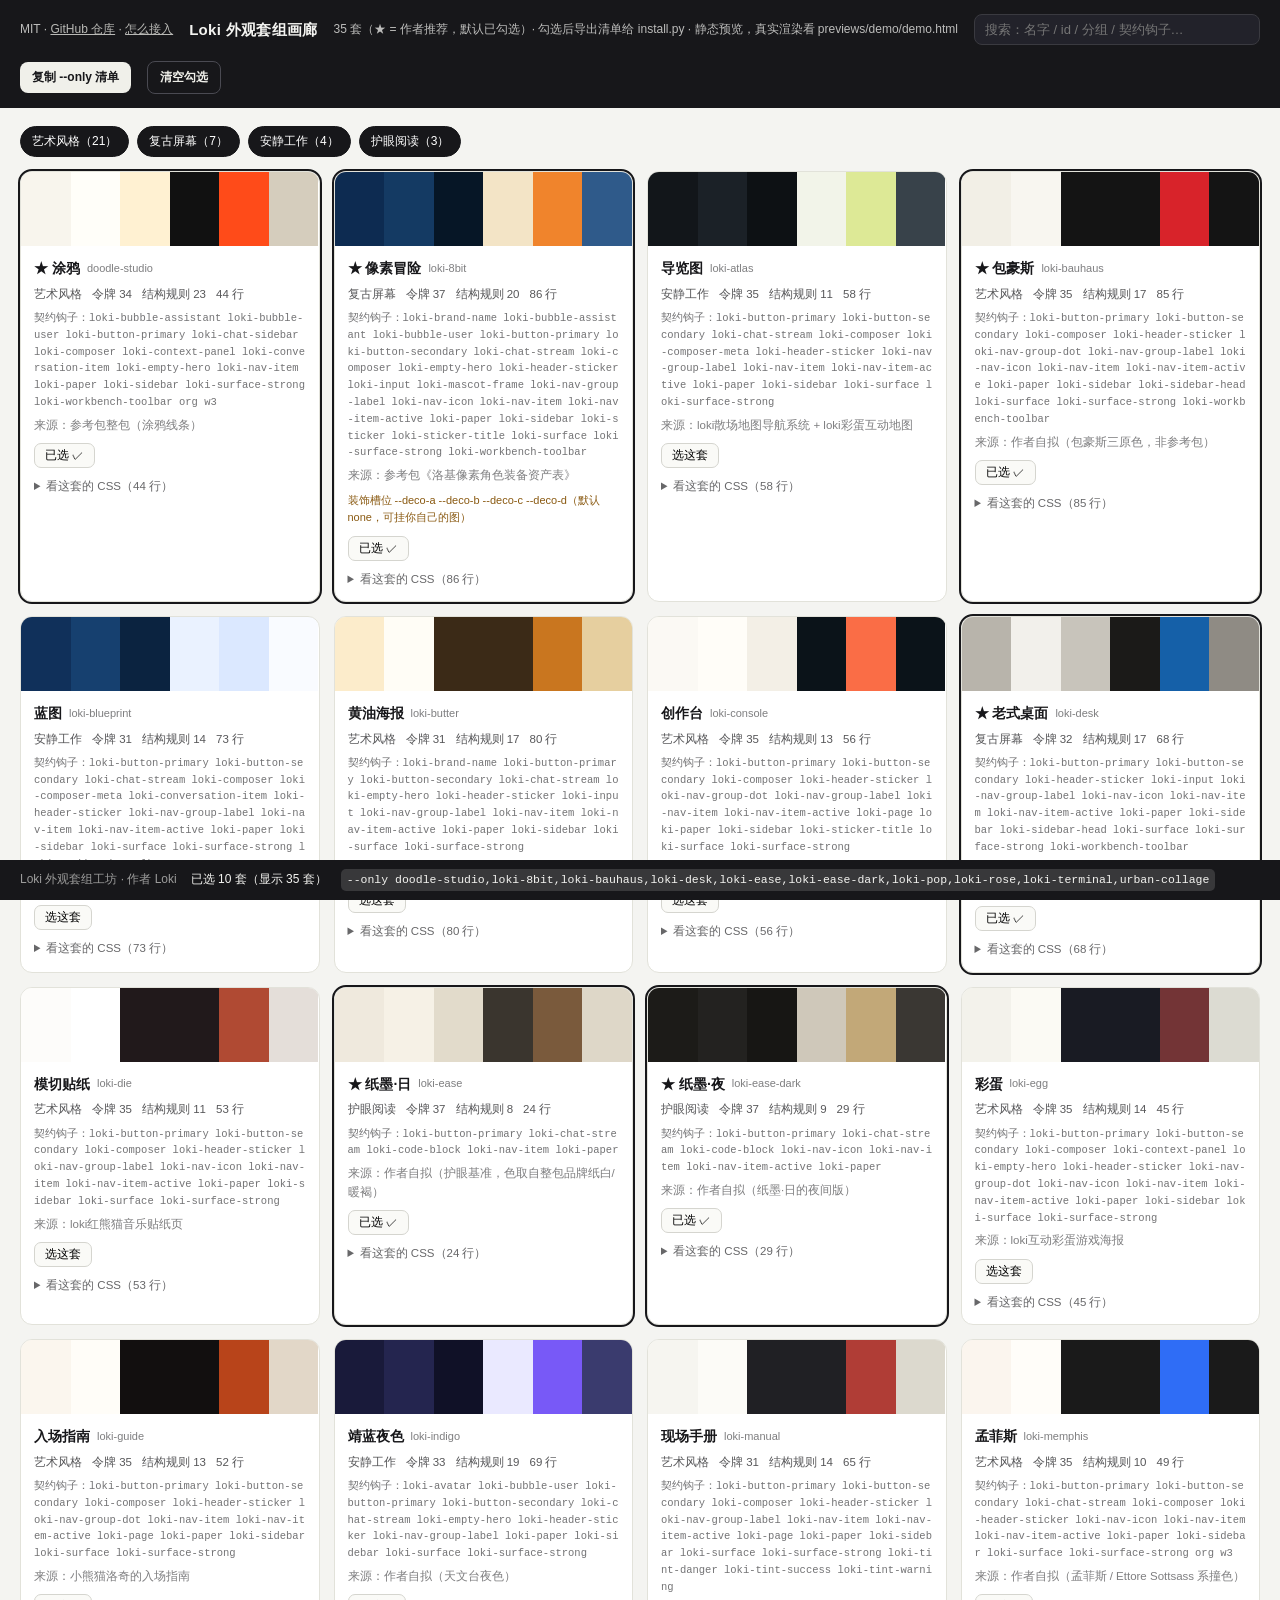
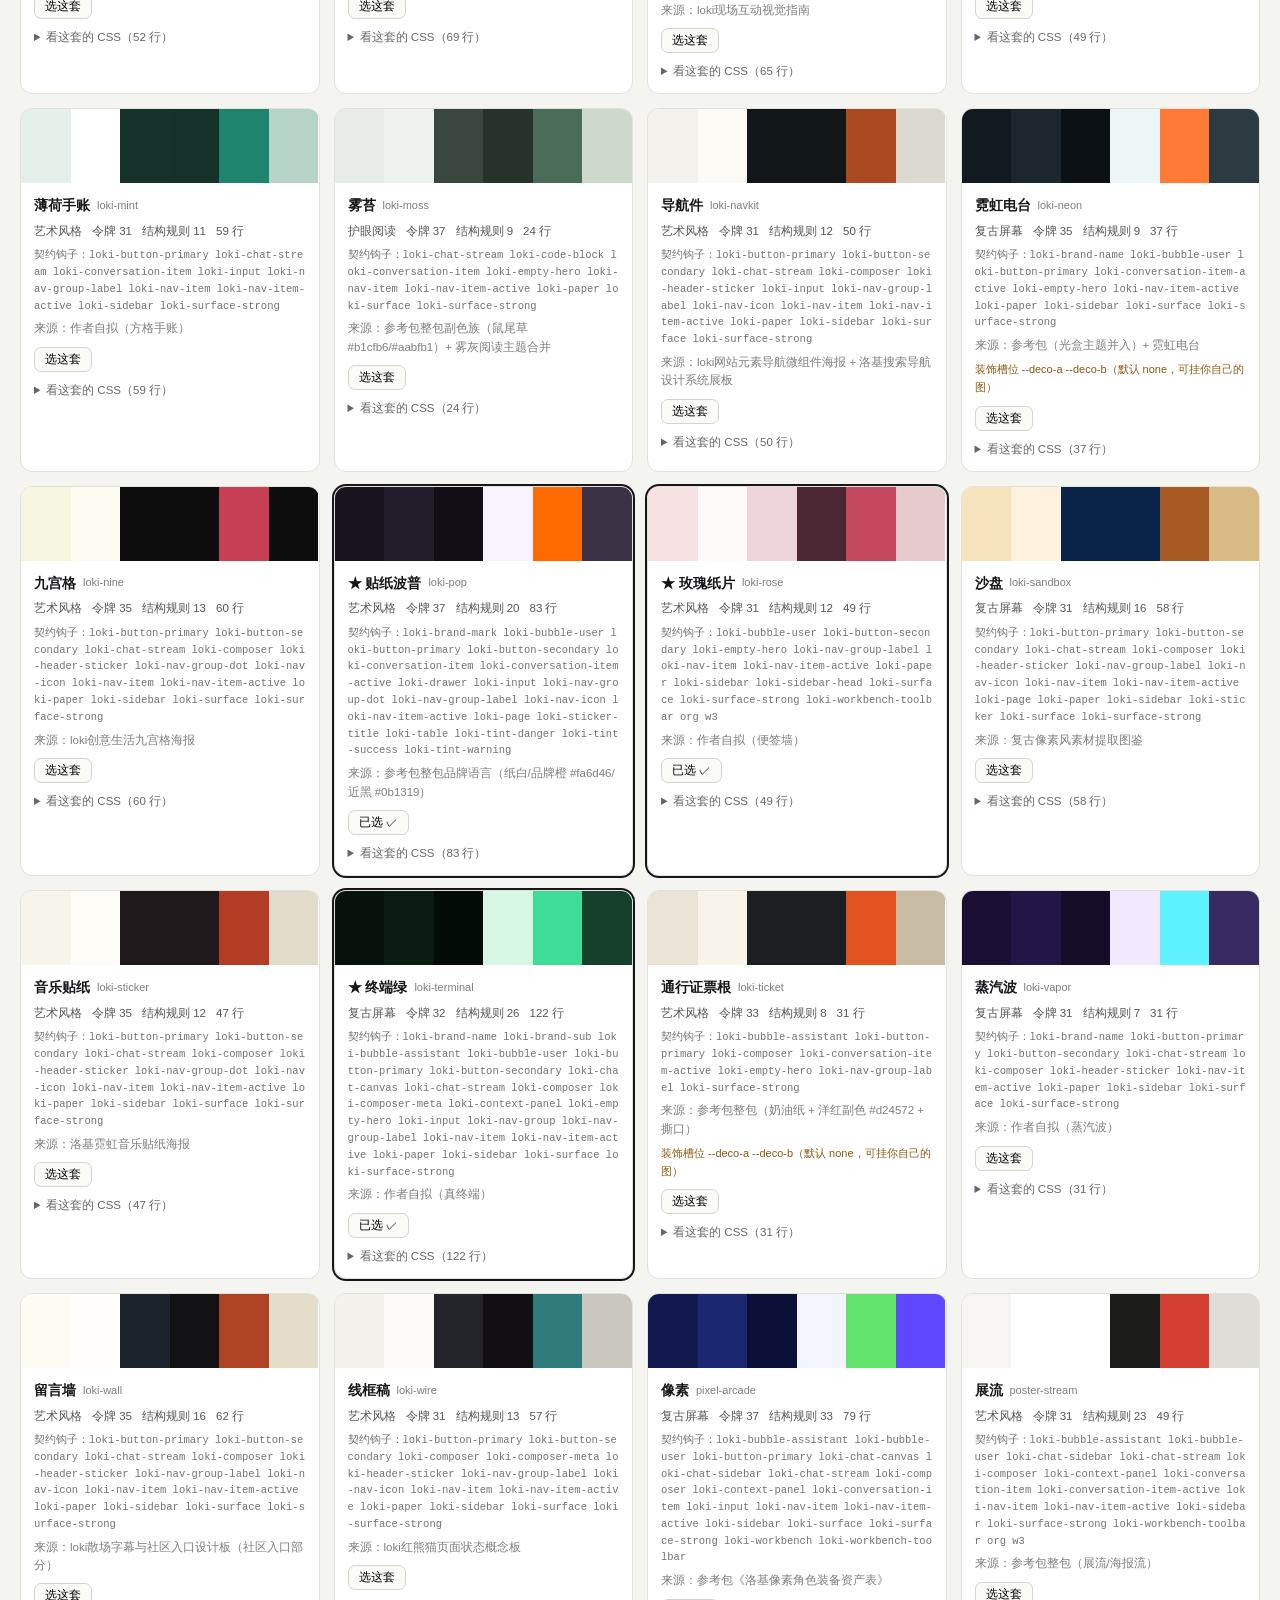
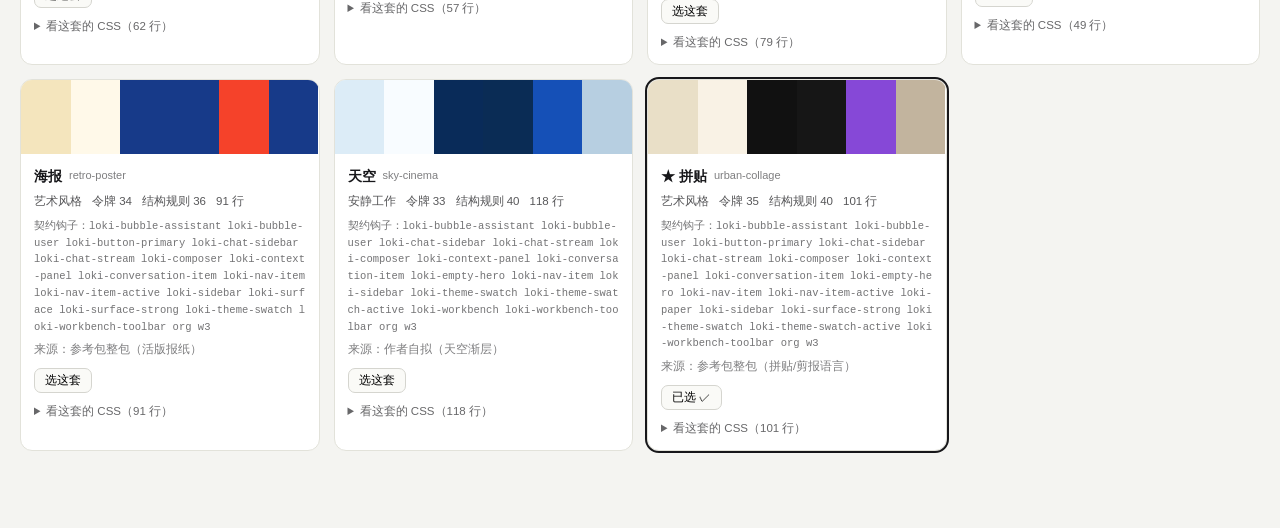
==== docs/index.html @ e2320723 "docs: 画廊页做成可在线点开的（GitHub Pages） docs/index.html = previews/gallery.html（自包含单文件，35 套都在里面），外加指向 仓库与接入说" ====
<!doctype html>
<html lang="zh-CN"><head><meta charset="utf-8">
<title>外观套组画廊 · loki-theme-kit</title>
<style>
 :root { color-scheme: light; }
 body { margin:0; font:14px/1.6 -apple-system,"PingFang SC",sans-serif; background:#f4f4f1; color:#17171a; }
 header { position:sticky; top:0; z-index:5; background:#17171a; color:#f4f4f1; padding:14px 20px; display:flex; gap:16px; align-items:center; flex-wrap:wrap; }
 header h1 { font-size:15px; margin:0; letter-spacing:.02em; }
 header .meta { font-size:12px; opacity:.75; }
 header input { flex:1; min-width:180px; padding:7px 10px; border-radius:8px; border:1px solid #3a3a40; background:#22222a; color:#fff; font-size:13px; }
 header button { padding:7px 12px; border-radius:8px; border:0; background:#f0f0ea; color:#17171a; font-size:12px; font-weight:600; cursor:pointer; }
 header button.ghost { background:transparent; color:#f0f0ea; border:1px solid #4a4a52; }
 main { padding:18px 20px 60px; }
 .filters { display:flex; gap:8px; flex-wrap:wrap; margin-bottom:14px; }
 .chip { padding:5px 11px; border-radius:999px; border:1px solid #d5d5cf; background:#fff; font-size:12px; cursor:pointer; }
 .chip[data-on="1"] { background:#17171a; color:#fff; border-color:#17171a; }
 .grid { display:grid; gap:14px; grid-template-columns:repeat(auto-fill,minmax(280px,1fr)); }
 .card { background:#fff; border:1px solid #e2e2da; border-radius:12px; overflow:hidden; }
 .card.selected { outline:2px solid #17171a; }
 .swatch { display:flex; height:74px; }
 .swatch div { flex:1; }
 .body { padding:11px 13px 13px; }
 .label { font-weight:700; font-size:14px; display:flex; align-items:center; gap:7px; }
 .label small { font-weight:400; opacity:.55; font-size:11px; }
 .row { font-size:11.5px; opacity:.72; margin-top:5px; display:flex; gap:10px; flex-wrap:wrap; }
 .hooks { font-family:ui-monospace,Menlo,monospace; font-size:10.5px; opacity:.6; margin-top:7px; word-break:break-all; }
 .deco { margin-top:7px; font-size:11px; color:#8a5a12; }
 .pick { margin-top:9px; display:flex; gap:8px; align-items:center; }
 .pick button { font-size:11.5px; padding:4px 10px; border-radius:7px; border:1px solid #d5d5cf; background:#fafaf7; cursor:pointer; }
 details { margin-top:9px; }
 summary { font-size:11.5px; cursor:pointer; opacity:.65; }
 pre { max-height:260px; overflow:auto; background:#17171a; color:#e6e6df; padding:10px; border-radius:8px; font-size:10.5px; margin:7px 0 0; }
 footer { position:fixed; bottom:0; left:0; right:0; background:#17171a; color:#f4f4f1; padding:9px 20px; font-size:12px; display:flex; gap:14px; align-items:center; }
 code { background:rgba(255,255,255,.14); padding:2px 6px; border-radius:5px; font-size:11.5px; }
</style></head><body>
<header>
 <span class="meta">MIT · <a href="https://github.com/loki2046-mao/loki-theme-kit" style="color:#f0f0ea">GitHub 仓库</a> · <a href="https://github.com/loki2046-mao/loki-theme-kit#readme" style="color:#f0f0ea">怎么接入</a></span>
  <h1>Loki 外观套组画廊</h1>
  <span class="meta">35 套（★ = 作者推荐，默认已勾选）· 勾选后导出清单给 install.py · 静态预览，真实渲染看 previews/demo/demo.html</span>
  <input id="q" placeholder="搜索：名字 / id / 分组 / 契约钩子…">
  <button id="copy">复制 --only 清单</button>
  <button class="ghost" id="clear">清空勾选</button>
</header>
<main>
  <div class="filters" id="filters"></div>
  <div class="grid" id="grid"></div>
</main>
<footer>
  <span style="opacity:.6">Loki 外观套组工坊 · 作者 Loki</span>
  <span id="status">已选 0 套</span>
  <code id="cmd">--only —</code>
</footer>
<script>
const SETS = [{"id": "doodle-studio", "label": "涂鸦", "group": "art", "tokens": 34, "rules": 23, "lines": 44, "hooks": ["loki-bubble-assistant", "loki-bubble-user", "loki-button-primary", "loki-chat-sidebar", "loki-composer", "loki-context-panel", "loki-conversation-item", "loki-empty-hero", "loki-nav-item", "loki-paper", "loki-sidebar", "loki-surface-strong", "loki-workbench-toolbar", "org", "w3"], "deco": [], "colors": {"canvas": "#f8f5ed", "surface": "#fffef9", "sidebar": "#fff1d2", "text": "#111111", "muted": "#736e67", "accent": "#ff4b19", "accentInk": "#111111", "border": "#d5cdbd", "radius": "10px 4px 9px 3px", "font": "\"Chalkboard SE\", \"Kaiti SC\", \"STKaiti\", \"Comic Sans MS\", cursive"}, "recommended": true, "source_board": "参考包整包（涂鸦线条）", "status": "", "css": "/* doodle-studio —— 由 scripts/extract.py 从 作者自己的 App（Loki Assistant）的 app/globals.css 抽出，未人工整理。\n   契约见 references/host-contract.md；选择器前缀可按宿主改写。 */\n:root[data-theme=\"doodle-studio\"] {\n\n  --bg-canvas: #f8f5ed;\n  --bg-canvas-soft: #fffdf7;\n  --bg-surface: #fffef9;\n  --bg-elevated: #ffffff;\n  --bg-paper: #fff8dc;\n  --bg-metal: #111111;\n  --border-subtle: #d5cdbd;\n  --border-active: #ff4b19;\n  --text-primary: #111111;\n  --text-secondary: #4d4a45;\n  --text-muted: #736e67;\n  --accent-copper: #ff4b19;\n  --accent-copper-deep: #c62c08;\n  --accent-cream: #ffd431;\n  --accent-ink: #111111;\n  --state-running: #2e65d2;\n  --state-success: #31885c;\n  --state-warning: #bb7600;\n  --state-danger: #d53c34;\n  --shadow-soft: 3px 4px 0 rgba(17,17,17,.16);\n  --shadow-panel: 1px 2px 0 rgba(17,17,17,.14);\n  --radius-panel: 10px 4px 9px 3px;\n  --radius-control: 7px 3px 6px 2px;\n\n  --bg-metal: #fff1d2;\n  --sidebar-text: #111111;\n  --sidebar-muted: #5f5a50;\n  --sidebar-hover: rgba(255,75,25,.11);\n  --sidebar-active: rgba(255,212,49,.48);\n  --shell-width: 13.5rem;\n\n  --font-display: \"Chalkboard SE\", \"Kaiti SC\", \"STKaiti\", \"Comic Sans MS\", cursive;\n  --display-weight: 600;\n  --display-spacing: 0.005em;\n\n  --canvas-texture: repeating-linear-gradient(0deg, transparent 0 27px, rgba(17,17,17,.05) 27px 28px);\n  --canvas-texture-size: 100% 28px;\n  --canvas-ambient: radial-gradient(ellipse 70% 40% at 50% -8%, rgba(255,75,25,.05), transparent 60%);\n\n  --canvas-ambient: radial-gradient(ellipse 75% 45% at 50% -10%, rgba(255,75,25,.07), transparent 60%);\n\n  --canvas-ambient: radial-gradient(ellipse 80% 50% at 50% -12%, rgba(255,75,25,.09), transparent 62%);\n}\n\n:root[data-theme=\"doodle-studio\"] .loki-paper { border-style: dashed; }\n:root[data-theme=\"doodle-studio\"] .loki-sidebar { border-right: 2px dashed #111; }\n:root[data-theme=\"doodle-studio\"] .loki-sidebar nav { gap: .35rem; padding-inline: .75rem; }\n:root[data-theme=\"doodle-studio\"] .loki-sidebar .loki-nav-item { border-radius: 8px 3px 9px 2px; }\n:root[data-theme=\"doodle-studio\"] .loki-sidebar .loki-nav-item:nth-child(3n) { transform: rotate(-.35deg); }\n:root[data-theme=\"doodle-studio\"] .loki-empty-hero { border-width: 2px; border-style: dashed; }\n:root[data-theme=\"doodle-studio\"] .loki-bubble-user { transform: rotate(.25deg); }\n:root[data-theme=\"doodle-studio\"] .loki-chat-sidebar { background: #fff8dc; border-right: 2px dashed #111; }\n:root[data-theme=\"doodle-studio\"] .loki-chat-sidebar > div:first-child { border-bottom-style: dashed; }\n:root[data-theme=\"doodle-studio\"] .loki-conversation-item { border-radius: 9px 3px 8px 2px; border: 1px dashed transparent; margin-bottom: .35rem; }\n:root[data-theme=\"doodle-studio\"] .loki-conversation-item:hover { border-color: #111; }\n:root[data-theme=\"doodle-studio\"] .loki-workbench-toolbar { border-bottom-style: dashed; }\n:root[data-theme=\"doodle-studio\"] .loki-composer { border-top: 2px dashed #111; }\n:root[data-theme=\"doodle-studio\"] .loki-paper {\n  transition: transform .18s cubic-bezier(.34,1.56,.64,1);\n}\n:root[data-theme=\"doodle-studio\"] .loki-paper:hover { transform: rotate(-.4deg) scale(1.012); }\n:root[data-theme=\"doodle-studio\"] body {\n  background-image:\n    repeating-linear-gradient(0deg, transparent 0 27px, rgba(17,17,17,.05) 27px 28px),\n    radial-gradient(ellipse 70% 40% at 50% -8%, rgba(255,75,25,.05), transparent 60%);\n  background-size: 100% 28px, auto;\n}\n:root[data-theme=\"doodle-studio\"] .loki-bubble-assistant {\n  box-shadow: 3px 4px 0 rgba(17,17,17,.08), inset 0 1px 0 rgba(255,255,255,.7);\n}\n:root[data-theme=\"doodle-studio\"] {\n  --canvas-ambient: none;\n  --canvas-noise: url(\"data:image/svg+xml;utf8,<svg xmlns='http://www.w3.org/2000/svg' width='120' height='120'><filter id='n'><feTurbulence type='fractalNoise' baseFrequency='0.9' numOctaves='2' stitchTiles='stitch'/><feColorMatrix type='saturate' values='0'/><feComponentTransfer><feFuncA type='linear' slope='0.035'/></feComponentTransfer></filter><rect width='100%25' height='100%25' filter='url(%23n)'/></svg>\");\n  --surface-glow: none;\n}\n:root[data-theme=\"doodle-studio\"] .loki-bubble-assistant, :root[data-theme=\"doodle-studio\"] .loki-bubble-user, :root[data-theme=\"doodle-studio\"] .loki-composer, :root[data-theme=\"doodle-studio\"] .loki-surface-strong {\n  border-radius: 18px 6px 16px 8px;\n  border: 1.5px solid #222;\n  box-shadow: 4px 5px 0 rgba(217,201,126,.85);\n}\n:root[data-theme=\"doodle-studio\"] .loki-bubble-user { transform: rotate(-.5deg); background: #d9e7ff; }\n:root[data-theme=\"doodle-studio\"] .loki-bubble-assistant { transform: rotate(.4deg); }\n:root[data-theme=\"doodle-studio\"] .loki-context-panel { background: #f4efe2; border-left: 1.5px dashed #222; }\n:root[data-theme=\"doodle-studio\"] .loki-composer .loki-button-primary {\n  background: #ff4b19; color: #fff; border: 1.5px solid #222;\n  border-radius: 14px 4px 12px 5px; box-shadow: 3px 4px 0 rgba(217,201,126,.9);\n}\n"}, {"id": "loki-8bit", "label": "像素冒险", "group": "retro", "tokens": 37, "rules": 20, "lines": 86, "hooks": ["loki-brand-name", "loki-bubble-assistant", "loki-bubble-user", "loki-button-primary", "loki-button-secondary", "loki-chat-stream", "loki-composer", "loki-empty-hero", "loki-header-sticker", "loki-input", "loki-mascot-frame", "loki-nav-group-label", "loki-nav-icon", "loki-nav-item", "loki-nav-item-active", "loki-paper", "loki-sidebar", "loki-sticker", "loki-sticker-title", "loki-surface", "loki-surface-strong", "loki-workbench-toolbar"], "deco": ["--deco-a", "--deco-b", "--deco-c", "--deco-d"], "colors": {"canvas": "#0d2b51", "surface": "#143a63", "sidebar": "#061626", "text": "#f3e4c6", "muted": "#93a9c4", "accent": "#f0842c", "accentInk": "#08131f", "border": "#2f5a8a", "radius": "0", "font": "\"Menlo\", \"SF Mono\", \"PingFang SC\", monospace"}, "recommended": true, "source_board": "参考包《洛基像素角色装备资产表》", "status": "", "css": "/* loki-8bit —— 由 scripts/extract.py 从 作者自己的 App（Loki Assistant）的 app/globals.css 抽出，未人工整理。\n   契约见 references/host-contract.md；选择器前缀可按宿主改写。 */\n:root[data-theme=\"loki-8bit\"] {\n\n  --bg-canvas: #0d2b51;\n  --bg-canvas-soft: #113560;\n  --bg-surface: #143a63;\n  --bg-elevated: #1a4470;\n  --bg-paper: #0b2244;\n  --bg-metal: #061626;\n  --sidebar-text: #ebcfa7;\n  --sidebar-muted: #93a9c4;\n  --sidebar-hover: rgba(235, 207, 167, .14);\n  --sidebar-active: rgba(235, 207, 167, .26);\n  --sidebar-rule: rgba(235, 207, 167, .24);\n  --border-subtle: #2f5a8a;\n  --border-active: #f2c879;\n  --text-primary: #f3e4c6;\n  --text-secondary: #c3cfe0;\n  --text-muted: #93a9c4;\n  --accent-copper: #f0842c;\n  --accent-copper-deep: #c25c12;\n  --accent-cream: #f2c879;\n  --accent-ink: #08131f;\n  --state-running: #f0842c;\n  --state-success: #6fd08c;\n  --state-warning: #f2c879;\n  --state-danger: #ef5a5a;\n  --shadow-soft: 4px 4px 0 rgba(4, 12, 24, .9);\n  --shadow-panel: 6px 6px 0 rgba(4, 12, 24, .8);\n  --radius-panel: 0;\n  --radius-control: 0;\n  --surface-highlight: rgba(255, 255, 255, .07);\n  --surface-glow: none;\n  --font-display: \"Menlo\", \"SF Mono\", \"PingFang SC\", monospace;\n  --display-weight: 700;\n  --display-spacing: 0.06em;\n  /* 装饰槽位：原作者在这里挂过一件小道具（位置与尺寸已定，图片不随包分发）。\n     想挂自己的图就覆盖这个变量，例如 --deco-a: url(\"/your/icon.png\"); */\n  --deco-a: none;\n  /* 装饰槽位：原作者在这里挂过一件小道具（位置与尺寸已定，图片不随包分发）。\n     想挂自己的图就覆盖这个变量，例如 --deco-a: url(\"/your/icon.png\"); */\n  --deco-b: none;\n  /* 装饰槽位：原作者在这里挂过一件小道具（位置与尺寸已定，图片不随包分发）。\n     想挂自己的图就覆盖这个变量，例如 --deco-a: url(\"/your/icon.png\"); */\n  --deco-c: none;\n  /* 装饰槽位：原作者在这里挂过一件小道具（位置与尺寸已定，图片不随包分发）。\n     想挂自己的图就覆盖这个变量，例如 --deco-a: url(\"/your/icon.png\"); */\n  --deco-d: none;\n}\n\n:root[data-theme=\"loki-8bit\"] .loki-surface, :root[data-theme=\"loki-8bit\"] .loki-surface-strong, :root[data-theme=\"loki-8bit\"] .loki-paper, :root[data-theme=\"loki-8bit\"] .loki-empty-hero {\n  border: 3px solid #1f4a7a;\n  image-rendering: pixelated;\n}\n:root[data-theme=\"loki-8bit\"] .loki-surface, :root[data-theme=\"loki-8bit\"] .loki-surface-strong, :root[data-theme=\"loki-8bit\"] .loki-paper, :root[data-theme=\"loki-8bit\"] .loki-empty-hero, :root[data-theme=\"loki-8bit\"] .loki-mascot-frame, :root[data-theme=\"loki-8bit\"] .loki-bubble-assistant, :root[data-theme=\"loki-8bit\"] .loki-bubble-user {\n  border: 3px solid #061626;\n  border-radius: 0;\n  box-shadow: 5px 5px 0 rgba(4, 12, 24, .85);\n}\n:root[data-theme=\"loki-8bit\"] .loki-button-primary, :root[data-theme=\"loki-8bit\"] .loki-sidebar .loki-button-primary, :root[data-theme=\"loki-8bit\"] .loki-composer .loki-button-primary {\n  background: #f0842c;\n  color: #08131f;\n  border: 3px solid #061626;\n  border-radius: 0;\n  box-shadow: 4px 4px 0 #061626;\n  font-weight: 700;\n}\n:root[data-theme=\"loki-8bit\"] .loki-button-primary:active, :root[data-theme=\"loki-8bit\"] .loki-sidebar .loki-button-primary:active {\n  transform: translate(3px, 3px);\n  box-shadow: 1px 1px 0 #061626;\n}\n:root[data-theme=\"loki-8bit\"] .loki-button-secondary, :root[data-theme=\"loki-8bit\"] .loki-sidebar .loki-button-secondary, :root[data-theme=\"loki-8bit\"] .loki-input {\n  border: 3px solid #061626;\n  border-radius: 0;\n  background: #143a63;\n  color: #f3e4c6;\n}\n:root[data-theme=\"loki-8bit\"] .loki-chat-stream {\n  background-image: repeating-linear-gradient(\n    0deg,\n    rgba(255, 255, 255, .035) 0 1px,\n    transparent 1px 3px\n  );\n}\n:root[data-theme=\"loki-8bit\"] .loki-button-primary, :root[data-theme=\"loki-8bit\"] .loki-button-secondary {\n  border: 3px solid #061626;\n  box-shadow: 3px 3px 0 rgba(4, 12, 24, .9);\n  text-transform: uppercase;\n  letter-spacing: .06em;\n}\n:root[data-theme=\"loki-8bit\"] .loki-button-primary:active {\n  transform: translate(3px, 3px);\n  box-shadow: 0 0 0 rgba(0, 0, 0, 0);\n}\n:root[data-theme=\"loki-8bit\"] .loki-sidebar .loki-nav-item-active { box-shadow: inset 4px 0 0 #f2c879; }\n:root[data-theme=\"loki-8bit\"] .loki-nav-icon { border-radius: 0; }\n:root[data-theme=\"loki-8bit\"] .loki-nav-item, :root[data-theme=\"loki-8bit\"] .loki-nav-group-label, :root[data-theme=\"loki-8bit\"] .loki-workbench-toolbar {\n  text-transform: uppercase;\n  letter-spacing: .1em;\n}\n:root[data-theme=\"loki-8bit\"] main h1, :root[data-theme=\"loki-8bit\"] .loki-brand-name {\n  text-shadow: 3px 3px 0 #061626;\n}\n:root[data-theme=\"loki-8bit\"] .loki-workbench-toolbar, :root[data-theme=\"loki-8bit\"] .loki-composer {\n  border-color: #061626;\n  border-width: 3px;\n}\n:root[data-theme=\"loki-8bit\"] .loki-sticker-title {\n  background: #f0842c;\n  border: 3px solid #061626;\n  box-shadow: 4px 4px 0 #061626;\n  transform: none;\n  color: #08131f;\n}\n:root[data-theme=\"loki-8bit\"] .loki-header-sticker, :root[data-theme=\"loki-8bit\"] .loki-sticker {\n  image-rendering: pixelated;\n}\n:root[data-theme=\"loki-8bit\"] .loki-bubble-user { border-radius: 0; border: 2px solid #061626; }\n:root[data-theme=\"loki-8bit\"] .loki-bubble-assistant { border-radius: 0; border: 2px solid #2f5a8a; }\n:root[data-theme=\"loki-8bit\"] body {\n  background-image: repeating-conic-gradient(rgba(255, 255, 255, .022) 0% 25%, transparent 0% 50%);\n  background-size: 16px 16px;\n}\n:root[data-theme=\"loki-8bit\"] .loki-empty-hero {\n  background-repeat: no-repeat;\n}\n:root[data-theme=\"loki-8bit\"] .loki-empty-hero {\n  background-image: var(--deco-a),\n    var(--deco-b),\n    var(--deco-c),\n    var(--deco-d);\n  background-position: right 22px top 18px, right 96px top 26px, right 26px bottom 18px, left 20px bottom 16px;\n  background-size: 52px, 40px, 32px, 48px;\n  image-rendering: pixelated;\n}\n"}, {"id": "loki-atlas", "label": "导览图", "group": "calm", "tokens": 35, "rules": 11, "lines": 58, "hooks": ["loki-button-primary", "loki-button-secondary", "loki-chat-stream", "loki-composer", "loki-composer-meta", "loki-header-sticker", "loki-nav-group-label", "loki-nav-item", "loki-nav-item-active", "loki-paper", "loki-sidebar", "loki-surface", "loki-surface-strong"], "deco": [], "colors": {"canvas": "#12161a", "surface": "#1b2127", "sidebar": "#0d1114", "text": "#f2f4e9", "muted": "#a9ae9c", "accent": "#dde996", "accentInk": "#12161a", "border": "#38424a", "radius": "6px", "font": "\"Avenir Next\", \"PingFang SC\", sans-serif"}, "recommended": false, "source_board": "loki散场地图导航系统 + loki彩蛋互动地图", "status": "", "css": "/* loki-atlas —— 由 scripts/extract.py 从 作者自己的 App（Loki Assistant）的 app/globals.css 抽出，未人工整理。\n   契约见 references/host-contract.md；选择器前缀可按宿主改写。 */\n:root[data-theme=\"loki-atlas\"] {\n\n  --bg-canvas: #12161a;\n  --bg-canvas-soft: #181d22;\n  --bg-surface: #1b2127;\n  --bg-elevated: #212a31;\n  --bg-paper: #1b2127;\n  --bg-metal: #0d1114;\n  --sidebar-text: #eff2ea;\n  --sidebar-muted: #a9ae9c;\n  --sidebar-hover: rgba(221, 233, 150, .12);\n  --sidebar-active: rgba(221, 233, 150, .22);\n  --sidebar-rule: rgba(239, 242, 234, .16);\n  --border-subtle: #38424a;\n  --border-active: #dde996;\n  --text-primary: #f2f4e9;\n  --text-secondary: #cfd3c2;\n  --text-muted: #a9ae9c;\n  --accent-copper: #dde996;\n  --accent-copper-deep: #b8c46e;\n  --accent-cream: #b494a5;\n  --accent-ink: #12161a;\n  --state-running: #dde996;\n  --state-success: #8fd6a8;\n  --state-warning: #e8c86a;\n  --state-danger: #e08a7a;\n  --shadow-soft: none;\n  --shadow-panel: none;\n  --radius-panel: 6px;\n  --radius-control: 4px;\n  --font-display: \"Avenir Next\", \"PingFang SC\", sans-serif;\n  --display-weight: 700;\n  --display-spacing: 0.02em;\n  --nav-tone-work: #dde996;\n  --nav-tone-knowledge: #b494a5;\n  --nav-tone-briefing: #6e534d;\n  --nav-tone-system: #cfd3c2;\n}\n\n:root[data-theme=\"loki-atlas\"] .loki-chat-stream {\n  background-image:\n    radial-gradient(rgba(180, 148, 165, .22) 1.4px, transparent 1.8px),\n    linear-gradient(90deg, transparent 0 22px, rgba(221, 233, 150, .22) 22px 23px, transparent 23px);\n  background-size: 46px 46px, 100% 100%;\n}\n:root[data-theme=\"loki-atlas\"] .loki-chat-stream .loki-paper {\n  position: relative;\n  border: 1px solid var(--border-subtle);\n  border-left: 3px solid #b494a5;\n  background: var(--bg-paper);\n  box-shadow: none;\n}\n:root[data-theme=\"loki-atlas\"] .loki-chat-stream .loki-paper::before {\n  content: \"\";\n  position: absolute;\n  top: 14px;\n  left: -8px;\n  width: 11px;\n  height: 11px;\n  border-radius: 999px;\n  background: #dde996;\n  box-shadow: 0 0 0 3px rgba(18, 22, 26, .9);\n}\n:root[data-theme=\"loki-atlas\"] .loki-surface, :root[data-theme=\"loki-atlas\"] .loki-surface-strong {\n  border: 1px solid var(--border-subtle);\n  background: var(--bg-surface);\n  box-shadow: none;\n}\n:root[data-theme=\"loki-atlas\"] main h1 {\n  text-transform: uppercase;\n  letter-spacing: .12em;\n  border-bottom: 1px dashed rgba(221, 233, 150, .45);\n  padding-bottom: 7px;\n}\n:root[data-theme=\"loki-atlas\"] .loki-nav-group-label, :root[data-theme=\"loki-atlas\"] .loki-composer-meta {\n  font-family: var(--font-mono);\n  text-transform: uppercase;\n  letter-spacing: .18em;\n  font-size: 9.5px;\n}\n:root[data-theme=\"loki-atlas\"] .loki-nav-item { border-radius: 4px; }\n:root[data-theme=\"loki-atlas\"] .loki-nav-item-active { box-shadow: inset 3px 0 0 #dde996; }\n:root[data-theme=\"loki-atlas\"] .loki-button-primary, :root[data-theme=\"loki-atlas\"] .loki-sidebar .loki-button-primary, :root[data-theme=\"loki-atlas\"] .loki-composer .loki-button-primary {\n  background-color: #dde996;\n  background-image: none;\n  color: #12161a;\n  border: 1px solid #b8c46e;\n  border-radius: 4px;\n  font-weight: 700;\n  box-shadow: none;\n}\n:root[data-theme=\"loki-atlas\"] .loki-button-secondary, :root[data-theme=\"loki-atlas\"] .loki-sidebar .loki-button-secondary {\n  border: 1px solid rgba(221, 233, 150, .55);\n  border-radius: 4px;\n}\n:root[data-theme=\"loki-atlas\"] .loki-header-sticker { border: 1px dashed rgba(221, 233, 150, .7); padding: 3px; }\n"}, {"id": "loki-bauhaus", "label": "包豪斯", "group": "art", "tokens": 35, "rules": 17, "lines": 85, "hooks": ["loki-button-primary", "loki-button-secondary", "loki-composer", "loki-header-sticker", "loki-nav-group-dot", "loki-nav-group-label", "loki-nav-icon", "loki-nav-item", "loki-nav-item-active", "loki-paper", "loki-sidebar", "loki-sidebar-head", "loki-surface", "loki-surface-strong", "loki-workbench-toolbar"], "deco": [], "colors": {"canvas": "#f2efe6", "surface": "#f8f6f0", "sidebar": "#141414", "text": "#141414", "muted": "#6b6760", "accent": "#d8232a", "accentInk": "#ffffff", "border": "#141414", "radius": "0", "font": "\"Helvetica Neue\", \"Arial\", \"PingFang SC\", sans-serif"}, "recommended": true, "source_board": "作者自拟（包豪斯三原色，非参考包）", "status": "", "css": "/* loki-bauhaus —— 由 scripts/extract.py 从 作者自己的 App（Loki Assistant）的 app/globals.css 抽出，未人工整理。\n   契约见 references/host-contract.md；选择器前缀可按宿主改写。 */\n:root[data-theme=\"loki-bauhaus\"] {\n\n  --bg-canvas: #f2efe6;\n  --bg-canvas-soft: #eae6db;\n  --bg-surface: #f8f6f0;\n  --bg-elevated: #fbfaf6;\n  --bg-paper: #f8f6f0;\n  --bg-metal: #141414;\n  --sidebar-text: #f6f4ee;\n  --sidebar-muted: #a8a49b;\n  --sidebar-hover: rgba(255, 255, 255, .13);\n  --sidebar-active: #d8232a;\n  --sidebar-rule: rgba(255, 255, 255, .2);\n  --border-subtle: #141414;\n  --border-active: #d8232a;\n  --text-primary: #141414;\n  --text-secondary: #3d3a35;\n  --text-muted: #6b6760;\n  --accent-copper: #d8232a;\n  --accent-copper-deep: #a8121a;\n  --accent-cream: #f2b705;\n  --accent-ink: #ffffff;\n  --state-running: #1a4fa0;\n  --state-success: #1a4fa0;\n  --state-warning: #f2b705;\n  --state-danger: #d8232a;\n  --shadow-soft: none;\n  --shadow-panel: none;\n  --radius-panel: 0;\n  --radius-control: 0;\n  --font-display: \"Helvetica Neue\", \"Arial\", \"PingFang SC\", sans-serif;\n  --display-weight: 800;\n  --display-spacing: 0.04em;\n  /* 分组色＝三原色轮转，直接复用导航分组机制 */\n  --nav-tone-work: #d8232a;\n  --nav-tone-knowledge: #f2b705;\n  --nav-tone-briefing: #1a4fa0;\n  --nav-tone-system: #f6f4ee;\n}\n\n:root[data-theme=\"loki-bauhaus\"] .loki-workbench-toolbar, :root[data-theme=\"loki-bauhaus\"] .loki-sidebar-head {\n  background-image: linear-gradient(90deg, #d8232a 0 33.3%, #f2b705 33.3% 66.6%, #1a4fa0 66.6% 100%);\n  background-size: 100% 5px;\n  background-position: bottom left;\n  background-repeat: no-repeat;\n}\n:root[data-theme=\"loki-bauhaus\"] .loki-nav-group-dot { border-radius: 0; width: 8px; height: 8px; }\n:root[data-theme=\"loki-bauhaus\"] .loki-sidebar .loki-nav-item {\n  border-radius: 0;\n  border-bottom: 1px solid rgba(255, 255, 255, .14);\n  text-transform: uppercase;\n  letter-spacing: .05em;\n  font-weight: 700;\n  font-size: 12px;\n}\n:root[data-theme=\"loki-bauhaus\"] .loki-sidebar .loki-nav-item-active, :root[data-theme=\"loki-bauhaus\"] .loki-sidebar .loki-nav-item-active * { color: #ffffff; }\n:root[data-theme=\"loki-bauhaus\"] .loki-nav-item-active .loki-nav-icon {\n  background: #ffffff;\n  color: #141414;\n  box-shadow: none;\n  border-radius: 0;\n}\n:root[data-theme=\"loki-bauhaus\"] .loki-nav-icon { border-radius: 0; }\n:root[data-theme=\"loki-bauhaus\"] .loki-surface, :root[data-theme=\"loki-bauhaus\"] .loki-surface-strong, :root[data-theme=\"loki-bauhaus\"] .loki-paper {\n  border: 2px solid #141414;\n  border-radius: 0;\n  box-shadow: none;\n}\n:root[data-theme=\"loki-bauhaus\"] .loki-surface-strong:not([class*=\"fixed\"]) { position: relative; }\n:root[data-theme=\"loki-bauhaus\"] .loki-surface-strong:not([class*=\"fixed\"])::before, :root[data-theme=\"loki-bauhaus\"] .loki-surface-strong:not([class*=\"fixed\"])::after {\n  content: \"\";\n  position: absolute;\n  width: 10px;\n  height: 10px;\n}\n:root[data-theme=\"loki-bauhaus\"] .loki-surface-strong:not([class*=\"fixed\"])::before {\n  top: 0;\n  left: 0;\n  background: #d8232a;\n}\n:root[data-theme=\"loki-bauhaus\"] .loki-surface-strong:not([class*=\"fixed\"])::after {\n  right: 0;\n  bottom: 0;\n  background: #1a4fa0;\n}\n:root[data-theme=\"loki-bauhaus\"] main h1 {\n  text-transform: uppercase;\n  letter-spacing: .06em;\n  display: flex;\n  align-items: center;\n  gap: 10px;\n}\n:root[data-theme=\"loki-bauhaus\"] main h1::before {\n  content: \"\";\n  width: 14px;\n  height: 14px;\n  flex: none;\n  background: #d8232a;\n}\n:root[data-theme=\"loki-bauhaus\"] .loki-button-primary, :root[data-theme=\"loki-bauhaus\"] .loki-sidebar .loki-button-primary, :root[data-theme=\"loki-bauhaus\"] .loki-composer .loki-button-primary {\n  background-color: #d8232a;\n  background-image: none;\n  color: #ffffff;\n  border: 2px solid #141414;\n  border-radius: 0;\n  text-transform: uppercase;\n  letter-spacing: .08em;\n  font-weight: 700;\n  box-shadow: none;\n}\n:root[data-theme=\"loki-bauhaus\"] .loki-button-secondary, :root[data-theme=\"loki-bauhaus\"] .loki-sidebar .loki-button-secondary {\n  border: 2px solid #141414;\n  border-radius: 0;\n  text-transform: uppercase;\n  letter-spacing: .06em;\n  font-weight: 700;\n}\n:root[data-theme=\"loki-bauhaus\"] .loki-header-sticker {\n  border-radius: 999px;\n  border: 2px solid #141414;\n  background: #f2b705;\n  padding: 3px;\n}\n:root[data-theme=\"loki-bauhaus\"] .loki-nav-group-label { text-transform: uppercase; letter-spacing: .16em; font-weight: 700; }\n"}, {"id": "loki-blueprint", "label": "蓝图", "group": "calm", "tokens": 31, "rules": 14, "lines": 73, "hooks": ["loki-button-primary", "loki-button-secondary", "loki-chat-stream", "loki-composer", "loki-composer-meta", "loki-conversation-item", "loki-header-sticker", "loki-nav-group-label", "loki-nav-item", "loki-nav-item-active", "loki-paper", "loki-sidebar", "loki-surface", "loki-surface-strong", "loki-workbench-toolbar"], "deco": [], "colors": {"canvas": "#10305a", "surface": "#16406f", "sidebar": "#0b2340", "text": "#eaf2ff", "muted": "#9fc0e6", "accent": "#dbe8ff", "accentInk": "#10305a", "border": "rgba(234, 242, 255, .3)", "radius": "2px", "font": "\"SF Mono\", \"Menlo\", \"PingFang SC\", monospace"}, "recommended": false, "source_board": "作者自拟（制蓝图）", "status": "", "css": "/* loki-blueprint —— 由 scripts/extract.py 从 作者自己的 App（Loki Assistant）的 app/globals.css 抽出，未人工整理。\n   契约见 references/host-contract.md；选择器前缀可按宿主改写。 */\n:root[data-theme=\"loki-blueprint\"] {\n\n  --bg-canvas: #10305a;\n  --bg-canvas-soft: #143a68;\n  --bg-surface: #16406f;\n  --bg-elevated: #19477a;\n  --bg-paper: #123459;\n  --bg-metal: #0b2340;\n  --sidebar-text: #eaf2ff;\n  --sidebar-muted: #9fc0e6;\n  --sidebar-hover: rgba(234, 242, 255, .1);\n  --sidebar-active: rgba(234, 242, 255, .18);\n  --sidebar-rule: rgba(234, 242, 255, .24);\n  --border-subtle: rgba(234, 242, 255, .3);\n  --border-active: #dbe8ff;\n  --text-primary: #eaf2ff;\n  --text-secondary: #c2d6f2;\n  --text-muted: #9fc0e6;\n  --accent-copper: #dbe8ff;\n  --accent-copper-deep: #b9cff2;\n  --accent-cream: #ffe08a;\n  --accent-ink: #10305a;\n  --state-running: #dbe8ff;\n  --state-success: #8ee0b0;\n  --state-warning: #ffd76e;\n  --state-danger: #ff9a8a;\n  --shadow-soft: none;\n  --shadow-panel: none;\n  --radius-panel: 2px;\n  --radius-control: 2px;\n  --font-display: \"SF Mono\", \"Menlo\", \"PingFang SC\", monospace;\n  --display-weight: 600;\n  --display-spacing: 0.08em;\n}\n\n:root[data-theme=\"loki-blueprint\"] .loki-chat-stream {\n  background-image:\n    linear-gradient(rgba(234, 242, 255, .08) 1px, transparent 1px),\n    linear-gradient(90deg, rgba(234, 242, 255, .08) 1px, transparent 1px),\n    linear-gradient(rgba(234, 242, 255, .16) 1px, transparent 1px),\n    linear-gradient(90deg, rgba(234, 242, 255, .16) 1px, transparent 1px);\n  background-size: 12px 12px, 12px 12px, 60px 60px, 60px 60px;\n}\n:root[data-theme=\"loki-blueprint\"] .loki-workbench-toolbar {\n  background-image:\n    repeating-linear-gradient(90deg, rgba(234, 242, 255, .45) 0 1px, transparent 1px 10px),\n    repeating-linear-gradient(90deg, rgba(234, 242, 255, .8) 0 1px, transparent 1px 50px);\n  background-size: 100% 4px, 100% 9px;\n  background-position: bottom left, bottom left;\n  background-repeat: no-repeat;\n}\n:root[data-theme=\"loki-blueprint\"] .loki-surface, :root[data-theme=\"loki-blueprint\"] .loki-surface-strong, :root[data-theme=\"loki-blueprint\"] .loki-paper {\n  border: 1px dashed rgba(234, 242, 255, .45);\n  background: rgba(22, 64, 111, .5);\n}\n:root[data-theme=\"loki-blueprint\"] .loki-surface-strong:not([class*=\"fixed\"]) { position: relative; }\n:root[data-theme=\"loki-blueprint\"] .loki-surface-strong:not([class*=\"fixed\"])::before, :root[data-theme=\"loki-blueprint\"] .loki-surface-strong:not([class*=\"fixed\"])::after {\n  content: \"\";\n  position: absolute;\n  width: 12px;\n  height: 12px;\n  border: 0 solid rgba(234, 242, 255, .8);\n  pointer-events: none;\n}\n:root[data-theme=\"loki-blueprint\"] .loki-surface-strong:not([class*=\"fixed\"])::before {\n  top: -1px;\n  left: -1px;\n  border-top-width: 1px;\n  border-left-width: 1px;\n}\n:root[data-theme=\"loki-blueprint\"] .loki-surface-strong:not([class*=\"fixed\"])::after {\n  right: -1px;\n  bottom: -1px;\n  border-right-width: 1px;\n  border-bottom-width: 1px;\n}\n:root[data-theme=\"loki-blueprint\"] main h1 {\n  text-transform: uppercase;\n  letter-spacing: .12em;\n  border-bottom: 1px dashed rgba(234, 242, 255, .5);\n  padding-bottom: 6px;\n}\n:root[data-theme=\"loki-blueprint\"] .loki-nav-group-label, :root[data-theme=\"loki-blueprint\"] .loki-composer-meta {\n  font-family: var(--font-mono);\n  letter-spacing: .18em;\n  text-transform: uppercase;\n}\n:root[data-theme=\"loki-blueprint\"] .loki-nav-item, :root[data-theme=\"loki-blueprint\"] .loki-conversation-item { border-radius: 2px; }\n:root[data-theme=\"loki-blueprint\"] .loki-nav-item-active { box-shadow: inset 3px 0 0 #dbe8ff; }\n:root[data-theme=\"loki-blueprint\"] .loki-button-primary, :root[data-theme=\"loki-blueprint\"] .loki-sidebar .loki-button-primary, :root[data-theme=\"loki-blueprint\"] .loki-composer .loki-button-primary {\n  background-color: #dbe8ff;\n  background-image: none;\n  color: #10305a;\n  border: 1px solid #dbe8ff;\n  border-radius: 2px;\n  text-transform: uppercase;\n  letter-spacing: .1em;\n  font-weight: 600;\n  box-shadow: none;\n}\n:root[data-theme=\"loki-blueprint\"] .loki-button-secondary, :root[data-theme=\"loki-blueprint\"] .loki-sidebar .loki-button-secondary {\n  border: 1px solid rgba(234, 242, 255, .5);\n  border-radius: 2px;\n  text-transform: uppercase;\n  letter-spacing: .08em;\n}\n:root[data-theme=\"loki-blueprint\"] .loki-header-sticker { border: 1px dashed rgba(234, 242, 255, .6); padding: 3px; }\n"}, {"id": "loki-butter", "label": "黄油海报", "group": "art", "tokens": 31, "rules": 17, "lines": 80, "hooks": ["loki-brand-name", "loki-button-primary", "loki-button-secondary", "loki-chat-stream", "loki-empty-hero", "loki-header-sticker", "loki-input", "loki-nav-group-label", "loki-nav-item", "loki-nav-item-active", "loki-paper", "loki-sidebar", "loki-surface", "loki-surface-strong"], "deco": [], "colors": {"canvas": "#fceccb", "surface": "#fffdf6", "sidebar": "#3b2a17", "text": "#3b2a17", "muted": "#7c6749", "accent": "#c9761f", "accentInk": "#141414", "border": "#e6cf9f", "radius": "0", "font": "\"Helvetica Neue\", \"Arial\", \"PingFang SC\", \"Hiragino Sans GB\", sans-serif"}, "recommended": false, "source_board": "作者自拟（瑞士国际主义海报）", "status": "", "css": "/* loki-butter —— 由 scripts/extract.py 从 作者自己的 App（Loki Assistant）的 app/globals.css 抽出，未人工整理。\n   契约见 references/host-contract.md；选择器前缀可按宿主改写。 */\n:root[data-theme=\"loki-butter\"] {\n\n  --bg-canvas: #fceccb;\n  --bg-canvas-soft: #fff6de;\n  --bg-surface: #fffdf6;\n  --bg-elevated: #fffdf6;\n  --bg-paper: #f7e0b0;\n  --bg-metal: #3b2a17;\n  --sidebar-text: #fff3d9;\n  --sidebar-muted: #cbb28c;\n  --sidebar-hover: rgba(246, 209, 107, .16);\n  --sidebar-active: rgba(246, 209, 107, .3);\n  --sidebar-rule: rgba(255, 243, 217, .22);\n  --border-subtle: #e6cf9f;\n  --border-active: #c9761f;\n  --text-primary: #3b2a17;\n  --text-secondary: #6c5535;\n  --text-muted: #7c6749;\n  --accent-copper: #c9761f;\n  --accent-copper-deep: #9a5611;\n  --accent-cream: #f6d16b;\n  --accent-ink: #141414;\n  --state-running: #c9761f;\n  --state-success: #5f8a2c;\n  --state-warning: #c99a00;\n  --state-danger: #bc3b22;\n  --shadow-soft: 0 2px 0 rgba(59, 42, 23, .16);\n  --shadow-panel: 0 4px 0 rgba(59, 42, 23, .12);\n  --radius-panel: 0;\n  --radius-control: 0;\n  --font-display: \"Helvetica Neue\", \"Arial\", \"PingFang SC\", \"Hiragino Sans GB\", sans-serif;\n  --display-weight: 800;\n  --display-spacing: 0.08em;\n}\n\n:root[data-theme=\"loki-butter\"] body {\n  background-image: radial-gradient(rgba(201, 118, 31, .12) 1.5px, transparent 1.6px);\n  background-size: 22px 22px;\n}\n:root[data-theme=\"loki-butter\"] .loki-surface, :root[data-theme=\"loki-butter\"] .loki-surface-strong, :root[data-theme=\"loki-butter\"] .loki-paper, :root[data-theme=\"loki-butter\"] .loki-empty-hero {\n  border: 2px solid var(--text-primary);\n  border-radius: 0;\n  outline: 1px solid rgba(201, 118, 31, .5);\n  outline-offset: 3px;\n}\n:root[data-theme=\"loki-butter\"] .loki-surface-strong:not([class*=\"fixed\"]) { position: relative; }\n:root[data-theme=\"loki-butter\"] .loki-surface-strong:not([class*=\"fixed\"])::before {\n  content: \"\";\n  position: absolute;\n  top: 10px;\n  left: 10px;\n  width: 8px;\n  height: 8px;\n  background: var(--accent-copper);\n}\n:root[data-theme=\"loki-butter\"] .loki-sidebar nav { counter-reset: loki-index; }\n:root[data-theme=\"loki-butter\"] .loki-sidebar .loki-nav-item {\n  counter-increment: loki-index;\n  border-radius: 0;\n  border-bottom: 2px solid var(--text-primary);\n  font-size: 12px;\n  letter-spacing: .07em;\n  text-transform: uppercase;\n}\n:root[data-theme=\"loki-butter\"] .loki-sidebar .loki-nav-item::before {\n  content: counter(loki-index, decimal-leading-zero);\n  align-self: center;\n  margin-right: 1px;\n  font: 700 9.5px/1 var(--font-mono);\n  letter-spacing: .04em;\n  color: var(--sidebar-muted);\n}\n:root[data-theme=\"loki-butter\"] .loki-sidebar .loki-nav-item-active {\n  background: var(--accent-copper);\n  color: var(--accent-ink);\n}\n:root[data-theme=\"loki-butter\"] .loki-sidebar .loki-nav-item-active::before { color: var(--accent-ink); }\n:root[data-theme=\"loki-butter\"] .loki-nav-group-label {\n  text-transform: uppercase;\n  letter-spacing: .2em;\n  font-size: 10px;\n  font-weight: 800;\n}\n:root[data-theme=\"loki-butter\"] main h1 {\n  text-transform: uppercase;\n  letter-spacing: .14em;\n  border-top: 3px solid var(--text-primary);\n  border-bottom: 1px solid var(--text-primary);\n  padding: 7px 0;\n}\n:root[data-theme=\"loki-butter\"] .loki-brand-name { text-transform: uppercase; letter-spacing: .18em; }\n:root[data-theme=\"loki-butter\"] .loki-button-primary, :root[data-theme=\"loki-butter\"] .loki-button-secondary, :root[data-theme=\"loki-butter\"] .loki-sidebar .loki-button-primary {\n  border-radius: 0;\n  border: 2px solid var(--text-primary);\n  text-transform: uppercase;\n  letter-spacing: .13em;\n  font-weight: 800;\n  padding-inline: 14px;\n}\n:root[data-theme=\"loki-butter\"] .loki-button-primary:active {\n  transform: translate(2px, 2px);\n}\n:root[data-theme=\"loki-butter\"] .loki-input {\n  border-radius: 0;\n  border-width: 0 0 2px 0;\n  border-color: var(--text-primary);\n  background: transparent;\n}\n:root[data-theme=\"loki-butter\"] .loki-chat-stream > div { max-width: 50rem; }\n:root[data-theme=\"loki-butter\"] .loki-header-sticker {\n  border: 2px solid var(--text-primary);\n  background: var(--accent-cream);\n  padding: 3px;\n}\n"}, {"id": "loki-console", "label": "创作台", "group": "art", "tokens": 35, "rules": 13, "lines": 56, "hooks": ["loki-button-primary", "loki-button-secondary", "loki-composer", "loki-header-sticker", "loki-nav-group-dot", "loki-nav-group-label", "loki-nav-item", "loki-nav-item-active", "loki-page", "loki-paper", "loki-sidebar", "loki-sticker-title", "loki-surface", "loki-surface-strong"], "deco": [], "colors": {"canvas": "#fbf9f4", "surface": "#fffdf8", "sidebar": "#f3efe6", "text": "#0b1319", "muted": "#6a635c", "accent": "#fa6d46", "accentInk": "#0b1319", "border": "#0b1319", "radius": "12px", "font": "\"Avenir Next\", \"PingFang SC\", \"Helvetica Neue\", sans-serif"}, "recommended": false, "source_board": "loki创作后台工作台概念海报", "status": "", "css": "/* loki-console —— 由 scripts/extract.py 从 作者自己的 App（Loki Assistant）的 app/globals.css 抽出，未人工整理。\n   契约见 references/host-contract.md；选择器前缀可按宿主改写。 */\n:root[data-theme=\"loki-console\"] {\n\n  --bg-canvas: #fbf9f4;\n  --bg-canvas-soft: #f4f1e9;\n  --bg-surface: #fffdf8;\n  --bg-elevated: #fffdf8;\n  --bg-paper: #fffdf8;\n  --bg-metal: #f3efe6;\n  --sidebar-text: #0b1319;\n  --sidebar-muted: #5f5b54;\n  --sidebar-hover: rgba(11, 19, 25, .07);\n  --sidebar-active: rgba(250, 109, 70, .18);\n  --sidebar-rule: rgba(11, 19, 25, .14);\n  --border-subtle: #0b1319;\n  --border-active: #fa6d46;\n  --text-primary: #0b1319;\n  --text-secondary: #3c4247;\n  --text-muted: #6a635c;\n  --accent-copper: #fa6d46;\n  --accent-copper-deep: #c8451f;\n  --accent-cream: #b1cfb6;\n  --accent-ink: #0b1319;\n  --state-running: #4a6fa5;\n  --state-success: #4f7f5c;\n  --state-warning: #a8761a;\n  --state-danger: #b8342f;\n  --shadow-soft: 2px 2px 0 rgba(11, 19, 25, .12);\n  --shadow-panel: 3px 3px 0 rgba(11, 19, 25, .16);\n  --radius-panel: 12px;\n  --radius-control: 10px;\n  --font-display: \"Avenir Next\", \"PingFang SC\", \"Helvetica Neue\", sans-serif;\n  --display-weight: 700;\n  --display-spacing: 0.01em;\n  /* 分组色＝海报里的便签色：橙 / 鼠尾草 / 紫 / 酒红 */\n  --nav-tone-work: #fa6d46;\n  --nav-tone-knowledge: #4f8a63;\n  --nav-tone-briefing: #7b5ea7;\n  --nav-tone-system: #833443;\n}\n\n:root[data-theme=\"loki-console\"] .loki-page { counter-reset: loki-block; }\n:root[data-theme=\"loki-console\"] .loki-surface-strong:not([class*=\"fixed\"]) {\n  position: relative;\n  counter-increment: loki-block;\n  border: 2px solid #0b1319;\n  box-shadow: var(--shadow-panel);\n}\n:root[data-theme=\"loki-console\"] .loki-surface-strong:not([class*=\"fixed\"])::before {\n  content: counter(loki-block, decimal-leading-zero);\n  position: absolute;\n  top: 7px;\n  right: 11px;\n  font: 700 10px/1 var(--font-mono);\n  letter-spacing: .12em;\n  color: #fa6d46;\n}\n:root[data-theme=\"loki-console\"] .loki-surface, :root[data-theme=\"loki-console\"] .loki-paper {\n  border: 2px solid #0b1319;\n  box-shadow: var(--shadow-soft);\n}\n:root[data-theme=\"loki-console\"] .loki-nav-group-label {\n  font-style: italic;\n  font-weight: 700;\n  letter-spacing: .02em;\n  transform: rotate(-.8deg);\n  width: fit-content;\n}\n:root[data-theme=\"loki-console\"] .loki-nav-group-dot { border-radius: 3px; }\n:root[data-theme=\"loki-console\"] .loki-nav-item { border-radius: 8px; }\n:root[data-theme=\"loki-console\"] .loki-nav-item-active {\n  background: rgba(250, 109, 70, .16);\n  box-shadow: inset 3px 0 0 #fa6d46;\n}\n:root[data-theme=\"loki-console\"] .loki-sticker-title { font-style: italic; }\n:root[data-theme=\"loki-console\"] main h1 { border-bottom: 1px dashed rgba(11, 19, 25, .4); padding-bottom: 6px; }\n:root[data-theme=\"loki-console\"] .loki-button-primary, :root[data-theme=\"loki-console\"] .loki-sidebar .loki-button-primary, :root[data-theme=\"loki-console\"] .loki-composer .loki-button-primary {\n  background-color: #fa6d46;\n  background-image: none;\n  color: #0b1319;\n  border: 2px solid #0b1319;\n  border-radius: 8px;\n  font-weight: 700;\n  box-shadow: 2px 2px 0 rgba(11, 19, 25, .8);\n}\n:root[data-theme=\"loki-console\"] .loki-button-secondary, :root[data-theme=\"loki-console\"] .loki-sidebar .loki-button-secondary {\n  border: 2px solid #0b1319;\n  border-radius: 8px;\n  box-shadow: 2px 2px 0 rgba(11, 19, 25, .3);\n}\n:root[data-theme=\"loki-console\"] .loki-header-sticker {\n  border: 2px solid #0b1319;\n  background: #b1cfb6;\n  padding: 3px;\n  transform: rotate(-4deg);\n}\n"}, {"id": "loki-desk", "label": "老式桌面", "group": "retro", "tokens": 32, "rules": 17, "lines": 68, "hooks": ["loki-button-primary", "loki-button-secondary", "loki-header-sticker", "loki-input", "loki-nav-group-label", "loki-nav-icon", "loki-nav-item", "loki-nav-item-active", "loki-paper", "loki-sidebar", "loki-sidebar-head", "loki-surface", "loki-surface-strong", "loki-workbench-toolbar"], "deco": [], "colors": {"canvas": "#b8b4ab", "surface": "#f2f0eb", "sidebar": "#c8c4bb", "text": "#1b1a18", "muted": "#484541", "accent": "#1560a8", "accentInk": "#ffffff", "border": "#8f8b84", "radius": "0", "font": "\"Tahoma\", \"Geneva\", \"PingFang SC\", sans-serif"}, "recommended": true, "source_board": "参考包（老式桌面设定，重做自早期 Win95 主题）", "status": "", "css": "/* loki-desk —— 由 scripts/extract.py 从 作者自己的 App（Loki Assistant）的 app/globals.css 抽出，未人工整理。\n   契约见 references/host-contract.md；选择器前缀可按宿主改写。 */\n:root[data-theme=\"loki-desk\"] {\n\n  --bg-canvas: #b8b4ab;\n  --bg-canvas-soft: #c8c4bb;\n  --bg-surface: #f2f0eb;\n  --bg-elevated: #f7f5f1;\n  --bg-paper: #f2f0eb;\n  --bg-metal: #c8c4bb;\n  --sidebar-text: #1b1a18;\n  --sidebar-muted: #524f49;\n  --sidebar-hover: rgba(21, 96, 168, .12);\n  --sidebar-active: #1560a8;\n  --sidebar-rule: #8f8b84;\n  --border-subtle: #8f8b84;\n  --border-active: #1560a8;\n  --text-primary: #1b1a18;\n  --text-secondary: #363430;\n  --text-muted: #484541;\n  --accent-copper: #1560a8;\n  --accent-copper-deep: #0d4680;\n  --accent-cream: #e8e4db;\n  --accent-ink: #ffffff;\n  --state-running: #1560a8;\n  --state-success: #1f7a3d;\n  --state-warning: #a07000;\n  --state-danger: #b02020;\n  --shadow-soft: none;\n  --shadow-panel: none;\n  --radius-panel: 0;\n  --radius-control: 0;\n  --font-body: \"Tahoma\", \"Geneva\", \"PingFang SC\", sans-serif;\n  --font-display: \"Tahoma\", \"Geneva\", \"PingFang SC\", sans-serif;\n  --display-weight: 700;\n  --display-spacing: 0;\n}\n\n:root[data-theme=\"loki-desk\"] .loki-sidebar-head {\n  background-image: linear-gradient(90deg, #0f4f92 0%, #2b7ecb 100%);\n  color: #ffffff;\n  box-shadow: inset 0 1px 0 rgba(255, 255, 255, .4);\n}\n:root[data-theme=\"loki-desk\"] .loki-sidebar-head * { color: #ffffff; }\n:root[data-theme=\"loki-desk\"] .loki-workbench-toolbar {\n  background-image: none;\n  border-bottom: 1px solid #8f8b84;\n}\n:root[data-theme=\"loki-desk\"] .loki-sidebar { border-right: 1px solid #8f8b84; }\n:root[data-theme=\"loki-desk\"] .loki-nav-group-label {\n  background: #c8c4bb;\n  border: 1px solid;\n  border-color: #ffffff #6f6b64 #6f6b64 #ffffff;\n  padding: 3px 8px;\n  margin-bottom: 5px;\n  font-weight: 700;\n  letter-spacing: .03em;\n  text-transform: none;\n}\n:root[data-theme=\"loki-desk\"] .loki-sidebar .loki-nav-item {\n  border-radius: 0;\n  padding: 5px 8px;\n}\n:root[data-theme=\"loki-desk\"] .loki-sidebar .loki-nav-item-active, :root[data-theme=\"loki-desk\"] .loki-sidebar .loki-nav-item-active * { color: #ffffff; }\n:root[data-theme=\"loki-desk\"] .loki-nav-item-active .loki-nav-icon {\n  background: rgba(255, 255, 255, .2);\n  color: #ffffff;\n  border-radius: 0;\n  box-shadow: none;\n}\n:root[data-theme=\"loki-desk\"] .loki-nav-icon { border-radius: 0; }\n:root[data-theme=\"loki-desk\"] .loki-surface, :root[data-theme=\"loki-desk\"] .loki-surface-strong, :root[data-theme=\"loki-desk\"] .loki-paper {\n  border: 1px solid #8f8b84;\n  border-radius: 0;\n  box-shadow: none;\n}\n:root[data-theme=\"loki-desk\"] .loki-button-primary, :root[data-theme=\"loki-desk\"] .loki-button-secondary, :root[data-theme=\"loki-desk\"] .loki-sidebar .loki-button-primary, :root[data-theme=\"loki-desk\"] .loki-sidebar .loki-button-secondary {\n  background-color: #dcd8cf;\n  background-image: none;\n  color: #1b1a18;\n  border: 1px solid;\n  border-color: #ffffff #565149 #565149 #ffffff;\n  box-shadow: inset 1px 1px 0 #f2f0eb, inset -1px -1px 0 #8f8b84;\n  border-radius: 0;\n  font-weight: 600;\n}\n:root[data-theme=\"loki-desk\"] .loki-button-primary {\n  border: 2px solid #1b1a18;\n  box-shadow: inset 1px 1px 0 #f2f0eb, inset -1px -1px 0 #8f8b84;\n}\n:root[data-theme=\"loki-desk\"] .loki-button-primary:active, :root[data-theme=\"loki-desk\"] .loki-button-secondary:active {\n  border-color: #565149 #ffffff #ffffff #565149;\n  box-shadow: inset 1px 1px 0 #8f8b84;\n  transform: translate(1px, 1px);\n}\n:root[data-theme=\"loki-desk\"] .loki-input {\n  background: #ffffff;\n  border: 1px solid;\n  border-color: #565149 #ffffff #ffffff #565149;\n  box-shadow: inset 1px 1px 0 #8f8b84;\n  border-radius: 0;\n}\n:root[data-theme=\"loki-desk\"] main h1 { letter-spacing: 0; }\n:root[data-theme=\"loki-desk\"] .loki-header-sticker { border: 1px solid #8f8b84; padding: 3px; background: #e8e4db; }\n:root[data-theme=\"loki-desk\"] .loki-sidebar .loki-button-primary:hover { color: #1b1a18; }\n"}, {"id": "loki-die", "label": "模切贴纸", "group": "art", "tokens": 35, "rules": 11, "lines": 53, "hooks": ["loki-button-primary", "loki-button-secondary", "loki-composer", "loki-header-sticker", "loki-nav-group-label", "loki-nav-icon", "loki-nav-item", "loki-nav-item-active", "loki-paper", "loki-sidebar", "loki-surface", "loki-surface-strong"], "deco": [], "colors": {"canvas": "#fdfcfa", "surface": "#ffffff", "sidebar": "#21191b", "text": "#21191b", "muted": "#5a5254", "accent": "#b04a33", "accentInk": "#fffdfb", "border": "#e4ded9", "radius": "14px", "font": "\"Avenir Next\", \"PingFang SC\", sans-serif"}, "recommended": false, "source_board": "loki红熊猫音乐贴纸页", "status": "", "css": "/* loki-die —— 由 scripts/extract.py 从 作者自己的 App（Loki Assistant）的 app/globals.css 抽出，未人工整理。\n   契约见 references/host-contract.md；选择器前缀可按宿主改写。 */\n:root[data-theme=\"loki-die\"] {\n\n  --bg-canvas: #fdfcfa;\n  --bg-canvas-soft: #f5f3ef;\n  --bg-surface: #ffffff;\n  --bg-elevated: #ffffff;\n  --bg-paper: #ffffff;\n  --bg-metal: #21191b;\n  --sidebar-text: #f7f2f0;\n  --sidebar-muted: #b0a4a4;\n  --sidebar-hover: rgba(245, 140, 109, .16);\n  --sidebar-active: rgba(117, 50, 40, .5);\n  --sidebar-rule: rgba(247, 242, 240, .16);\n  --border-subtle: #e4ded9;\n  --border-active: #b04a33;\n  --text-primary: #21191b;\n  --text-secondary: #463b3c;\n  --text-muted: #5a5254;\n  --accent-copper: #b04a33;\n  --accent-copper-deep: #8b3624;\n  --accent-cream: #f58c6d;\n  --accent-ink: #fffdfb;\n  --state-running: #3f6f8a;\n  --state-success: #3f7f5c;\n  --state-warning: #a8761a;\n  --state-danger: #b3342f;\n  --shadow-soft: 0 2px 0 rgba(33, 25, 27, .1);\n  --shadow-panel: 0 3px 0 rgba(33, 25, 27, .14);\n  --radius-panel: 14px;\n  --radius-control: 999px;\n  --font-display: \"Avenir Next\", \"PingFang SC\", sans-serif;\n  --display-weight: 700;\n  --display-spacing: 0.01em;\n  --nav-tone-work: #b04a33;\n  --nav-tone-knowledge: #6f8f4a;\n  --nav-tone-briefing: #f58c6d;\n  --nav-tone-system: #21191b;\n}\n\n:root[data-theme=\"loki-die\"] .loki-surface, :root[data-theme=\"loki-die\"] .loki-surface-strong, :root[data-theme=\"loki-die\"] .loki-paper {\n  border: 3px solid #ffffff;\n  outline: 1px dashed rgba(33, 25, 27, .4);\n  outline-offset: 3px;\n  border-radius: 14px;\n  box-shadow: var(--shadow-panel);\n}\n:root[data-theme=\"loki-die\"] .loki-surface-strong:nth-child(odd) { transform: rotate(-.25deg); }\n:root[data-theme=\"loki-die\"] .loki-surface-strong:nth-child(even) { transform: rotate(.2deg); }\n:root[data-theme=\"loki-die\"] .loki-nav-group-label {\n  width: fit-content;\n  padding: 2px 10px;\n  border: 2px solid #ffffff;\n  outline: 1px dashed rgba(247, 242, 240, .5);\n  outline-offset: 2px;\n  border-radius: 999px;\n  background: #f58c6d;\n  color: #21191b;\n  transform: rotate(-1deg);\n  font-weight: 700;\n  letter-spacing: .04em;\n}\n:root[data-theme=\"loki-die\"] .loki-sidebar .loki-nav-item { border-radius: 999px; }\n:root[data-theme=\"loki-die\"] .loki-nav-item-active { background: rgba(245, 140, 109, .3); box-shadow: none; }\n:root[data-theme=\"loki-die\"] .loki-nav-icon { border-radius: 999px; }\n:root[data-theme=\"loki-die\"] main h1 {\n  width: fit-content;\n  color: #8b3624;\n  text-shadow: 2px 2px 0 rgba(245, 140, 109, .5);\n}\n:root[data-theme=\"loki-die\"] .loki-button-primary, :root[data-theme=\"loki-die\"] .loki-sidebar .loki-button-primary, :root[data-theme=\"loki-die\"] .loki-composer .loki-button-primary {\n  background-color: #b04a33;\n  background-image: none;\n  color: #fffdfb;\n  border: 3px solid #ffffff;\n  outline: 1px dashed rgba(33, 25, 27, .4);\n  outline-offset: 3px;\n  border-radius: 999px;\n  box-shadow: 0 2px 0 rgba(33, 25, 27, .2);\n  font-weight: 700;\n}\n:root[data-theme=\"loki-die\"] .loki-button-secondary, :root[data-theme=\"loki-die\"] .loki-sidebar .loki-button-secondary {\n  border: 2px solid #21191b;\n  border-radius: 999px;\n}\n:root[data-theme=\"loki-die\"] .loki-header-sticker {\n  border: 3px solid #ffffff;\n  outline: 1px dashed rgba(33, 25, 27, .4);\n  outline-offset: 2px;\n  border-radius: 999px;\n  transform: rotate(5deg);\n}\n"}, {"id": "loki-ease", "label": "纸墨·日", "group": "care", "tokens": 37, "rules": 8, "lines": 24, "hooks": ["loki-button-primary", "loki-chat-stream", "loki-code-block", "loki-nav-item", "loki-paper"], "deco": [], "colors": {"canvas": "#efe9dd", "surface": "#f6f1e6", "sidebar": "#e2dbcb", "text": "#3a352e", "muted": "#6b6355", "accent": "#7a5a3c", "accentInk": "#f8f3e8", "border": "#ded7c8", "radius": "8px", "font": "-apple-system, \"PingFang SC\", \"Helvetica Neue\", sans-serif"}, "recommended": true, "source_board": "作者自拟（护眼基准，色取自整包品牌纸白/暖褐）", "status": "", "css": "/* loki-ease —— 由 scripts/extract.py 从 作者自己的 App（Loki Assistant）的 app/globals.css 抽出，未人工整理。\n   契约见 references/host-contract.md；选择器前缀可按宿主改写。 */\n:root[data-theme=\"loki-ease\"] {\n\n  --bg-canvas: #efe9dd;\n  --bg-canvas-soft: #e8e1d3;\n  --bg-surface: #f6f1e6;\n  --bg-elevated: #f6f1e6;\n  --bg-paper: #f2ece0;\n  /* 侧栏也是浅暖灰：写作时注意力留在正文那一块，不跟侧栏抢对比度 */\n  --bg-metal: #e2dbcb;\n  --sidebar-text: #35302a;\n  --sidebar-muted: #675e50;\n  --sidebar-hover: rgba(53, 48, 42, .07);\n  --sidebar-active: rgba(122, 90, 60, .16);\n  --sidebar-rule: rgba(53, 48, 42, .14);\n  --border-subtle: #ded7c8;\n  --border-active: #7a5a3c;\n  --text-primary: #3a352e;\n  --text-secondary: #5c5548;\n  --text-muted: #6b6355;\n  --accent-copper: #7a5a3c;\n  --accent-copper-deep: #614529;\n  --accent-cream: #e7dcc4;\n  --accent-ink: #f8f3e8;\n  --state-running: #5a6b7a;\n  --state-success: #4a6b4a;\n  --state-warning: #8a6a1f;\n  --state-danger: #8f4a42;\n  --shadow-soft: none;\n  --shadow-panel: none;\n  --radius-panel: 8px;\n  --radius-control: 7px;\n  /* 护眼主题里把所有装饰层关掉：噪点/纹理/氛围光/网格统统 none。\n     这几个变量是全局背景层在用的（body / workbench / canvas），\n     只有在这里置空，整套页面才真的没有任何颗粒和图案。 */\n  --canvas-texture: none;\n  --canvas-noise: none;\n  --canvas-ambient: none;\n  --canvas-mark: none;\n  --surface-highlight: none;\n  --surface-glow: none;\n  --font-display: -apple-system, \"PingFang SC\", \"Helvetica Neue\", sans-serif;\n  --display-weight: 600;\n  --display-spacing: 0.01em;\n}\n\n:root[data-theme=\"loki-ease\"] .loki-chat-stream > div { max-width: 38rem; }\n:root[data-theme=\"loki-ease\"] .loki-paper {\n  font-family: \"Iowan Old Style\", \"Songti SC\", \"STSong\", Georgia, \"PingFang SC\", serif;\n  font-size: 15px;\n  line-height: 1.85;\n  letter-spacing: .01em;\n  background: var(--bg-paper);\n  border: 1px solid var(--border-subtle);\n  box-shadow: none;\n}\n:root[data-theme=\"loki-ease\"] .loki-code-block, :root[data-theme=\"loki-ease\"] .loki-chat-stream .loki-paper pre {\n  background: #e7dfcd;\n  color: #3a352e;\n  border: 1px solid #d8cfba;\n  box-shadow: none;\n  font-size: 13px;\n  line-height: 1.72;\n}\n:root[data-theme=\"loki-ease\"] img { filter: brightness(.97); }\n:root[data-theme=\"loki-ease\"] ::selection { background: #ddd2b8; color: #2f2b26; }\n:root[data-theme=\"loki-ease\"] :focus-visible { outline: 2px solid #7a5a3c; outline-offset: 2px; }\n:root[data-theme=\"loki-ease\"] .loki-nav-item { border-radius: 7px; }\n:root[data-theme=\"loki-ease\"] .loki-button-primary { box-shadow: none; }\n"}, {"id": "loki-ease-dark", "label": "纸墨·夜", "group": "care", "tokens": 37, "rules": 9, "lines": 29, "hooks": ["loki-button-primary", "loki-chat-stream", "loki-code-block", "loki-nav-icon", "loki-nav-item", "loki-nav-item-active", "loki-paper"], "deco": [], "colors": {"canvas": "#1c1b18", "surface": "#232220", "sidebar": "#171614", "text": "#cfc8ba", "muted": "#908a7c", "accent": "#c2a878", "accentInk": "#1c1b18", "border": "#3a3733", "radius": "8px", "font": "-apple-system, \"PingFang SC\", \"Helvetica Neue\", sans-serif"}, "recommended": true, "source_board": "作者自拟（纸墨·日的夜间版）", "status": "", "css": "/* loki-ease-dark —— 由 scripts/extract.py 从 作者自己的 App（Loki Assistant）的 app/globals.css 抽出，未人工整理。\n   契约见 references/host-contract.md；选择器前缀可按宿主改写。 */\n:root[data-theme=\"loki-ease-dark\"] {\n\n  --bg-canvas: #1c1b18;\n  --bg-canvas-soft: #232220;\n  --bg-surface: #232220;\n  --bg-elevated: #2a2825;\n  --bg-paper: #232220;\n  --bg-metal: #171614;\n  --sidebar-text: #cfc8ba;\n  --sidebar-muted: #8d8779;\n  --sidebar-hover: rgba(207, 200, 186, .08);\n  --sidebar-active: rgba(194, 168, 120, .18);\n  --sidebar-rule: rgba(207, 200, 186, .16);\n  --border-subtle: #3a3733;\n  --border-active: #c2a878;\n  --text-primary: #cfc8ba;\n  --text-secondary: #a9a294;\n  --text-muted: #908a7c;\n  --accent-copper: #c2a878;\n  --accent-copper-deep: #9d8558;\n  --accent-cream: #e2d7bd;\n  --accent-ink: #1c1b18;\n  --state-running: #8fa4b8;\n  --state-success: #7fa07f;\n  --state-warning: #c2a03f;\n  --state-danger: #c07a6f;\n  --shadow-soft: none;\n  --shadow-panel: none;\n  --radius-panel: 8px;\n  --radius-control: 7px;\n  --canvas-texture: none;\n  --canvas-noise: none;\n  --canvas-ambient: none;\n  --canvas-mark: none;\n  --surface-highlight: none;\n  --surface-glow: none;\n  --font-display: -apple-system, \"PingFang SC\", \"Helvetica Neue\", sans-serif;\n  --display-weight: 600;\n  --display-spacing: 0.01em;\n}\n\n:root[data-theme=\"loki-ease-dark\"] .loki-chat-stream > div { max-width: 38rem; }\n:root[data-theme=\"loki-ease-dark\"] .loki-paper {\n  font-family: \"Iowan Old Style\", \"Songti SC\", \"STSong\", Georgia, \"PingFang SC\", serif;\n  font-size: 15px;\n  line-height: 1.85;\n  letter-spacing: .01em;\n  background: var(--bg-paper);\n  border: 1px solid var(--border-subtle);\n  box-shadow: none;\n}\n:root[data-theme=\"loki-ease-dark\"] .loki-code-block, :root[data-theme=\"loki-ease-dark\"] .loki-chat-stream .loki-paper pre {\n  background: #191816;\n  color: #c8c1b3;\n  border: 1px solid #34312d;\n  box-shadow: none;\n  font-size: 13px;\n  line-height: 1.72;\n}\n:root[data-theme=\"loki-ease-dark\"] img { filter: brightness(.88) saturate(.97); }\n:root[data-theme=\"loki-ease-dark\"] ::selection { background: #4a4232; color: #ece5d6; }\n:root[data-theme=\"loki-ease-dark\"] :focus-visible { outline: 2px solid #c2a878; outline-offset: 2px; }\n:root[data-theme=\"loki-ease-dark\"] .loki-nav-item { border-radius: 7px; }\n:root[data-theme=\"loki-ease-dark\"] .loki-button-primary { box-shadow: none; }\n:root[data-theme=\"loki-ease-dark\"] .loki-nav-item-active .loki-nav-icon {\n  color: var(--accent-ink);\n  background: var(--accent-copper);\n  box-shadow: none;\n}\n"}, {"id": "loki-egg", "label": "彩蛋", "group": "art", "tokens": 35, "rules": 14, "lines": 45, "hooks": ["loki-button-primary", "loki-button-secondary", "loki-composer", "loki-context-panel", "loki-empty-hero", "loki-header-sticker", "loki-nav-group-dot", "loki-nav-icon", "loki-nav-item", "loki-nav-item-active", "loki-paper", "loki-sidebar", "loki-surface", "loki-surface-strong"], "deco": [], "colors": {"canvas": "#f3f2eb", "surface": "#fbfaf4", "sidebar": "#191b23", "text": "#191b23", "muted": "#565752", "accent": "#733436", "accentInk": "#fbfaf4", "border": "#dcdbd2", "radius": "12px", "font": "\"Avenir Next\", \"PingFang SC\", sans-serif"}, "recommended": false, "source_board": "loki互动彩蛋游戏海报", "status": "", "css": "/* loki-egg —— 由 scripts/extract.py 从 作者自己的 App（Loki Assistant）的 app/globals.css 抽出，未人工整理。\n   契约见 references/host-contract.md；选择器前缀可按宿主改写。 */\n:root[data-theme=\"loki-egg\"] {\n\n  --bg-canvas: #f3f2eb;\n  --bg-canvas-soft: #eae9e0;\n  --bg-surface: #fbfaf4;\n  --bg-elevated: #fbfaf4;\n  --bg-paper: #fbfaf4;\n  --bg-metal: #191b23;\n  --sidebar-text: #f4f3ec;\n  --sidebar-muted: #a7a8a4;\n  --sidebar-hover: rgba(189, 226, 187, .16);\n  --sidebar-active: rgba(115, 52, 54, .5);\n  --sidebar-rule: rgba(244, 243, 236, .16);\n  --border-subtle: #dcdbd2;\n  --border-active: #733436;\n  --text-primary: #191b23;\n  --text-secondary: #3e4048;\n  --text-muted: #565752;\n  --accent-copper: #733436;\n  --accent-copper-deep: #552022;\n  --accent-cream: #bde2bb;\n  --accent-ink: #fbfaf4;\n  --state-running: #3f6f8a;\n  --state-success: #3f7f5c;\n  --state-warning: #a8761a;\n  --state-danger: #b3342f;\n  --shadow-soft: 0 1px 0 rgba(25, 27, 35, .1);\n  --shadow-panel: 0 2px 0 rgba(25, 27, 35, .12);\n  --radius-panel: 12px;\n  --radius-control: 10px;\n  --font-display: \"Avenir Next\", \"PingFang SC\", sans-serif;\n  --display-weight: 700;\n  --display-spacing: 0.01em;\n  --nav-tone-work: #733436;\n  --nav-tone-knowledge: #3f7f5c;\n  --nav-tone-briefing: #fd8266;\n  --nav-tone-system: #191b23;\n}\n\n:root[data-theme=\"loki-egg\"] .loki-surface-strong:not([class*=\"fixed\"]) { position: relative; }\n:root[data-theme=\"loki-egg\"] .loki-surface-strong:not([class*=\"fixed\"])::before {\n  content: \"\";\n  position: absolute;\n  top: 10px;\n  right: 12px;\n  width: 16px;\n  height: 16px;\n  background: #fd8266;\n  clip-path: polygon(50% 0, 61% 39%, 100% 50%, 61% 61%, 50% 100%, 39% 61%, 0 50%, 39% 39%);\n}\n:root[data-theme=\"loki-egg\"] .loki-surface, :root[data-theme=\"loki-egg\"] .loki-surface-strong, :root[data-theme=\"loki-egg\"] .loki-paper {\n  border: 1px solid var(--border-subtle);\n  border-radius: 12px;\n  box-shadow: var(--shadow-panel);\n}\n:root[data-theme=\"loki-egg\"] .loki-empty-hero, :root[data-theme=\"loki-egg\"] .loki-context-panel { border-style: dashed; }\n:root[data-theme=\"loki-egg\"] .loki-nav-group-dot {\n  width: 11px;\n  height: 11px;\n  border-radius: 0;\n  clip-path: polygon(50% 0, 61% 39%, 100% 50%, 61% 61%, 50% 100%, 39% 61%, 0 50%, 39% 39%);\n}\n:root[data-theme=\"loki-egg\"] .loki-nav-icon { border-radius: 10px; }\n:root[data-theme=\"loki-egg\"] .loki-sidebar .loki-nav-item { border-radius: 10px; }\n:root[data-theme=\"loki-egg\"] .loki-nav-item-active { background: #733436; color: #fbfaf4; }\n:root[data-theme=\"loki-egg\"] .loki-nav-item-active * { color: #fbfaf4; }\n:root[data-theme=\"loki-egg\"] .loki-nav-item-active .loki-nav-icon { background: #bde2bb; color: #191b23; box-shadow: none; }\n:root[data-theme=\"loki-egg\"] main h1 { border-bottom: 2px dashed #733436; padding-bottom: 6px; width: fit-content; }\n:root[data-theme=\"loki-egg\"] .loki-button-primary, :root[data-theme=\"loki-egg\"] .loki-sidebar .loki-button-primary, :root[data-theme=\"loki-egg\"] .loki-composer .loki-button-primary {\n  background-color: #733436;\n  background-image: none;\n  color: #fbfaf4;\n  border: 0;\n  border-radius: 10px;\n  font-weight: 700;\n  box-shadow: 0 2px 0 rgba(25, 27, 35, .5);\n}\n:root[data-theme=\"loki-egg\"] .loki-button-secondary, :root[data-theme=\"loki-egg\"] .loki-sidebar .loki-button-secondary {\n  border: 1px dashed #733436;\n  border-radius: 10px;\n  color: #733436;\n}\n:root[data-theme=\"loki-egg\"] .loki-header-sticker { border: 2px solid #733436; background: #bde2bb; padding: 3px; border-radius: 999px; }\n"}, {"id": "loki-guide", "label": "入场指南", "group": "art", "tokens": 35, "rules": 13, "lines": 52, "hooks": ["loki-button-primary", "loki-button-secondary", "loki-composer", "loki-header-sticker", "loki-nav-group-dot", "loki-nav-item", "loki-nav-item-active", "loki-page", "loki-paper", "loki-sidebar", "loki-surface", "loki-surface-strong"], "deco": [], "colors": {"canvas": "#fbf6ee", "surface": "#fffdf8", "sidebar": "#120f0f", "text": "#120f0f", "muted": "#5b4c43", "accent": "#b8441a", "accentInk": "#fffdf8", "border": "#e2d7c8", "radius": "999px", "font": "\"Avenir Next\", \"PingFang SC\", sans-serif"}, "recommended": false, "source_board": "小熊猫洛奇的入场指南", "status": "", "css": "/* loki-guide —— 由 scripts/extract.py 从 作者自己的 App（Loki Assistant）的 app/globals.css 抽出，未人工整理。\n   契约见 references/host-contract.md；选择器前缀可按宿主改写。 */\n:root[data-theme=\"loki-guide\"] {\n\n  --bg-canvas: #fbf6ee;\n  --bg-canvas-soft: #f3ece1;\n  --bg-surface: #fffdf8;\n  --bg-elevated: #fffdf8;\n  --bg-paper: #fffdf8;\n  --bg-metal: #120f0f;\n  --sidebar-text: #f7efe6;\n  --sidebar-muted: #b3a294;\n  --sidebar-hover: rgba(203, 133, 101, .18);\n  --sidebar-active: rgba(212, 87, 36, .34);\n  --sidebar-rule: rgba(247, 239, 230, .16);\n  --border-subtle: #e2d7c8;\n  --border-active: #b8441a;\n  --text-primary: #120f0f;\n  --text-secondary: #3a302a;\n  --text-muted: #5b4c43;\n  --accent-copper: #b8441a;\n  --accent-copper-deep: #8f320f;\n  --accent-cream: #cb8565;\n  --accent-ink: #fffdf8;\n  --state-running: #3f6f8a;\n  --state-success: #3f7f5c;\n  --state-warning: #a8761a;\n  --state-danger: #b3342f;\n  --shadow-soft: 0 1px 0 rgba(18, 15, 15, .08);\n  --shadow-panel: 0 2px 0 rgba(18, 15, 15, .1);\n  --radius-panel: 999px;\n  --radius-control: 999px;\n  --font-display: \"Avenir Next\", \"PingFang SC\", sans-serif;\n  --display-weight: 700;\n  --display-spacing: 0.01em;\n  --nav-tone-work: #b8441a;\n  --nav-tone-knowledge: #6f8f4a;\n  --nav-tone-briefing: #cb8565;\n  --nav-tone-system: #120f0f;\n}\n\n:root[data-theme=\"loki-guide\"] .loki-page { counter-reset: loki-step; }\n:root[data-theme=\"loki-guide\"] .loki-surface-strong:not([class*=\"fixed\"]) {\n  position: relative;\n  counter-increment: loki-step;\n  border: 2px solid #120f0f;\n  border-radius: 16px;\n  box-shadow: var(--shadow-panel);\n}\n:root[data-theme=\"loki-guide\"] .loki-surface-strong:not([class*=\"fixed\"])::before {\n  content: \"STEP \" counter(loki-step, decimal-leading-zero);\n  position: absolute;\n  top: -13px;\n  left: 16px;\n  padding: 3px 10px;\n  font: 700 9px/1.4 var(--font-mono);\n  letter-spacing: .1em;\n  color: #fffdf8;\n  background: #b8441a;\n  border-radius: 999px;\n}\n:root[data-theme=\"loki-guide\"] .loki-surface-strong:not([class*=\"fixed\"])::after {\n  content: \"\";\n  position: absolute;\n  top: -9px;\n  right: 18px;\n  width: 12px;\n  height: 12px;\n  background: #cb8565;\n  transform: rotate(45deg);\n  border-radius: 2px;\n}\n:root[data-theme=\"loki-guide\"] .loki-surface, :root[data-theme=\"loki-guide\"] .loki-paper { border: 1px solid var(--border-subtle); border-radius: 16px; }\n:root[data-theme=\"loki-guide\"] main h1 { border-bottom: 4px dotted #cb8565; padding-bottom: 7px; width: fit-content; }\n:root[data-theme=\"loki-guide\"] .loki-nav-item { border-radius: 999px; }\n:root[data-theme=\"loki-guide\"] .loki-nav-item-active { background: rgba(184, 68, 26, .16); box-shadow: inset 3px 0 0 #b8441a; }\n:root[data-theme=\"loki-guide\"] .loki-nav-group-dot { border-radius: 999px; width: 8px; height: 8px; }\n:root[data-theme=\"loki-guide\"] .loki-button-primary, :root[data-theme=\"loki-guide\"] .loki-sidebar .loki-button-primary, :root[data-theme=\"loki-guide\"] .loki-composer .loki-button-primary {\n  background-color: #b8441a;\n  background-image: none;\n  color: #fffdf8;\n  border: 2px solid #120f0f;\n  border-radius: 999px;\n  font-weight: 700;\n  box-shadow: 2px 2px 0 rgba(18, 15, 15, .8);\n}\n:root[data-theme=\"loki-guide\"] .loki-button-primary::after { content: \" →\"; }\n:root[data-theme=\"loki-guide\"] .loki-button-secondary, :root[data-theme=\"loki-guide\"] .loki-sidebar .loki-button-secondary {\n  border: 2px solid #120f0f;\n  border-radius: 999px;\n}\n:root[data-theme=\"loki-guide\"] .loki-header-sticker { border: 2px solid #120f0f; background: #cb8565; padding: 3px; border-radius: 999px; }\n"}, {"id": "loki-indigo", "label": "靖蓝夜色", "group": "calm", "tokens": 33, "rules": 19, "lines": 69, "hooks": ["loki-avatar", "loki-bubble-user", "loki-button-primary", "loki-button-secondary", "loki-chat-stream", "loki-empty-hero", "loki-header-sticker", "loki-nav-group-label", "loki-paper", "loki-sidebar", "loki-surface", "loki-surface-strong"], "deco": [], "colors": {"canvas": "#191a3a", "surface": "#24254f", "sidebar": "#101127", "text": "#eae9ff", "muted": "#8f8fc0", "accent": "#7859f7", "accentInk": "#ffffff", "border": "#3a3b6e", "radius": "14px", "font": "\"Avenir Next\", \"PingFang SC\", sans-serif"}, "recommended": false, "source_board": "作者自拟（天文台夜色）", "status": "", "css": "/* loki-indigo —— 由 scripts/extract.py 从 作者自己的 App（Loki Assistant）的 app/globals.css 抽出，未人工整理。\n   契约见 references/host-contract.md；选择器前缀可按宿主改写。 */\n:root[data-theme=\"loki-indigo\"] {\n\n  --bg-canvas: #191a3a;\n  --bg-canvas-soft: #1f2048;\n  --bg-surface: #24254f;\n  --bg-elevated: #2b2c5c;\n  --bg-paper: #1e1f45;\n  --bg-metal: #101127;\n  --sidebar-text: #e9e8ff;\n  --sidebar-muted: #8f8fc0;\n  --sidebar-hover: rgba(124, 92, 255, .2);\n  --sidebar-active: rgba(124, 92, 255, .34);\n  --sidebar-rule: rgba(233, 232, 255, .2);\n  --border-subtle: #3a3b6e;\n  --border-active: #7c5cff;\n  --text-primary: #eae9ff;\n  --text-secondary: #b9b8dd;\n  --text-muted: #8f8fc0;\n  --accent-copper: #7859f7;\n  --accent-copper-deep: #5a3fd6;\n  --accent-cream: #ffd23f;\n  --accent-ink: #ffffff;\n  --state-running: #7c5cff;\n  --state-success: #3ddc97;\n  --state-warning: #ffc857;\n  --state-danger: #ff5d7a;\n  --shadow-soft: 0 0 14px rgba(124, 92, 255, .28);\n  --shadow-panel: 0 8px 24px rgba(5, 5, 20, .55);\n  --radius-panel: 14px;\n  --radius-control: 10px;\n  --surface-highlight: rgba(124, 92, 255, .16);\n  --surface-glow: 0 0 22px rgba(124, 92, 255, .14);\n  --font-display: \"Avenir Next\", \"PingFang SC\", sans-serif;\n  --display-weight: 600;\n  --display-spacing: 0.03em;\n}\n\n:root[data-theme=\"loki-indigo\"] body {\n  background-image: radial-gradient(rgba(255, 255, 255, .16) 1px, transparent 1.2px),\n    radial-gradient(rgba(255, 255, 255, .1) 1px, transparent 1.2px);\n  background-size: 90px 90px, 46px 46px;\n  background-position: 0 0, 20px 28px;\n}\n:root[data-theme=\"loki-indigo\"] .loki-chat-stream {\n  background-image:\n    radial-gradient(rgba(255, 255, 255, .34) .9px, transparent 1.2px),\n    radial-gradient(rgba(124, 92, 255, .5) 1px, transparent 1.3px);\n  background-size: 130px 130px, 78px 78px;\n  background-position: 0 0, 34px 52px;\n}\n:root[data-theme=\"loki-indigo\"] .loki-chat-stream > div {\n  max-width: 50rem;\n  margin-inline: auto;\n}\n:root[data-theme=\"loki-indigo\"] .loki-surface, :root[data-theme=\"loki-indigo\"] .loki-surface-strong, :root[data-theme=\"loki-indigo\"] .loki-paper, :root[data-theme=\"loki-indigo\"] .loki-empty-hero {\n  border: 1px solid rgba(124, 92, 255, .45);\n  backdrop-filter: blur(6px);\n}\n:root[data-theme=\"loki-indigo\"] .loki-surface-strong { position: relative; }\n:root[data-theme=\"loki-indigo\"] .loki-surface-strong::before, :root[data-theme=\"loki-indigo\"] .loki-surface-strong::after {\n  content: \"\";\n  position: absolute;\n  width: 11px;\n  height: 11px;\n  border: 0 solid rgba(124, 92, 255, .8);\n  pointer-events: none;\n}\n:root[data-theme=\"loki-indigo\"] .loki-surface-strong::before {\n  top: -1px;\n  left: -1px;\n  border-top-width: 1px;\n  border-left-width: 1px;\n}\n:root[data-theme=\"loki-indigo\"] .loki-surface-strong::after {\n  right: -1px;\n  bottom: -1px;\n  border-right-width: 1px;\n  border-bottom-width: 1px;\n}\n:root[data-theme=\"loki-indigo\"] .loki-sidebar { border-right: 1px solid rgba(124, 92, 255, .35); }\n:root[data-theme=\"loki-indigo\"] .loki-nav-group-label {\n  font-family: var(--font-mono);\n  font-size: 10px;\n  letter-spacing: .22em;\n  text-transform: uppercase;\n}\n:root[data-theme=\"loki-indigo\"] main h1 { text-shadow: 0 0 16px rgba(124, 92, 255, .55); }\n:root[data-theme=\"loki-indigo\"] .loki-bubble-user { background: #7c5cff; color: #fff; }\n:root[data-theme=\"loki-indigo\"] .loki-button-primary, :root[data-theme=\"loki-indigo\"] .loki-button-secondary {\n  border-radius: 999px;\n  border: 1px solid rgba(124, 92, 255, .6);\n}\n:root[data-theme=\"loki-indigo\"] .loki-button-primary { box-shadow: 0 0 16px rgba(124, 92, 255, .45); }\n:root[data-theme=\"loki-indigo\"] .loki-avatar {\n  border-radius: 999px;\n  box-shadow: 0 0 0 1px rgba(124, 92, 255, .5), 0 0 18px rgba(124, 92, 255, .35);\n}\n:root[data-theme=\"loki-indigo\"] .loki-header-sticker {\n  border-radius: 999px;\n  animation: loki-indigo-orbit 4.5s ease-in-out infinite;\n}\n:root[data-theme=\"loki-indigo\"] ::selection { background: rgba(124, 92, 255, .5); color: #fff; }\n@media (prefers-reduced-motion: reduce) {\n:root[data-theme=\"loki-indigo\"] .loki-header-sticker { animation: none; }\n}\n"}, {"id": "loki-manual", "label": "现场手册", "group": "art", "tokens": 31, "rules": 14, "lines": 65, "hooks": ["loki-button-primary", "loki-button-secondary", "loki-composer", "loki-header-sticker", "loki-nav-group-label", "loki-nav-item", "loki-nav-item-active", "loki-page", "loki-paper", "loki-sidebar", "loki-surface", "loki-surface-strong", "loki-tint-danger", "loki-tint-success", "loki-tint-warning"], "deco": [], "colors": {"canvas": "#f6f5f0", "surface": "#fcfbf7", "sidebar": "#202024", "text": "#202024", "muted": "#5b5a56", "accent": "#b03d36", "accentInk": "#fcfbf7", "border": "#dcd9ce", "radius": "8px", "font": "\"Avenir Next\", \"PingFang SC\", sans-serif"}, "recommended": false, "source_board": "loki现场互动视觉指南", "status": "", "css": "/* loki-manual —— 由 scripts/extract.py 从 作者自己的 App（Loki Assistant）的 app/globals.css 抽出，未人工整理。\n   契约见 references/host-contract.md；选择器前缀可按宿主改写。 */\n:root[data-theme=\"loki-manual\"] {\n\n  --bg-canvas: #f6f5f0;\n  --bg-canvas-soft: #efeee8;\n  --bg-surface: #fcfbf7;\n  --bg-elevated: #fcfbf7;\n  --bg-paper: #fcfbf7;\n  --bg-metal: #202024;\n  --sidebar-text: #f4f3ee;\n  --sidebar-muted: #a6a49e;\n  --sidebar-hover: rgba(221, 238, 215, .18);\n  --sidebar-active: rgba(176, 61, 54, .4);\n  --sidebar-rule: rgba(244, 243, 238, .16);\n  --border-subtle: #dcd9ce;\n  --border-active: #b03d36;\n  --text-primary: #202024;\n  --text-secondary: #43434a;\n  --text-muted: #5b5a56;\n  --accent-copper: #b03d36;\n  --accent-copper-deep: #8c2b25;\n  --accent-cream: #ddeed7;\n  --accent-ink: #fcfbf7;\n  --state-running: #3f6f8a;\n  --state-success: #3f7f5c;\n  --state-warning: #a8761a;\n  --state-danger: #b03d36;\n  --shadow-soft: none;\n  --shadow-panel: none;\n  --radius-panel: 8px;\n  --radius-control: 6px;\n  --font-display: \"Avenir Next\", \"PingFang SC\", sans-serif;\n  --display-weight: 700;\n  --display-spacing: 0.01em;\n}\n\n:root[data-theme=\"loki-manual\"] .loki-page { counter-reset: loki-rule; }\n:root[data-theme=\"loki-manual\"] .loki-surface-strong:not([class*=\"fixed\"]) {\n  position: relative;\n  counter-increment: loki-rule;\n  border: 1px solid var(--border-subtle);\n  border-top: 4px solid #b03d36;\n  border-radius: 8px;\n  box-shadow: none;\n}\n:root[data-theme=\"loki-manual\"] .loki-surface-strong:not([class*=\"fixed\"])::before {\n  content: counter(loki-rule, decimal-leading-zero);\n  position: absolute;\n  top: 10px;\n  left: 12px;\n  display: grid;\n  place-items: center;\n  width: 20px;\n  height: 20px;\n  font: 700 10px/1 var(--font-mono);\n  color: #fcfbf7;\n  background: #b03d36;\n  border-radius: 4px;\n}\n:root[data-theme=\"loki-manual\"] .loki-surface, :root[data-theme=\"loki-manual\"] .loki-paper { border: 1px solid var(--border-subtle); border-radius: 8px; box-shadow: none; }\n:root[data-theme=\"loki-manual\"] .loki-tint-success {\n  background: #ddeed7;\n  border-left: 3px solid #3f7f5c;\n  border-radius: 4px;\n  padding: 2px 10px;\n  color: #2c5340;\n}\n:root[data-theme=\"loki-manual\"] .loki-tint-warning {\n  background: #f6ecd6;\n  border-left: 3px solid #a8761a;\n  border-radius: 4px;\n  padding: 2px 10px;\n  color: #7d5714;\n}\n:root[data-theme=\"loki-manual\"] .loki-tint-danger {\n  background: #f7ded9;\n  border-left: 3px solid #b03d36;\n  border-radius: 4px;\n  padding: 2px 10px;\n  color: #8c2b25;\n}\n:root[data-theme=\"loki-manual\"] main h1 { border-bottom: 3px solid #b03d36; padding-bottom: 6px; width: fit-content; }\n:root[data-theme=\"loki-manual\"] .loki-nav-item { border-radius: 6px; }\n:root[data-theme=\"loki-manual\"] .loki-nav-item-active { background: rgba(176, 61, 54, .16); box-shadow: inset 3px 0 0 #b03d36; }\n:root[data-theme=\"loki-manual\"] .loki-nav-group-label { text-transform: uppercase; letter-spacing: .16em; font-size: 9.5px; }\n:root[data-theme=\"loki-manual\"] .loki-button-primary, :root[data-theme=\"loki-manual\"] .loki-sidebar .loki-button-primary, :root[data-theme=\"loki-manual\"] .loki-composer .loki-button-primary {\n  background-color: #b03d36;\n  background-image: none;\n  color: #fcfbf7;\n  border: 0;\n  border-radius: 6px;\n  font-weight: 700;\n  box-shadow: none;\n}\n:root[data-theme=\"loki-manual\"] .loki-button-secondary, :root[data-theme=\"loki-manual\"] .loki-sidebar .loki-button-secondary {\n  border: 1px solid var(--border-subtle);\n  border-radius: 6px;\n  color: var(--text-primary);\n}\n:root[data-theme=\"loki-manual\"] .loki-header-sticker { border: 2px solid #b03d36; padding: 3px; border-radius: 6px; background: #ddeed7; }\n"}, {"id": "loki-memphis", "label": "孟菲斯", "group": "art", "tokens": 35, "rules": 10, "lines": 49, "hooks": ["loki-button-primary", "loki-button-secondary", "loki-chat-stream", "loki-composer", "loki-header-sticker", "loki-nav-icon", "loki-nav-item", "loki-nav-item-active", "loki-paper", "loki-sidebar", "loki-surface", "loki-surface-strong", "org", "w3"], "deco": [], "colors": {"canvas": "#fbf5ee", "surface": "#fffdf9", "sidebar": "#1a1a1a", "text": "#1a1a1a", "muted": "#5f5750", "accent": "#2f6df6", "accentInk": "#ffffff", "border": "#1a1a1a", "radius": "14px", "font": "\"Avenir Next\", \"PingFang SC\", \"Helvetica Neue\", sans-serif"}, "recommended": false, "source_board": "作者自拟（孟菲斯 / Ettore Sottsass 系撞色）", "status": "", "css": "/* loki-memphis —— 由 scripts/extract.py 从 作者自己的 App（Loki Assistant）的 app/globals.css 抽出，未人工整理。\n   契约见 references/host-contract.md；选择器前缀可按宿主改写。 */\n:root[data-theme=\"loki-memphis\"] {\n\n  --bg-canvas: #fbf5ee;\n  --bg-canvas-soft: #f6ede4;\n  --bg-surface: #fffdf9;\n  --bg-elevated: #fffdf9;\n  --bg-paper: #fffdf9;\n  --bg-metal: #1a1a1a;\n  --sidebar-text: #fdf8f3;\n  --sidebar-muted: #b9b2aa;\n  --sidebar-hover: rgba(255, 255, 255, .12);\n  --sidebar-active: #c81f74;\n  --sidebar-rule: rgba(255, 255, 255, .18);\n  --border-subtle: #1a1a1a;\n  --border-active: #2f6df6;\n  --text-primary: #1a1a1a;\n  --text-secondary: #3d3833;\n  --text-muted: #5f5750;\n  --accent-copper: #2f6df6;\n  --accent-copper-deep: #1d4fc4;\n  --accent-cream: #ffd23f;\n  --accent-ink: #ffffff;\n  --state-running: #2f6df6;\n  --state-success: #17a673;\n  --state-warning: #d99000;\n  --state-danger: #d92a4e;\n  --shadow-soft: 3px 3px 0 rgba(26, 26, 26, .18);\n  --shadow-panel: 4px 4px 0 rgba(26, 26, 26, .22);\n  --radius-panel: 14px;\n  --radius-control: 12px;\n  --font-display: \"Avenir Next\", \"PingFang SC\", \"Helvetica Neue\", sans-serif;\n  --display-weight: 700;\n  --display-spacing: 0.02em;\n  --nav-tone-work: #e63b8f;\n  --nav-tone-knowledge: #ffd23f;\n  --nav-tone-briefing: #22c1a5;\n  --nav-tone-system: #7b5cff;\n}\n\n:root[data-theme=\"loki-memphis\"] .loki-chat-stream {\n  background-image:\n    radial-gradient(circle at 14px 12px, rgba(230, 59, 143, .5) 3px, transparent 3.6px),\n    radial-gradient(circle at 46px 40px, rgba(255, 210, 63, .7) 3px, transparent 3.6px),\n    radial-gradient(circle at 30px 68px, rgba(34, 193, 165, .45) 2.6px, transparent 3.2px);\n  background-size: 72px 80px, 72px 80px, 72px 80px;\n}\n:root[data-theme=\"loki-memphis\"] main h1 {\n  background-image: url(\"data:image/svg+xml,%3Csvg xmlns='http://www.w3.org/2000/svg' width='24' height='6' viewBox='0 0 24 6'%3E%3Cpath d='M0 4q6-6 12 0t12 0' fill='none' stroke='%23e63b8f' stroke-width='2.4'/%3E%3C/svg%3E\");\n  background-repeat: repeat-x;\n  background-position: bottom left;\n  background-size: 24px 6px;\n  padding-bottom: 10px;\n}\n:root[data-theme=\"loki-memphis\"] .loki-surface, :root[data-theme=\"loki-memphis\"] .loki-surface-strong, :root[data-theme=\"loki-memphis\"] .loki-paper {\n  border: 2px solid #1a1a1a;\n  box-shadow: var(--shadow-panel);\n}\n:root[data-theme=\"loki-memphis\"] .loki-nav-icon { border-radius: 999px; }\n:root[data-theme=\"loki-memphis\"] .loki-sidebar .loki-nav-item { border-radius: 999px; }\n:root[data-theme=\"loki-memphis\"] .loki-sidebar .loki-nav-item-active, :root[data-theme=\"loki-memphis\"] .loki-sidebar .loki-nav-item-active * { color: #ffffff; }\n:root[data-theme=\"loki-memphis\"] .loki-nav-item-active .loki-nav-icon {\n  background: #ffffff;\n  color: #1a1a1a;\n  border-radius: 999px;\n  box-shadow: none;\n}\n:root[data-theme=\"loki-memphis\"] .loki-button-primary, :root[data-theme=\"loki-memphis\"] .loki-sidebar .loki-button-primary, :root[data-theme=\"loki-memphis\"] .loki-composer .loki-button-primary {\n  background-color: #ffd23f;\n  background-image: none;\n  color: #1a1a1a;\n  border: 2px solid #1a1a1a;\n  border-radius: 999px;\n  box-shadow: 3px 3px 0 rgba(26, 26, 26, .9);\n  font-weight: 700;\n}\n:root[data-theme=\"loki-memphis\"] .loki-button-secondary, :root[data-theme=\"loki-memphis\"] .loki-sidebar .loki-button-secondary {\n  border: 2px solid #1a1a1a;\n  border-radius: 999px;\n  box-shadow: 3px 3px 0 rgba(26, 26, 26, .32);\n}\n:root[data-theme=\"loki-memphis\"] .loki-header-sticker {\n  border: 2px solid #1a1a1a;\n  border-radius: 999px;\n  background: #ffd23f;\n  padding: 3px;\n  transform: rotate(-6deg);\n}\n"}, {"id": "loki-mint", "label": "薄荷手账", "group": "art", "tokens": 31, "rules": 11, "lines": 59, "hooks": ["loki-button-primary", "loki-chat-stream", "loki-conversation-item", "loki-input", "loki-nav-group-label", "loki-nav-item", "loki-nav-item-active", "loki-sidebar", "loki-surface-strong"], "deco": [], "colors": {"canvas": "#e6f0ea", "surface": "#ffffff", "sidebar": "#16332b", "text": "#14312a", "muted": "#537068", "accent": "#1e846c", "accentInk": "#ffffff", "border": "#b7d2c6", "radius": "12px", "font": "\"Marker Felt\", \"Chalkboard SE\", \"Kaiti SC\", \"STKaiti\", \"PingFang SC\", cursive"}, "recommended": false, "source_board": "作者自拟（方格手账）", "status": "", "css": "/* loki-mint —— 由 scripts/extract.py 从 作者自己的 App（Loki Assistant）的 app/globals.css 抽出，未人工整理。\n   契约见 references/host-contract.md；选择器前缀可按宿主改写。 */\n:root[data-theme=\"loki-mint\"] {\n\n  --bg-canvas: #e6f0ea;\n  --bg-canvas-soft: #eff7f2;\n  --bg-surface: #ffffff;\n  --bg-elevated: #ffffff;\n  --bg-paper: #dcebe3;\n  --bg-metal: #16332b;\n  --sidebar-text: #eaf6f0;\n  --sidebar-muted: #9dc2b5;\n  --sidebar-hover: rgba(143, 212, 193, .16);\n  --sidebar-active: rgba(143, 212, 193, .3);\n  --sidebar-rule: rgba(234, 246, 240, .22);\n  --border-subtle: #b7d2c6;\n  --border-active: #1f8a70;\n  --text-primary: #14312a;\n  --text-secondary: #3e5f56;\n  --text-muted: #537068;\n  --accent-copper: #1e846c;\n  --accent-copper-deep: #146352;\n  --accent-cream: #f2c14e;\n  --accent-ink: #ffffff;\n  --state-running: #1f8a70;\n  --state-success: #2f8f57;\n  --state-warning: #b07a00;\n  --state-danger: #b8342f;\n  --shadow-soft: 0 1px 2px rgba(20, 49, 42, .08);\n  --shadow-panel: 0 2px 8px rgba(20, 49, 42, .07);\n  --radius-panel: 12px;\n  --radius-control: 8px;\n  /* 手写体：拉丁走 Marker Felt，中文落到楷体 */\n  --font-display: \"Marker Felt\", \"Chalkboard SE\", \"Kaiti SC\", \"STKaiti\", \"PingFang SC\", cursive;\n  --display-weight: 600;\n  --display-spacing: 0.01em;\n}\n\n:root[data-theme=\"loki-mint\"] .loki-chat-stream {\n  background-image:\n    linear-gradient(90deg, transparent 0 51px, rgba(203, 90, 78, .3) 51px 52px, transparent 52px),\n    linear-gradient(rgba(31, 138, 112, .13) 1px, transparent 1px),\n    linear-gradient(90deg, rgba(31, 138, 112, .13) 1px, transparent 1px);\n  background-size: 100% 100%, 26px 26px, 26px 26px;\n}\n:root[data-theme=\"loki-mint\"] .loki-surface-strong:not([class*=\"fixed\"]) { position: relative; }\n:root[data-theme=\"loki-mint\"] .loki-surface-strong:not([class*=\"fixed\"])::before {\n  content: \"\";\n  position: absolute;\n  top: -8px;\n  left: 18px;\n  width: 62px;\n  height: 16px;\n  background: rgba(242, 193, 78, .95);\n  box-shadow: 0 2px 3px rgba(20, 49, 42, .16);\n  border-left: 1px solid rgba(20, 49, 42, .18);\n  border-right: 1px solid rgba(20, 49, 42, .18);\n  transform: rotate(-2.5deg);\n}\n:root[data-theme=\"loki-mint\"] .loki-surface-strong:not([class*=\"fixed\"])::after {\n  content: \"\";\n  position: absolute;\n  top: 16px;\n  bottom: 16px;\n  left: 5px;\n  width: 9px;\n  pointer-events: none;\n  /* 孔心用画布色、外圈一道深色薄边——白卡片上也能看清是“打孔”而不是“脏点” */\n  background-image: radial-gradient(\n    circle at 4px 4px,\n    var(--bg-canvas) 2.8px,\n    rgba(20, 49, 42, .4) 3.1px,\n    rgba(20, 49, 42, 0) 4px\n  );\n  background-size: 9px 24px;\n  background-repeat: repeat-y;\n}\n:root[data-theme=\"loki-mint\"] .loki-nav-group-label {\n  width: fit-content;\n  padding: 1px 7px;\n  border-radius: 3px;\n  background: rgba(242, 193, 78, .5);\n  box-shadow: 0 1px 0 rgba(20, 49, 42, .14);\n  transform: rotate(-.8deg);\n}\n:root[data-theme=\"loki-mint\"] .loki-nav-item-active {\n  background-image: linear-gradient(180deg, transparent 38%, rgba(242, 193, 78, .82) 38% 94%, transparent 94%);\n}\n:root[data-theme=\"loki-mint\"] .loki-sidebar .loki-nav-item {\n  border-radius: 10px;\n  border-bottom: 1px dashed rgba(143, 212, 193, .3);\n}\n:root[data-theme=\"loki-mint\"] .loki-button-primary, :root[data-theme=\"loki-mint\"] .loki-sidebar .loki-button-primary { border-radius: 999px; }\n:root[data-theme=\"loki-mint\"] .loki-input { border-bottom-style: dashed; }\n:root[data-theme=\"loki-mint\"] .loki-conversation-item { border-bottom: 1px dotted rgba(143, 212, 193, .32); }\n:root[data-theme=\"loki-mint\"] main h1 { border-bottom: 2px dashed var(--border-subtle); padding-bottom: 5px; }\n"}, {"id": "loki-moss", "label": "雾苔", "group": "care", "tokens": 37, "rules": 9, "lines": 24, "hooks": ["loki-chat-stream", "loki-code-block", "loki-conversation-item", "loki-empty-hero", "loki-nav-item", "loki-nav-item-active", "loki-paper", "loki-surface", "loki-surface-strong"], "deco": [], "colors": {"canvas": "#e7ece6", "surface": "#eef2ec", "sidebar": "#39463e", "text": "#26332b", "muted": "#4d6156", "accent": "#4a6b57", "accentInk": "#f4f8f3", "border": "#cfd8cd", "radius": "8px", "font": "-apple-system, \"PingFang SC\", \"Helvetica Neue\", sans-serif"}, "recommended": false, "source_board": "参考包整包副色族（鼠尾草 #b1cfb6/#aabfb1）+ 雾灰阅读主题合并", "status": "", "css": "/* loki-moss —— 由 scripts/extract.py 从 作者自己的 App（Loki Assistant）的 app/globals.css 抽出，未人工整理。\n   契约见 references/host-contract.md；选择器前缀可按宿主改写。 */\n:root[data-theme=\"loki-moss\"] {\n\n  --bg-canvas: #e7ece6;\n  --bg-canvas-soft: #dfe5de;\n  --bg-surface: #eef2ec;\n  --bg-elevated: #eef2ec;\n  --bg-paper: #e9eee7;\n  --bg-metal: #39463e;\n  --sidebar-text: #eaf0ea;\n  --sidebar-muted: #a9bcae;\n  --sidebar-hover: rgba(213, 224, 211, .14);\n  --sidebar-active: rgba(213, 224, 211, .24);\n  --sidebar-rule: rgba(234, 240, 234, .2);\n  --border-subtle: #cfd8cd;\n  --border-active: #4a6b57;\n  --text-primary: #26332b;\n  --text-secondary: #3c4c42;\n  --text-muted: #4d6156;\n  --accent-copper: #4a6b57;\n  --accent-copper-deep: #375441;\n  --accent-cream: #d5e0d3;\n  --accent-ink: #f4f8f3;\n  --state-running: #4a6b57;\n  --state-success: #3f6b4a;\n  --state-warning: #7d6320;\n  --state-danger: #8f4340;\n  --shadow-soft: none;\n  --shadow-panel: none;\n  --radius-panel: 8px;\n  --radius-control: 6px;\n  /* 和纸墨两套一样，装饰层全关：安静工作不需要噪点和氛围光 */\n  --canvas-texture: none;\n  --canvas-noise: none;\n  --canvas-ambient: none;\n  --canvas-mark: none;\n  --surface-highlight: none;\n  --surface-glow: none;\n  --font-display: -apple-system, \"PingFang SC\", \"Helvetica Neue\", sans-serif;\n  --display-weight: 600;\n  --display-spacing: 0.01em;\n}\n\n:root[data-theme=\"loki-moss\"] .loki-chat-stream > div { max-width: 40rem; }\n:root[data-theme=\"loki-moss\"] .loki-chat-stream { border-left: 1px solid rgba(74, 107, 87, .16); }\n:root[data-theme=\"loki-moss\"] .loki-paper {\n  line-height: 1.8;\n  background: var(--bg-paper);\n  border: 1px solid var(--border-subtle);\n  box-shadow: none;\n}\n:root[data-theme=\"loki-moss\"] .loki-surface, :root[data-theme=\"loki-moss\"] .loki-surface-strong, :root[data-theme=\"loki-moss\"] .loki-empty-hero {\n  border: 1px solid var(--border-subtle);\n  box-shadow: none;\n}\n:root[data-theme=\"loki-moss\"] .loki-nav-item, :root[data-theme=\"loki-moss\"] .loki-conversation-item { border-radius: 6px; }\n:root[data-theme=\"loki-moss\"] .loki-nav-item-active { box-shadow: inset 3px 0 0 #9dc4a8; }\n:root[data-theme=\"loki-moss\"] .loki-code-block, :root[data-theme=\"loki-moss\"] .loki-chat-stream .loki-paper pre {\n  background: #e2e8e0;\n  border: 1px solid #cfd8cd;\n  box-shadow: none;\n  font-size: 13px;\n  line-height: 1.7;\n}\n:root[data-theme=\"loki-moss\"] ::selection { background: #c9d8c9; color: #26332b; }\n:root[data-theme=\"loki-moss\"] :focus-visible { outline: 2px solid #4a6b57; outline-offset: 2px; }\n"}, {"id": "loki-navkit", "label": "导航件", "group": "art", "tokens": 31, "rules": 12, "lines": 50, "hooks": ["loki-button-primary", "loki-button-secondary", "loki-chat-stream", "loki-composer", "loki-header-sticker", "loki-input", "loki-nav-group-label", "loki-nav-icon", "loki-nav-item", "loki-nav-item-active", "loki-paper", "loki-sidebar", "loki-surface", "loki-surface-strong"], "deco": [], "colors": {"canvas": "#f4f2ec", "surface": "#fbfaf5", "sidebar": "#111619", "text": "#111619", "muted": "#5b5651", "accent": "#ab4a22", "accentInk": "#fbfaf5", "border": "#dcd9d0", "radius": "14px", "font": "\"Avenir Next\", \"PingFang SC\", sans-serif"}, "recommended": false, "source_board": "loki网站元素导航微组件海报 + 洛基搜索导航设计系统展板", "status": "", "css": "/* loki-navkit —— 由 scripts/extract.py 从 作者自己的 App（Loki Assistant）的 app/globals.css 抽出，未人工整理。\n   契约见 references/host-contract.md；选择器前缀可按宿主改写。 */\n:root[data-theme=\"loki-navkit\"] {\n\n  --bg-canvas: #f4f2ec;\n  --bg-canvas-soft: #edebe3;\n  --bg-surface: #fbfaf5;\n  --bg-elevated: #fbfaf5;\n  --bg-paper: #fbfaf5;\n  --bg-metal: #111619;\n  --sidebar-text: #f2f0ea;\n  --sidebar-muted: #a5a19a;\n  --sidebar-hover: rgba(187, 224, 218, .14);\n  --sidebar-active: rgba(187, 224, 218, .26);\n  --sidebar-rule: rgba(242, 240, 234, .16);\n  --border-subtle: #dcd9d0;\n  --border-active: #ab4a22;\n  --text-primary: #111619;\n  --text-secondary: #3c4247;\n  --text-muted: #5b5651;\n  --accent-copper: #ab4a22;\n  --accent-copper-deep: #863719;\n  --accent-cream: #bbe0da;\n  --accent-ink: #fbfaf5;\n  --state-running: #3f6f8a;\n  --state-success: #3f7f5c;\n  --state-warning: #a8761a;\n  --state-danger: #b3342f;\n  --shadow-soft: none;\n  --shadow-panel: none;\n  --radius-panel: 14px;\n  --radius-control: 999px;\n  --font-display: \"Avenir Next\", \"PingFang SC\", sans-serif;\n  --display-weight: 600;\n  --display-spacing: 0.02em;\n}\n\n:root[data-theme=\"loki-navkit\"] main h1::before {\n  content: \"工作台 › \";\n  font-size: .52em;\n  font-weight: 500;\n  letter-spacing: .08em;\n  color: var(--text-muted);\n  margin-right: 8px;\n  vertical-align: middle;\n}\n:root[data-theme=\"loki-navkit\"] .loki-nav-group-label {\n  width: fit-content;\n  padding: 2px 10px;\n  border: 1px solid var(--border-subtle);\n  border-radius: 999px;\n  background: var(--bg-canvas-soft);\n  text-transform: uppercase;\n  letter-spacing: .14em;\n  font-size: 9px;\n}\n:root[data-theme=\"loki-navkit\"] .loki-sidebar .loki-nav-item {\n  border: 1px solid transparent;\n  border-radius: 999px;\n}\n:root[data-theme=\"loki-navkit\"] .loki-sidebar .loki-nav-item:hover { border-color: var(--sidebar-rule); }\n:root[data-theme=\"loki-navkit\"] .loki-nav-item-active { background: var(--sidebar-active); box-shadow: none; border-color: #bbe0da; }\n:root[data-theme=\"loki-navkit\"] .loki-nav-icon { border-radius: 999px; }\n:root[data-theme=\"loki-navkit\"] .loki-surface, :root[data-theme=\"loki-navkit\"] .loki-surface-strong, :root[data-theme=\"loki-navkit\"] .loki-paper { border: 1px solid var(--border-subtle); border-radius: 14px; box-shadow: none; }\n:root[data-theme=\"loki-navkit\"] .loki-input {\n  border: 1px solid #cdd8d5;\n  border-radius: 999px;\n  background: var(--bg-surface);\n  box-shadow: 0 0 0 3px rgba(187, 224, 218, .35);\n}\n:root[data-theme=\"loki-navkit\"] .loki-chat-stream > div { max-width: 44rem; margin-inline: auto; }\n:root[data-theme=\"loki-navkit\"] .loki-button-primary, :root[data-theme=\"loki-navkit\"] .loki-sidebar .loki-button-primary, :root[data-theme=\"loki-navkit\"] .loki-composer .loki-button-primary {\n  background-color: #ab4a22;\n  background-image: none;\n  color: #fbfaf5;\n  border: 0;\n  border-radius: 999px;\n  font-weight: 600;\n  box-shadow: none;\n}\n:root[data-theme=\"loki-navkit\"] .loki-button-secondary, :root[data-theme=\"loki-navkit\"] .loki-sidebar .loki-button-secondary {\n  border: 1px solid var(--border-subtle);\n  border-radius: 999px;\n  color: var(--text-primary);\n}\n:root[data-theme=\"loki-navkit\"] .loki-header-sticker { border: 1px solid var(--border-subtle); border-radius: 999px; padding: 3px; background: #bbe0da; }\n"}, {"id": "loki-neon", "label": "霓虹电台", "group": "retro", "tokens": 35, "rules": 9, "lines": 37, "hooks": ["loki-brand-name", "loki-bubble-user", "loki-button-primary", "loki-conversation-item-active", "loki-empty-hero", "loki-nav-item-active", "loki-paper", "loki-sidebar", "loki-surface", "loki-surface-strong"], "deco": ["--deco-a", "--deco-b"], "colors": {"canvas": "#131a1f", "surface": "#1c262d", "sidebar": "#0b1115", "text": "#eef5f7", "muted": "#7e939b", "accent": "#ff7a35", "accentInk": "#06171c", "border": "#2c3a42", "radius": "10px", "font": "\"Avenir Next\", \"PingFang SC\", sans-serif"}, "recommended": false, "source_board": "参考包（光盒主题并入）+ 霓虹电台", "status": "", "css": "/* loki-neon —— 由 scripts/extract.py 从 作者自己的 App（Loki Assistant）的 app/globals.css 抽出，未人工整理。\n   契约见 references/host-contract.md；选择器前缀可按宿主改写。 */\n:root[data-theme=\"loki-neon\"] {\n\n  --bg-canvas: #131a1f;\n  --bg-canvas-soft: #182127;\n  --bg-surface: #1c262d;\n  --bg-elevated: #222d35;\n  --bg-paper: #162027;\n  --bg-metal: #0b1115;\n  --sidebar-text: #eef5f7;\n  --sidebar-muted: #7e939b;\n  --sidebar-hover: rgba(85, 226, 250, .14);\n  --sidebar-active: rgba(85, 226, 250, .26);\n  --sidebar-rule: rgba(85, 226, 250, .3);\n  --border-subtle: #2c3a42;\n  --border-active: #55e2fa;\n  --text-primary: #eef5f7;\n  --text-secondary: #b0c0c6;\n  --text-muted: #7e939b;\n  --accent-copper: #ff7a35;\n  --accent-copper-deep: #d1511a;\n  --accent-cream: #55e2fa;\n  --accent-ink: #06171c;\n  --state-running: #55e2fa;\n  --state-success: #3ddc97;\n  --state-warning: #ffc857;\n  --state-danger: #ff4d6d;\n  --shadow-soft: 0 0 14px rgba(85, 226, 250, .22);\n  --shadow-panel: 0 0 20px rgba(85, 226, 250, .18);\n  --radius-panel: 10px;\n  --radius-control: 8px;\n  --surface-highlight: rgba(85, 226, 250, .12);\n  --surface-glow: 0 0 18px rgba(85, 226, 250, .12);\n  --font-display: \"Avenir Next\", \"PingFang SC\", sans-serif;\n  --display-weight: 600;\n  --display-spacing: 0.04em;\n  /* 装饰槽位：原作者在这里挂过一件小道具（位置与尺寸已定，图片不随包分发）。\n     想挂自己的图就覆盖这个变量，例如 --deco-a: url(\"/your/icon.png\"); */\n  --deco-a: none;\n  /* 装饰槽位：原作者在这里挂过一件小道具（位置与尺寸已定，图片不随包分发）。\n     想挂自己的图就覆盖这个变量，例如 --deco-a: url(\"/your/icon.png\"); */\n  --deco-b: none;\n}\n\n:root[data-theme=\"loki-neon\"] main h1, :root[data-theme=\"loki-neon\"] .loki-brand-name {\n  text-shadow: 0 0 10px rgba(85, 226, 250, .55), 0 0 2px rgba(85, 226, 250, .8);\n}\n:root[data-theme=\"loki-neon\"] .loki-surface, :root[data-theme=\"loki-neon\"] .loki-surface-strong, :root[data-theme=\"loki-neon\"] .loki-paper, :root[data-theme=\"loki-neon\"] .loki-empty-hero {\n  border: 1px solid rgba(85, 226, 250, .38);\n}\n:root[data-theme=\"loki-neon\"] .loki-sidebar {\n  border-right: 1px solid rgba(85, 226, 250, .3);\n  background-image: linear-gradient(180deg, rgba(85, 226, 250, .08), transparent 42%);\n}\n:root[data-theme=\"loki-neon\"] .loki-nav-item-active {\n  border-color: rgba(85, 226, 250, .7);\n  box-shadow: 0 0 12px rgba(85, 226, 250, .35);\n}\n:root[data-theme=\"loki-neon\"] .loki-button-primary {\n  border: 1px solid rgba(85, 226, 250, .55);\n  box-shadow: 0 0 14px rgba(85, 226, 250, .35);\n}\n:root[data-theme=\"loki-neon\"] .loki-bubble-user {\n  background: rgba(85, 226, 250, .16);\n  border: 1px solid rgba(85, 226, 250, .45);\n}\n:root[data-theme=\"loki-neon\"] .loki-conversation-item-active {\n  border-color: rgba(255, 77, 109, .6);\n  box-shadow: inset 3px 0 0 #ff4d6d;\n}\n:root[data-theme=\"loki-neon\"] .loki-empty-hero {\n  background-repeat: no-repeat;\n}\n:root[data-theme=\"loki-neon\"] .loki-empty-hero {\n  background-image: var(--deco-a), var(--deco-b);\n  background-position: right 24px bottom 20px, right 92px top 20px;\n  background-size: 40px, 36px;\n  image-rendering: pixelated;\n  filter: drop-shadow(0 0 10px rgba(85, 226, 250, .45));\n}\n"}, {"id": "loki-nine", "label": "九宫格", "group": "art", "tokens": 35, "rules": 13, "lines": 60, "hooks": ["loki-button-primary", "loki-button-secondary", "loki-chat-stream", "loki-composer", "loki-header-sticker", "loki-nav-group-dot", "loki-nav-icon", "loki-nav-item", "loki-nav-item-active", "loki-paper", "loki-sidebar", "loki-surface", "loki-surface-strong"], "deco": [], "colors": {"canvas": "#f6f5e0", "surface": "#fcfbf0", "sidebar": "#0e0d0e", "text": "#0e0d0e", "muted": "#5a524d", "accent": "#c73f55", "accentInk": "#fcfbf0", "border": "#0e0d0e", "radius": "0", "font": "\"Helvetica Neue\", \"PingFang SC\", sans-serif"}, "recommended": false, "source_board": "loki创意生活九宫格海报", "status": "", "css": "/* loki-nine —— 由 scripts/extract.py 从 作者自己的 App（Loki Assistant）的 app/globals.css 抽出，未人工整理。\n   契约见 references/host-contract.md；选择器前缀可按宿主改写。 */\n:root[data-theme=\"loki-nine\"] {\n\n  --bg-canvas: #f6f5e0;\n  --bg-canvas-soft: #eeedd6;\n  --bg-surface: #fcfbf0;\n  --bg-elevated: #fcfbf0;\n  --bg-paper: #fcfbf0;\n  --bg-metal: #0e0d0e;\n  --sidebar-text: #f7f6ea;\n  --sidebar-muted: #a9a79c;\n  --sidebar-hover: rgba(146, 232, 197, .14);\n  --sidebar-active: rgba(209, 81, 100, .4);\n  --sidebar-rule: rgba(247, 246, 234, .16);\n  --border-subtle: #0e0d0e;\n  --border-active: #c73f55;\n  --text-primary: #0e0d0e;\n  --text-secondary: #38312e;\n  --text-muted: #5a524d;\n  --accent-copper: #c73f55;\n  --accent-copper-deep: #9c2b3e;\n  --accent-cream: #92e8c5;\n  --accent-ink: #fcfbf0;\n  --state-running: #3f6f8a;\n  --state-success: #3f7f5c;\n  --state-warning: #a8761a;\n  --state-danger: #c73f55;\n  --shadow-soft: none;\n  --shadow-panel: none;\n  --radius-panel: 0;\n  --radius-control: 0;\n  --font-display: \"Helvetica Neue\", \"PingFang SC\", sans-serif;\n  --display-weight: 800;\n  --display-spacing: 0.02em;\n  --nav-tone-work: #c73f55;\n  --nav-tone-knowledge: #6f8f4a;\n  --nav-tone-briefing: #4e322b;\n  --nav-tone-system: #0e0d0e;\n}\n\n:root[data-theme=\"loki-nine\"] .loki-chat-stream {\n  background-image:\n    repeating-linear-gradient(90deg, rgba(14, 13, 14, .22) 0 3px, transparent 3px 33.333%),\n    repeating-linear-gradient(0deg, rgba(14, 13, 14, .12) 0 1px, transparent 1px 33.333%);\n  background-size: 33.333% 100%, 100% 33.333%;\n}\n:root[data-theme=\"loki-nine\"] main h1 {\n  display: flex;\n  align-items: center;\n  gap: 10px;\n  text-transform: uppercase;\n  letter-spacing: .06em;\n}\n:root[data-theme=\"loki-nine\"] main h1::before {\n  content: \"\";\n  width: 15px;\n  height: 15px;\n  flex: none;\n  background-image: radial-gradient(circle, #0e0d0e 1.6px, transparent 1.9px);\n  background-size: 5px 5px;\n}\n:root[data-theme=\"loki-nine\"] .loki-nav-group-dot {\n  width: 11px;\n  height: 11px;\n  border-radius: 0;\n  background-image: radial-gradient(circle, currentColor 1px, transparent 1.3px);\n  background-size: 4px 4px;\n  background-color: transparent;\n  color: var(--nav-tone, #c73f55);\n}\n:root[data-theme=\"loki-nine\"] .loki-surface, :root[data-theme=\"loki-nine\"] .loki-surface-strong, :root[data-theme=\"loki-nine\"] .loki-paper {\n  border: 3px solid #0e0d0e;\n  border-radius: 0;\n  box-shadow: none;\n}\n:root[data-theme=\"loki-nine\"] .loki-nav-item { border-radius: 0; }\n:root[data-theme=\"loki-nine\"] .loki-nav-item-active { background: #c73f55; color: #fcfbf0; }\n:root[data-theme=\"loki-nine\"] .loki-nav-item-active * { color: #fcfbf0; }\n:root[data-theme=\"loki-nine\"] .loki-nav-item-active .loki-nav-icon { background: #92e8c5; color: #0e0d0e; border-radius: 0; box-shadow: none; }\n:root[data-theme=\"loki-nine\"] .loki-nav-icon { border-radius: 0; }\n:root[data-theme=\"loki-nine\"] .loki-button-primary, :root[data-theme=\"loki-nine\"] .loki-sidebar .loki-button-primary, :root[data-theme=\"loki-nine\"] .loki-composer .loki-button-primary {\n  background-color: #c73f55;\n  background-image: none;\n  color: #fcfbf0;\n  border: 3px solid #0e0d0e;\n  border-radius: 0;\n  text-transform: uppercase;\n  letter-spacing: .08em;\n  font-weight: 800;\n  box-shadow: none;\n}\n:root[data-theme=\"loki-nine\"] .loki-button-secondary, :root[data-theme=\"loki-nine\"] .loki-sidebar .loki-button-secondary {\n  border: 3px solid #0e0d0e;\n  border-radius: 0;\n  text-transform: uppercase;\n  letter-spacing: .06em;\n  font-weight: 800;\n}\n:root[data-theme=\"loki-nine\"] .loki-header-sticker { border: 3px solid #0e0d0e; background: #92e8c5; padding: 2px; }\n"}, {"id": "loki-pop", "label": "贴纸波普", "group": "art", "tokens": 37, "rules": 20, "lines": 83, "hooks": ["loki-brand-mark", "loki-bubble-user", "loki-button-primary", "loki-button-secondary", "loki-conversation-item", "loki-conversation-item-active", "loki-drawer", "loki-input", "loki-nav-group-dot", "loki-nav-group-label", "loki-nav-icon", "loki-nav-item-active", "loki-page", "loki-sticker-title", "loki-table", "loki-tint-danger", "loki-tint-success", "loki-tint-warning"], "deco": [], "colors": {"canvas": "#17131c", "surface": "#221c2b", "sidebar": "#100d15", "text": "#f8f2ff", "muted": "#948aa3", "accent": "#ff6b00", "accentInk": "#1c1410", "border": "#3a3145", "radius": "14px", "font": "inherit"}, "recommended": true, "source_board": "参考包整包品牌语言（纸白/品牌橙 #fa6d46/近黑 #0b1319）", "status": "", "css": "/* loki-pop —— 由 scripts/extract.py 从 作者自己的 App（Loki Assistant）的 app/globals.css 抽出，未人工整理。\n   契约见 references/host-contract.md；选择器前缀可按宿主改写。 */\n:root[data-theme=\"loki-pop\"] {\n\n  --bg-canvas: #fff3e2;\n  --bg-canvas-soft: #fffaf3;\n  --bg-surface: #fffdf8;\n  --bg-elevated: #ffffff;\n  --bg-paper: #fff6e6;\n  --bg-metal: #1c1410;\n  --sidebar-text: #fff4e2;\n  --sidebar-muted: #c9a98d;\n  --sidebar-hover: rgba(255, 107, 0, .18);\n  --sidebar-active: rgba(255, 107, 0, .3);\n  --sidebar-rule: rgba(255, 244, 226, .16);\n  --border-subtle: #ecd9c1;\n  --border-active: #1c1410;\n  --text-primary: #1c1410;\n  --text-secondary: #6b5140;\n  --text-muted: #846955;\n  --accent-copper: #ff6b00;\n  --accent-copper-deep: #c24300;\n  --accent-cream: #ffd23f;\n  --accent-ink: #1c1410;\n  --state-running: #ff6b00;\n  --state-success: #12805a;\n  --state-warning: #c98a00;\n  --state-danger: #d7263d;\n  --shadow-soft: 3px 3px 0 rgba(28, 20, 16, .9);\n  --shadow-panel: 4px 4px 0 rgba(28, 20, 16, .85);\n  --radius-panel: 14px;\n  --radius-control: 999px;\n  --nav-tone-work: #ff8a2b;\n  --nav-tone-knowledge: #45d8ea;\n  --nav-tone-briefing: #ffd45c;\n  --nav-tone-system: #ff7ab8;\n  --loki-fur: #e0713a;\n  --loki-fur-deep: #a8491c;\n  --loki-cream: #fff4e2;\n  --loki-ink: #1c1410;\n  --loki-accent: #ff6b00;\n\n    --bg-canvas: #17131c;\n    --bg-canvas-soft: #1e1926;\n    --bg-surface: #221c2b;\n    --bg-elevated: #2a2334;\n    --bg-paper: #241d2e;\n    --bg-metal: #100d15;\n    --sidebar-text: #f6ebff;\n    --sidebar-muted: #a998b8;\n    --sidebar-hover: rgba(255, 107, 0, .2);\n    --sidebar-active: rgba(255, 107, 0, .34);\n    --sidebar-rule: rgba(246, 235, 255, .14);\n    --border-subtle: #3a3145;\n    --border-active: #ffd23f;\n    --text-primary: #f8f2ff;\n    --text-secondary: #c3b6d1;\n    --text-muted: #948aa3;\n    --shadow-soft: 3px 3px 0 rgba(0, 0, 0, .55);\n    --shadow-panel: 4px 4px 0 rgba(0, 0, 0, .5);\n    --loki-cream: #fff4e2;\n    --loki-ink: #1c1410;\n  }\n\n:root[data-theme=\"loki-pop\"] .loki-surface, :root[data-theme=\"loki-pop\"] .loki-surface-strong, :root[data-theme=\"loki-pop\"] .loki-empty-hero, :root[data-theme=\"loki-pop\"] .loki-paper {\n  border: 2px solid var(--loki-ink);\n  box-shadow: var(--shadow-panel);\n}\n:root[data-theme=\"loki-pop\"] .loki-button-primary {\n  border: 2px solid var(--loki-ink);\n  box-shadow: 3px 3px 0 var(--loki-ink);\n  font-weight: 600;\n}\n:root[data-theme=\"loki-pop\"] .loki-button-primary { padding-inline: 10px; }\n:root[data-theme=\"loki-pop\"] .loki-button-secondary { padding-inline: 6px; }\n:root[data-theme=\"loki-pop\"] .loki-button-primary:active {\n  transform: translate(2px, 2px);\n  box-shadow: 1px 1px 0 var(--loki-ink);\n}\n:root[data-theme=\"loki-pop\"] .loki-button-secondary, :root[data-theme=\"loki-pop\"] .loki-input {\n  border: 2px solid var(--loki-ink);\n  background: var(--bg-elevated);\n}\n:root[data-theme=\"loki-pop\"] .loki-nav-icon { border-radius: 999px; }\n:root[data-theme=\"loki-pop\"] .loki-nav-icon {\n  background: color-mix(in srgb, var(--nav-tone, var(--accent-copper)) 24%, transparent);\n  box-shadow: inset 0 0 0 1px color-mix(in srgb, var(--nav-tone, var(--accent-copper)) 42%, transparent);\n}\n:root[data-theme=\"loki-pop\"] .loki-nav-item-active .loki-nav-icon {\n  background: var(--nav-tone, var(--accent-copper));\n  color: var(--loki-ink);\n  box-shadow: none;\n}\n:root[data-theme=\"loki-pop\"] .loki-nav-item-active {\n  border-color: var(--loki-ink);\n  box-shadow: 2px 2px 0 rgba(0, 0, 0, .5);\n}\n:root[data-theme=\"loki-pop\"] .loki-brand-mark {\n  background: transparent;\n  box-shadow: 2px 2px 0 rgba(0, 0, 0, .45);\n  border-radius: 11px;\n}\n:root[data-theme=\"loki-pop\"] .loki-bubble-user {\n  border: 2px solid var(--loki-ink);\n  box-shadow: 3px 3px 0 rgba(28, 20, 16, .35);\n}\n:root[data-theme=\"loki-pop\"] .loki-drawer {\n  border-left: 2px solid var(--loki-ink);\n  box-shadow: -6px 0 0 rgba(28, 20, 16, .12);\n}\n:root[data-theme=\"loki-pop\"] .loki-sticker-title {\n  color: var(--loki-ink);\n  background: var(--accent-cream);\n  border: 2px solid var(--loki-ink);\n  border-radius: 10px;\n  box-shadow: 3px 3px 0 var(--loki-ink);\n  transform: rotate(-1deg);\n}\n:root[data-theme=\"loki-pop\"] .loki-nav-group-label {\n  width: fit-content;\n  margin-inline: 4px;\n  padding: 2px 9px;\n  color: var(--loki-ink);\n  background: var(--nav-tone, var(--accent-copper));\n  border: 2px solid var(--loki-ink);\n  border-radius: 999px;\n  box-shadow: 2px 2px 0 rgba(0, 0, 0, .38);\n  transform: rotate(-1deg);\n}\n:root[data-theme=\"loki-pop\"] .loki-nav-group-dot {\n  background: var(--loki-ink);\n}\n:root[data-theme=\"loki-pop\"] .loki-conversation-item:hover {\n  outline: 2px solid rgba(255, 244, 226, .35);\n  outline-offset: -2px;\n}\n:root[data-theme=\"loki-pop\"] .loki-conversation-item-active {\n  border: 2px solid var(--loki-ink);\n  box-shadow: 2px 2px 0 rgba(0, 0, 0, .45);\n}\n:root[data-theme=\"loki-pop\"] .loki-tint-success, :root[data-theme=\"loki-pop\"] .loki-tint-warning, :root[data-theme=\"loki-pop\"] .loki-tint-danger {\n  border: 2px solid var(--loki-ink);\n  box-shadow: 2px 2px 0 rgba(28, 20, 16, .25);\n}\n:root[data-theme=\"loki-pop\"] .loki-page [class*=\"rounded-\"][class*=\"border\"] {\n  border-color: var(--loki-ink);\n}\n:root[data-theme=\"loki-pop\"] .loki-page [class*=\"rounded-\"][class*=\"border\"]:not(.loki-table tr) {\n  box-shadow: 2px 2px 0 rgba(28, 20, 16, .18);\n}\n"}, {"id": "loki-rose", "label": "玫瑰纸片", "group": "art", "tokens": 31, "rules": 12, "lines": 49, "hooks": ["loki-bubble-user", "loki-button-secondary", "loki-empty-hero", "loki-nav-group-label", "loki-nav-item", "loki-nav-item-active", "loki-paper", "loki-sidebar", "loki-sidebar-head", "loki-surface", "loki-surface-strong", "loki-workbench-toolbar", "org", "w3"], "deco": [], "colors": {"canvas": "#f6e2e3", "surface": "#fffafa", "sidebar": "#efd4d9", "text": "#4a2733", "muted": "#7f5d67", "accent": "#c4495f", "accentInk": "#ffffff", "border": "#e6c9cd", "radius": "14px", "font": "\"Avenir Next\", \"PingFang SC\", sans-serif"}, "recommended": true, "source_board": "作者自拟（便签墙）", "status": "", "css": "/* loki-rose —— 由 scripts/extract.py 从 作者自己的 App（Loki Assistant）的 app/globals.css 抽出，未人工整理。\n   契约见 references/host-contract.md；选择器前缀可按宿主改写。 */\n:root[data-theme=\"loki-rose\"] {\n\n  --bg-canvas: #f6e2e3;\n  --bg-canvas-soft: #fdeff0;\n  --bg-surface: #fffafa;\n  --bg-elevated: #ffffff;\n  --bg-paper: #f2d6d9;\n  --bg-metal: #efd4d9;\n  --sidebar-text: #4a2733;\n  --sidebar-muted: #79555f;\n  --sidebar-hover: rgba(196, 73, 95, .1);\n  --sidebar-active: rgba(196, 73, 95, .2);\n  --sidebar-rule: rgba(74, 39, 51, .16);\n  --border-subtle: #e6c9cd;\n  --border-active: #c4495f;\n  --text-primary: #4a2733;\n  --text-secondary: #704a56;\n  --text-muted: #7f5d67;\n  --accent-copper: #c4495f;\n  --accent-copper-deep: #96334a;\n  --accent-cream: #e8b4b8;\n  --accent-ink: #ffffff;\n  --state-running: #c4495f;\n  --state-success: #46835c;\n  --state-warning: #b58200;\n  --state-danger: #b3243c;\n  --shadow-soft: 0 2px 6px rgba(74, 39, 51, .1);\n  --shadow-panel: 3px 3px 0 rgba(232, 180, 184, .6), 0 10px 22px rgba(74, 39, 51, .1);\n  --radius-panel: 14px;\n  --radius-control: 10px;\n  --font-display: \"Avenir Next\", \"PingFang SC\", sans-serif;\n  --display-weight: 600;\n  --display-spacing: 0.005em;\n}\n\n:root[data-theme=\"loki-rose\"] .loki-workbench-toolbar, :root[data-theme=\"loki-rose\"] .loki-sidebar-head {\n  background-image: repeating-linear-gradient(\n    -45deg,\n    rgba(196, 73, 95, .12) 0 8px,\n    transparent 8px 16px\n  );\n}\n:root[data-theme=\"loki-rose\"] .loki-surface, :root[data-theme=\"loki-rose\"] .loki-surface-strong, :root[data-theme=\"loki-rose\"] .loki-paper, :root[data-theme=\"loki-rose\"] .loki-empty-hero {\n  box-shadow: var(--shadow-panel), inset 0 1px 0 rgba(255, 255, 255, .8);\n}\n:root[data-theme=\"loki-rose\"] .loki-surface-strong:not([class*=\"fixed\"]) { position: relative; }\n:root[data-theme=\"loki-rose\"] .loki-surface-strong:not([class*=\"fixed\"])::after {\n  content: \"\";\n  position: absolute;\n  left: 0;\n  right: 0;\n  bottom: -1px;\n  height: 7px;\n  pointer-events: none;\n  background-image: url(\"data:image/svg+xml,%3Csvg xmlns='http://www.w3.org/2000/svg' width='40' height='7' viewBox='0 0 40 7'%3E%3Cpath d='M0 5 3 2 6 5 9 2 12 6 15 3 18 6 21 2 24 5 27 2 30 6 33 3 36 5 40 3V7H0Z' fill='%23f6e2e3'/%3E%3C/svg%3E\");\n  background-repeat: repeat-x;\n  background-size: 40px 7px;\n}\n:root[data-theme=\"loki-rose\"] .loki-sidebar .loki-nav-item-active { position: relative; }\n:root[data-theme=\"loki-rose\"] .loki-sidebar .loki-nav-item-active::after {\n  content: \"\";\n  position: absolute;\n  top: 0;\n  right: 0;\n  border-style: solid;\n  border-width: 0 12px 12px 0;\n  border-color: transparent var(--bg-metal) transparent transparent;\n}\n:root[data-theme=\"loki-rose\"] main h1 {\n  width: fit-content;\n  background-image: linear-gradient(180deg, transparent 56%, rgba(232, 180, 184, .9) 56% 96%, transparent 96%);\n}\n:root[data-theme=\"loki-rose\"] .loki-nav-group-label::after {\n  content: \"\";\n  flex: 1;\n  align-self: center;\n  margin-left: 4px;\n  border-top: 1px dashed rgba(74, 39, 51, .22);\n}\n:root[data-theme=\"loki-rose\"] .loki-nav-item:nth-child(3n) { transform: rotate(-.3deg); }\n:root[data-theme=\"loki-rose\"] .loki-nav-item:nth-child(3n + 1) { transform: rotate(.25deg); }\n:root[data-theme=\"loki-rose\"] .loki-bubble-user { background: #c4495f; color: #fff; }\n:root[data-theme=\"loki-rose\"] .loki-button-secondary { border-style: dashed; }\n"}, {"id": "loki-sandbox", "label": "沙盘", "group": "retro", "tokens": 31, "rules": 16, "lines": 58, "hooks": ["loki-button-primary", "loki-button-secondary", "loki-chat-stream", "loki-composer", "loki-header-sticker", "loki-nav-group-label", "loki-nav-icon", "loki-nav-item", "loki-nav-item-active", "loki-page", "loki-paper", "loki-sidebar", "loki-sticker", "loki-surface", "loki-surface-strong"], "deco": [], "colors": {"canvas": "#f7e3bb", "surface": "#fdf3dd", "sidebar": "#0a2447", "text": "#0a2447", "muted": "#4f5a6b", "accent": "#a85a24", "accentInk": "#fdf3dd", "border": "#d8ba85", "radius": "0", "font": "\"Menlo\", \"SF Mono\", \"PingFang SC\", monospace"}, "recommended": false, "source_board": "复古像素风素材提取图鉴", "status": "", "css": "/* loki-sandbox —— 由 scripts/extract.py 从 作者自己的 App（Loki Assistant）的 app/globals.css 抽出，未人工整理。\n   契约见 references/host-contract.md；选择器前缀可按宿主改写。 */\n:root[data-theme=\"loki-sandbox\"] {\n\n  --bg-canvas: #f7e3bb;\n  --bg-canvas-soft: #f2daa9;\n  --bg-surface: #fdf3dd;\n  --bg-elevated: #fdf3dd;\n  --bg-paper: #fdf3dd;\n  --bg-metal: #0a2447;\n  --sidebar-text: #f7e6c4;\n  --sidebar-muted: #bda87f;\n  --sidebar-hover: rgba(210, 130, 77, .2);\n  --sidebar-active: rgba(210, 130, 77, .42);\n  --sidebar-rule: rgba(247, 230, 196, .18);\n  --border-subtle: #d8ba85;\n  --border-active: #0a2447;\n  --text-primary: #0a2447;\n  --text-secondary: #2c3f5c;\n  --text-muted: #4f5a6b;\n  --accent-copper: #a85a24;\n  --accent-copper-deep: #834316;\n  --accent-cream: #f7e3bb;\n  --accent-ink: #fdf3dd;\n  --state-running: #2f4f6f;\n  --state-success: #3f6f4f;\n  --state-warning: #96661a;\n  --state-danger: #9c3b30;\n  --shadow-soft: 2px 2px 0 rgba(10, 36, 71, .2);\n  --shadow-panel: 3px 3px 0 rgba(10, 36, 71, .24);\n  --radius-panel: 0;\n  --radius-control: 0;\n  --font-display: \"Menlo\", \"SF Mono\", \"PingFang SC\", monospace;\n  --display-weight: 700;\n  --display-spacing: 0.06em;\n}\n\n:root[data-theme=\"loki-sandbox\"] .loki-chat-stream {\n  background-image: radial-gradient(rgba(10, 36, 71, .16) 1px, transparent 1.4px);\n  background-size: 12px 12px;\n}\n:root[data-theme=\"loki-sandbox\"] .loki-page { counter-reset: loki-sprite; }\n:root[data-theme=\"loki-sandbox\"] .loki-surface-strong:not([class*=\"fixed\"]) {\n  position: relative;\n  counter-increment: loki-sprite;\n  border: 3px solid #0a2447;\n  border-radius: 0;\n  box-shadow: 3px 3px 0 rgba(10, 36, 71, .3), inset 0 0 0 1px rgba(10, 36, 71, .18);\n}\n:root[data-theme=\"loki-sandbox\"] .loki-surface-strong:not([class*=\"fixed\"])::before {\n  content: \"#\" counter(loki-sprite, decimal-leading-zero);\n  position: absolute;\n  top: 6px;\n  left: 8px;\n  font: 700 9px/1 var(--font-mono);\n  letter-spacing: .1em;\n  color: #0a2447;\n}\n:root[data-theme=\"loki-sandbox\"] .loki-surface, :root[data-theme=\"loki-sandbox\"] .loki-paper {\n  border: 3px solid #0a2447;\n  border-radius: 0;\n  box-shadow: 3px 3px 0 rgba(10, 36, 71, .24);\n}\n:root[data-theme=\"loki-sandbox\"] main h1, :root[data-theme=\"loki-sandbox\"] .loki-nav-group-label {\n  font-family: var(--font-mono);\n  text-transform: uppercase;\n  letter-spacing: .1em;\n}\n:root[data-theme=\"loki-sandbox\"] main h1 { text-shadow: 2px 2px 0 rgba(210, 130, 77, .55); }\n:root[data-theme=\"loki-sandbox\"] .loki-nav-item { border-radius: 0; font-family: var(--font-mono); font-size: 12.5px; }\n:root[data-theme=\"loki-sandbox\"] .loki-nav-item-active { background: #0a2447; color: #fdf3dd; }\n:root[data-theme=\"loki-sandbox\"] .loki-nav-item-active * { color: #fdf3dd; }\n:root[data-theme=\"loki-sandbox\"] .loki-nav-item-active .loki-nav-icon { background: #f7e3bb; color: #0a2447; border-radius: 0; box-shadow: none; }\n:root[data-theme=\"loki-sandbox\"] .loki-nav-icon { border-radius: 0; }\n:root[data-theme=\"loki-sandbox\"] .loki-header-sticker, :root[data-theme=\"loki-sandbox\"] .loki-sticker { image-rendering: pixelated; }\n:root[data-theme=\"loki-sandbox\"] .loki-button-primary, :root[data-theme=\"loki-sandbox\"] .loki-sidebar .loki-button-primary, :root[data-theme=\"loki-sandbox\"] .loki-composer .loki-button-primary {\n  background-color: #a85a24;\n  background-image: none;\n  color: #fdf3dd;\n  border: 3px solid #0a2447;\n  border-radius: 0;\n  font-family: var(--font-mono);\n  text-transform: uppercase;\n  letter-spacing: .08em;\n  font-weight: 700;\n  box-shadow: 3px 3px 0 rgba(10, 36, 71, .85);\n}\n:root[data-theme=\"loki-sandbox\"] .loki-button-secondary, :root[data-theme=\"loki-sandbox\"] .loki-sidebar .loki-button-secondary {\n  border: 3px solid #0a2447;\n  border-radius: 0;\n  font-family: var(--font-mono);\n  text-transform: uppercase;\n}\n:root[data-theme=\"loki-sandbox\"] .loki-header-sticker { border: 3px solid #0a2447; background: #f2daa9; padding: 2px; }\n"}, {"id": "loki-sticker", "label": "音乐贴纸", "group": "art", "tokens": 35, "rules": 12, "lines": 47, "hooks": ["loki-button-primary", "loki-button-secondary", "loki-chat-stream", "loki-composer", "loki-header-sticker", "loki-nav-group-dot", "loki-nav-icon", "loki-nav-item", "loki-nav-item-active", "loki-paper", "loki-sidebar", "loki-surface", "loki-surface-strong"], "deco": [], "colors": {"canvas": "#f7f5eb", "surface": "#fdfcf6", "sidebar": "#1f191b", "text": "#1f191b", "muted": "#5c5450", "accent": "#b03d24", "accentInk": "#fdfcf6", "border": "#e0dbcb", "radius": "999px", "font": "\"Avenir Next\", \"PingFang SC\", sans-serif"}, "recommended": false, "source_board": "洛基霓虹音乐贴纸海报", "status": "", "css": "/* loki-sticker —— 由 scripts/extract.py 从 作者自己的 App（Loki Assistant）的 app/globals.css 抽出，未人工整理。\n   契约见 references/host-contract.md；选择器前缀可按宿主改写。 */\n:root[data-theme=\"loki-sticker\"] {\n\n  --bg-canvas: #f7f5eb;\n  --bg-canvas-soft: #f0eee2;\n  --bg-surface: #fdfcf6;\n  --bg-elevated: #fdfcf6;\n  --bg-paper: #fdfcf6;\n  --bg-metal: #1f191b;\n  --sidebar-text: #f7f3ec;\n  --sidebar-muted: #b0a79e;\n  --sidebar-hover: rgba(188, 209, 180, .16);\n  --sidebar-active: rgba(125, 51, 49, .5);\n  --sidebar-rule: rgba(247, 243, 236, .16);\n  --border-subtle: #e0dbcb;\n  --border-active: #b03d24;\n  --text-primary: #1f191b;\n  --text-secondary: #443c3b;\n  --text-muted: #5c5450;\n  --accent-copper: #b03d24;\n  --accent-copper-deep: #8b2c18;\n  --accent-cream: #bcd1b4;\n  --accent-ink: #fdfcf6;\n  --state-running: #3f6f8a;\n  --state-success: #3f7f5c;\n  --state-warning: #a8761a;\n  --state-danger: #b03d24;\n  --shadow-soft: 2px 2px 0 rgba(31, 25, 27, .14);\n  --shadow-panel: 3px 3px 0 rgba(31, 25, 27, .18);\n  --radius-panel: 999px;\n  --radius-control: 999px;\n  --font-display: \"Avenir Next\", \"PingFang SC\", sans-serif;\n  --display-weight: 700;\n  --display-spacing: 0.01em;\n  --nav-tone-work: #b03d24;\n  --nav-tone-knowledge: #6f8f4a;\n  --nav-tone-briefing: #7c3331;\n  --nav-tone-system: #1f191b;\n}\n\n:root[data-theme=\"loki-sticker\"] .loki-chat-stream {\n  background-image: repeating-linear-gradient(90deg, rgba(176, 61, 36, .35) 0 3px, transparent 3px 10px);\n  background-size: 100% 14px;\n  background-position: top 10px left;\n  background-repeat: repeat-x;\n}\n:root[data-theme=\"loki-sticker\"] .loki-surface, :root[data-theme=\"loki-sticker\"] .loki-surface-strong, :root[data-theme=\"loki-sticker\"] .loki-paper {\n  border: 3px solid #ffffff;\n  outline: 1px dashed rgba(31, 25, 27, .38);\n  outline-offset: 3px;\n  border-radius: 18px;\n  box-shadow: var(--shadow-panel);\n}\n:root[data-theme=\"loki-sticker\"] .loki-surface-strong:nth-child(odd) { transform: rotate(-.3deg); }\n:root[data-theme=\"loki-sticker\"] .loki-surface-strong:nth-child(even) { transform: rotate(.25deg); }\n:root[data-theme=\"loki-sticker\"] .loki-nav-icon { border-radius: 999px; }\n:root[data-theme=\"loki-sticker\"] .loki-nav-group-dot { border-radius: 999px; }\n:root[data-theme=\"loki-sticker\"] .loki-sidebar .loki-nav-item { border-radius: 999px; }\n:root[data-theme=\"loki-sticker\"] .loki-nav-item-active { background: rgba(176, 61, 36, .26); box-shadow: none; }\n:root[data-theme=\"loki-sticker\"] main h1 {\n  width: fit-content;\n  color: #7c3331;\n  text-shadow: 2px 2px 0 rgba(176, 61, 36, .35);\n}\n:root[data-theme=\"loki-sticker\"] .loki-button-primary, :root[data-theme=\"loki-sticker\"] .loki-sidebar .loki-button-primary, :root[data-theme=\"loki-sticker\"] .loki-composer .loki-button-primary {\n  background-color: #b03d24;\n  background-image: none;\n  color: #fdfcf6;\n  border: 3px solid #ffffff;\n  outline: 1px dashed rgba(31, 25, 27, .38);\n  outline-offset: 3px;\n  border-radius: 999px;\n  box-shadow: 0 2px 0 rgba(31, 25, 27, .2);\n  font-weight: 700;\n}\n:root[data-theme=\"loki-sticker\"] .loki-button-secondary, :root[data-theme=\"loki-sticker\"] .loki-sidebar .loki-button-secondary {\n  border: 2px solid #1f191b;\n  border-radius: 999px;\n}\n:root[data-theme=\"loki-sticker\"] .loki-header-sticker {\n  border: 3px solid #ffffff;\n  outline: 1px dashed rgba(31, 25, 27, .38);\n  outline-offset: 2px;\n  border-radius: 999px;\n  transform: rotate(-6deg);\n}\n"}, {"id": "loki-terminal", "label": "终端绿", "group": "retro", "tokens": 32, "rules": 26, "lines": 122, "hooks": ["loki-brand-name", "loki-brand-sub", "loki-bubble-assistant", "loki-bubble-user", "loki-button-primary", "loki-button-secondary", "loki-chat-canvas", "loki-chat-stream", "loki-composer", "loki-composer-meta", "loki-context-panel", "loki-empty-hero", "loki-input", "loki-nav-group", "loki-nav-group-label", "loki-nav-item", "loki-nav-item-active", "loki-paper", "loki-sidebar", "loki-surface", "loki-surface-strong"], "deco": [], "colors": {"canvas": "#06120b", "surface": "#0a1c12", "sidebar": "#030b06", "text": "#d5f7e4", "muted": "#6ba888", "accent": "#3ddc97", "accentInk": "#04140c", "border": "#17402c", "radius": "6px", "font": "\"SF Mono\", \"Menlo\", \"PingFang SC\", monospace"}, "recommended": true, "source_board": "作者自拟（真终端）", "status": "", "css": "/* loki-terminal —— 由 scripts/extract.py 从 作者自己的 App（Loki Assistant）的 app/globals.css 抽出，未人工整理。\n   契约见 references/host-contract.md；选择器前缀可按宿主改写。 */\n:root[data-theme=\"loki-terminal\"] {\n\n  --bg-canvas: #06120b;\n  --bg-canvas-soft: #08170e;\n  --bg-surface: #0a1c12;\n  --bg-elevated: #0d2417;\n  --bg-paper: #08170e;\n  --bg-metal: #030b06;\n  --sidebar-text: #c9f6dd;\n  --sidebar-muted: #5f9c7c;\n  --sidebar-hover: rgba(61, 220, 151, .14);\n  --sidebar-active: rgba(61, 220, 151, .26);\n  --sidebar-rule: rgba(61, 220, 151, .28);\n  --border-subtle: #17402c;\n  --border-active: #3ddc97;\n  --text-primary: #d5f7e4;\n  --text-secondary: #9ad4b6;\n  --text-muted: #6ba888;\n  --accent-copper: #3ddc97;\n  --accent-copper-deep: #24b273;\n  --accent-cream: #d7ffe9;\n  --accent-ink: #04140c;\n  --state-running: #3ddc97;\n  --state-success: #3ddc97;\n  --state-warning: #e8d44d;\n  --state-danger: #ff6b6b;\n  --shadow-soft: 0 0 10px rgba(61, 220, 151, .25);\n  --shadow-panel: 0 0 16px rgba(61, 220, 151, .18);\n  --radius-panel: 6px;\n  --radius-control: 4px;\n  --font-body: \"SF Mono\", \"Menlo\", \"PingFang SC\", monospace;\n  --font-display: \"SF Mono\", \"Menlo\", \"PingFang SC\", monospace;\n  --display-weight: 600;\n  --display-spacing: 0.05em;\n}\n\n:root[data-theme=\"loki-terminal\"] .loki-chat-stream {\n  background-image: repeating-linear-gradient(\n    0deg,\n    rgba(61, 220, 151, .06) 0 1px,\n    transparent 1px 4px\n  );\n}\n:root[data-theme=\"loki-terminal\"] .loki-chat-canvas {\n  box-shadow: inset 0 0 140px rgba(0, 0, 0, .55);\n}\n:root[data-theme=\"loki-terminal\"] .loki-chat-stream .loki-paper, :root[data-theme=\"loki-terminal\"] .loki-chat-stream .loki-bubble-assistant {\n  position: relative;\n  padding-left: 2.3rem;\n  border-left: 1px dashed rgba(61, 220, 151, .45);\n  border-radius: 2px;\n  box-shadow: none;\n  background: rgba(10, 28, 18, .82);\n  font-family: var(--font-mono);\n  font-size: 13.5px;\n  line-height: 1.72;\n}\n:root[data-theme=\"loki-terminal\"] .loki-chat-stream .loki-paper::before, :root[data-theme=\"loki-terminal\"] .loki-chat-stream .loki-bubble-assistant::before {\n  content: \">\";\n  position: absolute;\n  top: .55rem;\n  left: .8rem;\n  font-family: var(--font-mono);\n  font-size: 12px;\n  color: var(--accent-copper);\n  opacity: .9;\n}\n:root[data-theme=\"loki-terminal\"] .loki-bubble-user {\n  position: relative;\n  padding-left: 2rem;\n  background: rgba(61, 220, 151, .12);\n  border: 1px solid rgba(61, 220, 151, .5);\n  border-radius: 2px;\n  font-family: var(--font-mono);\n}\n:root[data-theme=\"loki-terminal\"] .loki-bubble-user::before {\n  content: \"$\";\n  position: absolute;\n  top: .45rem;\n  left: .6rem;\n  font-family: var(--font-mono);\n  font-size: 12px;\n  color: var(--accent-copper);\n  opacity: .85;\n}\n:root[data-theme=\"loki-terminal\"] .loki-sidebar nav { gap: 0; }\n:root[data-theme=\"loki-terminal\"] .loki-sidebar .loki-nav-item {\n  border-radius: 0;\n  padding: .34rem .55rem;\n  font-size: 12.5px;\n}\n:root[data-theme=\"loki-terminal\"] .loki-sidebar .loki-nav-item::before {\n  content: \"|--\";\n  margin-right: 5px;\n  font-family: var(--font-mono);\n  font-size: 11px;\n  color: var(--sidebar-muted);\n}\n:root[data-theme=\"loki-terminal\"] .loki-sidebar .loki-nav-group:last-child .loki-nav-item:last-child::before {\n  content: \"`--\";\n}\n:root[data-theme=\"loki-terminal\"] .loki-sidebar .loki-nav-item-active {\n  background: var(--accent-copper);\n  color: var(--accent-ink);\n}\n:root[data-theme=\"loki-terminal\"] .loki-sidebar .loki-nav-item-active::before { color: var(--accent-ink); }\n:root[data-theme=\"loki-terminal\"] .loki-nav-group-label {\n  font-family: var(--font-mono);\n  font-size: 10px;\n  letter-spacing: .16em;\n  text-transform: uppercase;\n}\n:root[data-theme=\"loki-terminal\"] .loki-nav-group-label::before {\n  content: \"//\";\n  margin-right: 5px;\n  color: var(--accent-copper);\n  opacity: .75;\n}\n:root[data-theme=\"loki-terminal\"] main h1 {\n  font-family: var(--font-mono);\n  text-transform: uppercase;\n  letter-spacing: .12em;\n  text-shadow: 0 0 12px rgba(61, 220, 151, .6);\n}\n:root[data-theme=\"loki-terminal\"] .loki-brand-name {\n  text-shadow: 0 0 12px rgba(61, 220, 151, .6);\n}\n:root[data-theme=\"loki-terminal\"] .loki-surface, :root[data-theme=\"loki-terminal\"] .loki-surface-strong, :root[data-theme=\"loki-terminal\"] .loki-paper, :root[data-theme=\"loki-terminal\"] .loki-empty-hero {\n  border: 1px solid rgba(61, 220, 151, .4);\n}\n:root[data-theme=\"loki-terminal\"] .loki-context-panel, :root[data-theme=\"loki-terminal\"] .loki-composer-meta {\n  font-family: var(--font-mono);\n  font-size: 11.5px;\n}\n:root[data-theme=\"loki-terminal\"] .loki-brand-sub::after {\n  content: \"\\258D\";\n  margin-left: 2px;\n  animation: loki-term-cursor 1.1s steps(1) infinite;\n}\n@media (prefers-reduced-motion: reduce) {\n:root[data-theme=\"loki-terminal\"] .loki-brand-sub::after { animation: none; }\n}\n:root[data-theme=\"loki-terminal\"] .loki-button-primary, :root[data-theme=\"loki-terminal\"] .loki-button-secondary, :root[data-theme=\"loki-terminal\"] .loki-sidebar .loki-button-primary, :root[data-theme=\"loki-terminal\"] .loki-sidebar .loki-button-secondary, :root[data-theme=\"loki-terminal\"] .loki-composer .loki-button-primary {\n  border: 1px solid var(--accent-copper);\n  border-radius: 2px;\n  text-transform: uppercase;\n  letter-spacing: .1em;\n  font-weight: 600;\n}\n:root[data-theme=\"loki-terminal\"] .loki-button-primary::before { content: \"[\"; margin-right: 6px; }\n:root[data-theme=\"loki-terminal\"] .loki-button-primary::after { content: \"]\"; margin-left: 6px; }\n:root[data-theme=\"loki-terminal\"] .loki-input {\n  border-radius: 2px;\n  font-family: var(--font-mono);\n  font-size: 13px;\n}\n:root[data-theme=\"loki-terminal\"] ::selection { background: #3ddc97; color: #04140c; }\n"}, {"id": "loki-ticket", "label": "通行证票根", "group": "art", "tokens": 33, "rules": 8, "lines": 31, "hooks": ["loki-bubble-assistant", "loki-button-primary", "loki-composer", "loki-conversation-item-active", "loki-empty-hero", "loki-nav-group-label", "loki-surface-strong"], "deco": ["--deco-a", "--deco-b"], "colors": {"canvas": "#eae4d6", "surface": "#f8f4ea", "sidebar": "#1b1f22", "text": "#1b1f22", "muted": "#6a6459", "accent": "#e2541f", "accentInk": "#141414", "border": "#c8bda4", "radius": "6px", "font": "\"Rockwell\", \"Iowan Old Style\", \"Songti SC\", serif"}, "recommended": false, "source_board": "参考包整包（奶油纸 + 洋红副色 #d24572 + 撕口）", "status": "", "css": "/* loki-ticket —— 由 scripts/extract.py 从 作者自己的 App（Loki Assistant）的 app/globals.css 抽出，未人工整理。\n   契约见 references/host-contract.md；选择器前缀可按宿主改写。 */\n:root[data-theme=\"loki-ticket\"] {\n\n  --bg-canvas: #eae4d6;\n  --bg-canvas-soft: #f2ede0;\n  --bg-surface: #f8f4ea;\n  --bg-elevated: #fffdf7;\n  --bg-paper: #f1e9d8;\n  --bg-metal: #1b1f22;\n  --sidebar-text: #f3eee2;\n  --sidebar-muted: #a89f8d;\n  --sidebar-hover: rgba(250, 116, 57, .16);\n  --sidebar-active: rgba(250, 116, 57, .28);\n  --sidebar-rule: rgba(243, 238, 226, .2);\n  --border-subtle: #c8bda4;\n  --border-active: #d24572;\n  --text-primary: #1b1f22;\n  --text-secondary: #4f4a41;\n  --text-muted: #6a6459;\n  --accent-copper: #e2541f;\n  --accent-copper-deep: #b03c12;\n  --accent-cream: #d24572;\n  --accent-ink: #141414;\n  --state-running: #e2541f;\n  --state-success: #2f7a52;\n  --state-warning: #b07a00;\n  --state-danger: #b3203f;\n  --shadow-soft: 2px 2px 0 rgba(27, 31, 34, .18);\n  --shadow-panel: 3px 3px 0 rgba(27, 31, 34, .16);\n  --radius-panel: 6px;\n  --radius-control: 4px;\n  --font-display: \"Rockwell\", \"Iowan Old Style\", \"Songti SC\", serif;\n  --display-weight: 700;\n  --display-spacing: 0.02em;\n  /* 装饰槽位：原作者在这里挂过一件小道具（位置与尺寸已定，图片不随包分发）。\n     想挂自己的图就覆盖这个变量，例如 --deco-a: url(\"/your/icon.png\"); */\n  --deco-a: none;\n  /* 装饰槽位：原作者在这里挂过一件小道具（位置与尺寸已定，图片不随包分发）。\n     想挂自己的图就覆盖这个变量，例如 --deco-a: url(\"/your/icon.png\"); */\n  --deco-b: none;\n}\n\n:root[data-theme=\"loki-ticket\"] .loki-surface-strong {\n  background-image: radial-gradient(circle at 0 50%, var(--bg-canvas) 6px, transparent 6px),\n    radial-gradient(circle at 100% 50%, var(--bg-canvas) 6px, transparent 6px);\n  border: 1px solid #1b1f22;\n}\n:root[data-theme=\"loki-ticket\"] .loki-nav-group-label {\n  color: var(--accent-copper-deep);\n  letter-spacing: .18em;\n}\n:root[data-theme=\"loki-ticket\"] .loki-conversation-item-active {\n  border-left: 3px solid #d24572;\n}\n:root[data-theme=\"loki-ticket\"] .loki-bubble-assistant {\n  border-left: 3px dashed #c8bda4;\n}\n:root[data-theme=\"loki-ticket\"] .loki-composer {\n  border-top: 1px dashed #c8bda4;\n}\n:root[data-theme=\"loki-ticket\"] .loki-button-primary {\n  letter-spacing: .08em;\n}\n:root[data-theme=\"loki-ticket\"] .loki-empty-hero {\n  background-repeat: no-repeat;\n}\n:root[data-theme=\"loki-ticket\"] .loki-empty-hero {\n  background-image: var(--deco-a), var(--deco-b);\n  background-position: right 26px top 22px, right 22px bottom 20px;\n  background-size: 44px, 46px;\n  image-rendering: pixelated;\n}\n"}, {"id": "loki-vapor", "label": "蒸汽波", "group": "retro", "tokens": 31, "rules": 7, "lines": 31, "hooks": ["loki-brand-name", "loki-button-primary", "loki-button-secondary", "loki-chat-stream", "loki-composer", "loki-header-sticker", "loki-nav-item-active", "loki-paper", "loki-sidebar", "loki-surface", "loki-surface-strong"], "deco": [], "colors": {"canvas": "#1b1033", "surface": "#241547", "sidebar": "#150c29", "text": "#f2e9ff", "muted": "#a99ecb", "accent": "#5ef1ff", "accentInk": "#1b1033", "border": "#3a2a63", "radius": "12px", "font": "\"Iowan Old Style\", \"Songti SC\", Georgia, serif"}, "recommended": false, "source_board": "作者自拟（蒸汽波）", "status": "", "css": "/* loki-vapor —— 由 scripts/extract.py 从 作者自己的 App（Loki Assistant）的 app/globals.css 抽出，未人工整理。\n   契约见 references/host-contract.md；选择器前缀可按宿主改写。 */\n:root[data-theme=\"loki-vapor\"] {\n\n  --bg-canvas: #1b1033;\n  --bg-canvas-soft: #221543;\n  --bg-surface: #241547;\n  --bg-elevated: #2b1a52;\n  --bg-paper: #241547;\n  --bg-metal: #150c29;\n  --sidebar-text: #f2e9ff;\n  --sidebar-muted: #a99ecb;\n  --sidebar-hover: rgba(94, 241, 255, .12);\n  --sidebar-active: rgba(255, 95, 210, .32);\n  --sidebar-rule: rgba(242, 233, 255, .16);\n  --border-subtle: #3a2a63;\n  --border-active: #5ef1ff;\n  --text-primary: #f2e9ff;\n  --text-secondary: #cabfe8;\n  --text-muted: #a99ecb;\n  --accent-copper: #5ef1ff;\n  --accent-copper-deep: #23b6cc;\n  --accent-cream: #ff5fd2;\n  --accent-ink: #1b1033;\n  --state-running: #5ef1ff;\n  --state-success: #6ef0c0;\n  --state-warning: #ffd76e;\n  --state-danger: #ff7ba6;\n  --shadow-soft: 0 0 18px rgba(94, 241, 255, .18);\n  --shadow-panel: 0 10px 30px rgba(6, 2, 18, .6);\n  --radius-panel: 12px;\n  --radius-control: 10px;\n  --font-display: \"Iowan Old Style\", \"Songti SC\", Georgia, serif;\n  --display-weight: 700;\n  --display-spacing: 0.04em;\n}\n\n:root[data-theme=\"loki-vapor\"] .loki-chat-stream {\n  background-image:\n    radial-gradient(circle at 50% 4%, rgba(255, 95, 210, .3) 0, rgba(255, 120, 90, .2) 24%, transparent 44%),\n    repeating-linear-gradient(0deg, rgba(94, 241, 255, .07) 0 1px, transparent 1px 34px),\n    repeating-linear-gradient(90deg, rgba(255, 95, 210, .07) 0 1px, transparent 1px 34px);\n}\n:root[data-theme=\"loki-vapor\"] main h1, :root[data-theme=\"loki-vapor\"] .loki-brand-name {\n  font-style: italic;\n  color: #f7f1ff;\n  text-shadow: 0 1px 0 #9be8ff, 0 -1px 0 #ff5fd2, 0 0 18px rgba(94, 241, 255, .45);\n}\n:root[data-theme=\"loki-vapor\"] .loki-surface, :root[data-theme=\"loki-vapor\"] .loki-surface-strong, :root[data-theme=\"loki-vapor\"] .loki-paper {\n  border: 1px solid rgba(94, 241, 255, .35);\n  border-top: 2px solid #ff5fd2;\n}\n:root[data-theme=\"loki-vapor\"] .loki-sidebar .loki-nav-item-active {\n  background-image: linear-gradient(90deg, rgba(255, 95, 210, .38), rgba(94, 241, 255, .22));\n  box-shadow: 0 0 14px rgba(255, 95, 210, .35);\n}\n:root[data-theme=\"loki-vapor\"] .loki-button-primary, :root[data-theme=\"loki-vapor\"] .loki-sidebar .loki-button-primary, :root[data-theme=\"loki-vapor\"] .loki-composer .loki-button-primary {\n  border-radius: 999px;\n  box-shadow: 0 0 16px rgba(94, 241, 255, .4);\n}\n:root[data-theme=\"loki-vapor\"] .loki-button-secondary, :root[data-theme=\"loki-vapor\"] .loki-sidebar .loki-button-secondary { border-radius: 999px; }\n:root[data-theme=\"loki-vapor\"] .loki-header-sticker {\n  border-radius: 999px;\n  border: 1px solid rgba(255, 95, 210, .7);\n  padding: 3px;\n  box-shadow: 0 0 18px rgba(255, 95, 210, .4);\n}\n"}, {"id": "loki-wall", "label": "留言墙", "group": "art", "tokens": 35, "rules": 16, "lines": 62, "hooks": ["loki-button-primary", "loki-button-secondary", "loki-chat-stream", "loki-composer", "loki-header-sticker", "loki-nav-group-label", "loki-nav-icon", "loki-nav-item", "loki-nav-item-active", "loki-paper", "loki-sidebar", "loki-surface", "loki-surface-strong"], "deco": [], "colors": {"canvas": "#fdfcf4", "surface": "#fffefa", "sidebar": "#1d232c", "text": "#121114", "muted": "#5e564f", "accent": "#ad4322", "accentInk": "#fffefa", "border": "#e3ddc9", "radius": "6px", "font": "\"Marker Felt\", \"Kaiti SC\", \"STKaiti\", \"PingFang SC\", cursive"}, "recommended": false, "source_board": "loki散场字幕与社区入口设计板（社区入口部分）", "status": "", "css": "/* loki-wall —— 由 scripts/extract.py 从 作者自己的 App（Loki Assistant）的 app/globals.css 抽出，未人工整理。\n   契约见 references/host-contract.md；选择器前缀可按宿主改写。 */\n:root[data-theme=\"loki-wall\"] {\n\n  --bg-canvas: #fdfcf4;\n  --bg-canvas-soft: #f4f1e4;\n  --bg-surface: #fffefa;\n  --bg-elevated: #fffefa;\n  --bg-paper: #fffefa;\n  --bg-metal: #1d232c;\n  --sidebar-text: #f6f4ec;\n  --sidebar-muted: #a8a49a;\n  --sidebar-hover: rgba(202, 84, 42, .18);\n  --sidebar-active: rgba(202, 84, 42, .38);\n  --sidebar-rule: rgba(246, 244, 236, .16);\n  --border-subtle: #e3ddc9;\n  --border-active: #ad4322;\n  --text-primary: #121114;\n  --text-secondary: #3f3a35;\n  --text-muted: #5e564f;\n  --accent-copper: #ad4322;\n  --accent-copper-deep: #8a3218;\n  --accent-cream: #a79f93;\n  --accent-ink: #fffefa;\n  --state-running: #3f6f8a;\n  --state-success: #3f7f5c;\n  --state-warning: #a8761a;\n  --state-danger: #a83228;\n  --shadow-soft: 1px 2px 0 rgba(18, 17, 20, .1);\n  --shadow-panel: 2px 3px 0 rgba(18, 17, 20, .14);\n  --radius-panel: 6px;\n  --radius-control: 6px;\n  --font-display: \"Marker Felt\", \"Kaiti SC\", \"STKaiti\", \"PingFang SC\", cursive;\n  --display-weight: 600;\n  --display-spacing: 0.01em;\n  --nav-tone-work: #ad4322;\n  --nav-tone-knowledge: #6f8f4a;\n  --nav-tone-briefing: #a79f93;\n  --nav-tone-system: #1d232c;\n}\n\n:root[data-theme=\"loki-wall\"] .loki-surface-strong:not([class*=\"fixed\"]) { position: relative; }\n:root[data-theme=\"loki-wall\"] .loki-surface-strong:not([class*=\"fixed\"])::before {\n  content: \"\";\n  position: absolute;\n  top: -6px;\n  left: 50%;\n  width: 12px;\n  height: 12px;\n  margin-left: -6px;\n  border-radius: 999px;\n  background: #ad4322;\n  box-shadow: 0 1px 0 rgba(18, 17, 20, .4);\n}\n:root[data-theme=\"loki-wall\"] .loki-surface, :root[data-theme=\"loki-wall\"] .loki-surface-strong, :root[data-theme=\"loki-wall\"] .loki-paper {\n  border: 1px solid var(--border-subtle);\n  border-radius: 6px;\n  box-shadow: var(--shadow-panel);\n}\n:root[data-theme=\"loki-wall\"] .loki-surface-strong:nth-child(3n) { transform: rotate(-.35deg); }\n:root[data-theme=\"loki-wall\"] .loki-surface-strong:nth-child(3n + 2) { transform: rotate(.3deg); }\n:root[data-theme=\"loki-wall\"] .loki-chat-stream { border-left: 2px solid rgba(173, 67, 34, .25); }\n:root[data-theme=\"loki-wall\"] .loki-chat-stream .loki-paper::before {\n  content: \"\";\n  position: absolute;\n  top: 18px;\n  left: -20px;\n  width: 10px;\n  height: 10px;\n  border-radius: 999px;\n  background: #a79f93;\n  box-shadow: 0 0 0 3px #fdfcf4;\n}\n:root[data-theme=\"loki-wall\"] .loki-chat-stream .loki-paper { position: relative; }\n:root[data-theme=\"loki-wall\"] main h1 {\n  width: fit-content;\n  border-bottom: 2px solid #ad4322;\n  padding-bottom: 6px;\n}\n:root[data-theme=\"loki-wall\"] .loki-nav-group-label { font-family: var(--font-display); transform: rotate(-1deg); width: fit-content; }\n:root[data-theme=\"loki-wall\"] .loki-nav-icon { border-radius: 999px; background: #fffefa; border: 1px solid var(--border-subtle); }\n:root[data-theme=\"loki-wall\"] .loki-sidebar .loki-nav-item { border-radius: 6px; }\n:root[data-theme=\"loki-wall\"] .loki-nav-item-active { background: rgba(202, 84, 42, .2); box-shadow: inset 3px 0 0 #ad4322; }\n:root[data-theme=\"loki-wall\"] .loki-button-primary, :root[data-theme=\"loki-wall\"] .loki-sidebar .loki-button-primary, :root[data-theme=\"loki-wall\"] .loki-composer .loki-button-primary {\n  background-color: #ad4322;\n  background-image: none;\n  color: #fffefa;\n  border: 0;\n  border-radius: 6px;\n  font-weight: 600;\n  box-shadow: none;\n}\n:root[data-theme=\"loki-wall\"] .loki-button-secondary, :root[data-theme=\"loki-wall\"] .loki-sidebar .loki-button-secondary {\n  border: 1px solid var(--border-subtle);\n  border-radius: 6px;\n  color: var(--text-primary);\n}\n:root[data-theme=\"loki-wall\"] .loki-header-sticker {\n  border: 3px solid #fffefa;\n  box-shadow: 2px 2px 0 rgba(18, 17, 20, .2);\n  transform: rotate(-3deg);\n}\n"}, {"id": "loki-wire", "label": "线框稿", "group": "art", "tokens": 31, "rules": 13, "lines": 57, "hooks": ["loki-button-primary", "loki-button-secondary", "loki-composer", "loki-composer-meta", "loki-header-sticker", "loki-nav-group-label", "loki-nav-icon", "loki-nav-item", "loki-nav-item-active", "loki-paper", "loki-sidebar", "loki-surface", "loki-surface-strong"], "deco": [], "colors": {"canvas": "#f2f1ec", "surface": "#fbfaf6", "sidebar": "#22242a", "text": "#110f13", "muted": "#5c5a58", "accent": "#2f7a7a", "accentInk": "#fbfaf6", "border": "#c9c7bf", "radius": "2px", "font": "\"SF Mono\", \"Menlo\", \"PingFang SC\", monospace"}, "recommended": false, "source_board": "loki红熊猫页面状态概念板", "status": "", "css": "/* loki-wire —— 由 scripts/extract.py 从 作者自己的 App（Loki Assistant）的 app/globals.css 抽出，未人工整理。\n   契约见 references/host-contract.md；选择器前缀可按宿主改写。 */\n:root[data-theme=\"loki-wire\"] {\n\n  --bg-canvas: #f2f1ec;\n  --bg-canvas-soft: #eae9e3;\n  --bg-surface: #fbfaf6;\n  --bg-elevated: #fbfaf6;\n  --bg-paper: #fbfaf6;\n  --bg-metal: #22242a;\n  --sidebar-text: #f2f2ef;\n  --sidebar-muted: #a3a39e;\n  --sidebar-hover: rgba(184, 222, 222, .16);\n  --sidebar-active: rgba(184, 222, 222, .28);\n  --sidebar-rule: rgba(242, 242, 239, .16);\n  --border-subtle: #c9c7bf;\n  --border-active: #3f8f8f;\n  --text-primary: #110f13;\n  --text-secondary: #3d3b3f;\n  --text-muted: #5c5a58;\n  /* 青压深一档：奶油字压在 #3f8f8f 上只有 3.9:1 */\n  --accent-copper: #2f7a7a;\n  --accent-copper-deep: #226060;\n  --accent-cream: #b8dede;\n  --accent-ink: #fbfaf6;\n  --state-running: #3f8f8f;\n  --state-success: #3f7f5c;\n  --state-warning: #a8761a;\n  --state-danger: #b3342f;\n  --shadow-soft: none;\n  --shadow-panel: none;\n  --radius-panel: 2px;\n  --radius-control: 2px;\n  --font-display: \"SF Mono\", \"Menlo\", \"PingFang SC\", monospace;\n  --display-weight: 600;\n  --display-spacing: 0.06em;\n}\n\n:root[data-theme=\"loki-wire\"] .loki-surface, :root[data-theme=\"loki-wire\"] .loki-surface-strong, :root[data-theme=\"loki-wire\"] .loki-paper {\n  border: 1px dashed #b4b2aa;\n  border-radius: 2px;\n  background: transparent;\n  box-shadow: none;\n}\n:root[data-theme=\"loki-wire\"] .loki-surface-strong:not([class*=\"fixed\"]) { position: relative; }\n:root[data-theme=\"loki-wire\"] .loki-surface-strong:not([class*=\"fixed\"])::before {\n  content: \"// 组件\";\n  position: absolute;\n  top: -8px;\n  left: 12px;\n  padding: 1px 6px;\n  font: 600 9px/1.5 var(--font-mono);\n  letter-spacing: .06em;\n  color: #fbfaf6;\n  background: var(--accent-copper);\n  border-radius: 2px;\n}\n:root[data-theme=\"loki-wire\"] main h1 {\n  font-family: var(--font-mono);\n  text-transform: uppercase;\n  letter-spacing: .16em;\n  font-size: 1.05em;\n  border-bottom: 1px dashed #b4b2aa;\n  padding-bottom: 7px;\n}\n:root[data-theme=\"loki-wire\"] .loki-nav-group-label, :root[data-theme=\"loki-wire\"] .loki-composer-meta {\n  font-family: var(--font-mono);\n  text-transform: uppercase;\n  letter-spacing: .18em;\n  font-size: 9px;\n}\n:root[data-theme=\"loki-wire\"] .loki-nav-item { border-radius: 2px; font-family: var(--font-mono); font-size: 12.5px; }\n:root[data-theme=\"loki-wire\"] .loki-nav-item-active { background: #110f13; color: #fbfaf6; }\n:root[data-theme=\"loki-wire\"] .loki-nav-item-active * { color: #fbfaf6; }\n:root[data-theme=\"loki-wire\"] .loki-nav-item-active .loki-nav-icon { background: #b8dede; color: #110f13; border-radius: 2px; box-shadow: none; }\n:root[data-theme=\"loki-wire\"] .loki-nav-icon { border-radius: 2px; }\n:root[data-theme=\"loki-wire\"] .loki-button-primary, :root[data-theme=\"loki-wire\"] .loki-sidebar .loki-button-primary, :root[data-theme=\"loki-wire\"] .loki-composer .loki-button-primary {\n  background-color: var(--accent-copper);\n  background-image: none;\n  color: #fbfaf6;\n  border: 0;\n  border-radius: 2px;\n  font-family: var(--font-mono);\n  text-transform: uppercase;\n  letter-spacing: .1em;\n  font-weight: 600;\n  box-shadow: none;\n}\n:root[data-theme=\"loki-wire\"] .loki-button-secondary, :root[data-theme=\"loki-wire\"] .loki-sidebar .loki-button-secondary {\n  border: 1px dashed #b4b2aa;\n  border-radius: 2px;\n  color: var(--text-primary);\n}\n:root[data-theme=\"loki-wire\"] .loki-header-sticker { border: 1px dashed #b4b2aa; padding: 3px; border-radius: 2px; background: #b8dede; }\n"}, {"id": "pixel-arcade", "label": "像素", "group": "retro", "tokens": 37, "rules": 33, "lines": 79, "hooks": ["loki-bubble-assistant", "loki-bubble-user", "loki-button-primary", "loki-chat-canvas", "loki-chat-sidebar", "loki-chat-stream", "loki-composer", "loki-context-panel", "loki-conversation-item", "loki-input", "loki-nav-item", "loki-nav-item-active", "loki-sidebar", "loki-surface", "loki-surface-strong", "loki-workbench", "loki-workbench-toolbar"], "deco": [], "colors": {"canvas": "#11194f", "surface": "#1b2771", "sidebar": "#0b1039", "text": "#f2f4ff", "muted": "#9099db", "accent": "#62e36c", "accentInk": "#141414", "border": "#5f46ff", "radius": "0", "font": "\"Menlo\", \"SF Mono\", \"Monaco\", monospace"}, "recommended": false, "source_board": "参考包《洛基像素角色装备资产表》", "status": "", "css": "/* pixel-arcade —— 由 scripts/extract.py 从 作者自己的 App（Loki Assistant）的 app/globals.css 抽出，未人工整理。\n   契约见 references/host-contract.md；选择器前缀可按宿主改写。 */\n:root[data-theme=\"pixel-arcade\"] {\n\n  color-scheme: dark;\n  --bg-canvas: #11194f;\n  --bg-canvas-soft: #161f60;\n  --bg-surface: #1b2771;\n  --bg-elevated: #263489;\n  --bg-paper: #18236a;\n  --bg-metal: #0b1039;\n  --border-subtle: #5f46ff;\n  --border-active: #62e36c;\n  --text-primary: #f2f4ff;\n  --text-secondary: #c3c9fa;\n  --text-muted: #9099db;\n  --accent-copper: #62e36c;\n  --accent-copper-deep: #24a950;\n  --accent-cream: #ffe54a;\n  --accent-ink: #141414;\n  --state-running: #62e36c;\n  --state-success: #62e36c;\n  --state-warning: #ffe54a;\n  --state-danger: #ff6b8c;\n  --shadow-soft: 4px 4px 0 #070a2f;\n  --shadow-panel: 2px 2px 0 #070a2f;\n  --radius-panel: 0;\n  --radius-control: 0;\n  --canvas-mark: linear-gradient(90deg, rgba(255,255,255,.045) 1px, transparent 1px), linear-gradient(rgba(255,255,255,.045) 1px, transparent 1px);\n\n  --sidebar-text: #f2f4ff;\n  --sidebar-muted: #bfc8ff;\n  --sidebar-hover: rgba(98,227,108,.13);\n  --sidebar-active: rgba(98,227,108,.2);\n  --shell-width: 13rem;\n\n  --font-display: \"Menlo\", \"SF Mono\", \"Monaco\", monospace;\n  --font-body: \"SF Mono\", \"Menlo\", \"PingFang SC\", monospace;\n  --display-weight: 600;\n  --display-spacing: 0.05em;\n --surface-highlight: rgba(255,255,255,.07); \n  --surface-glow: inset 0 0 0 2px rgba(98,227,108,.06);\n\n  --canvas-ambient:\n    radial-gradient(ellipse 55% 42% at 82% -6%, rgba(98,227,108,.09), transparent 60%),\n    radial-gradient(ellipse 50% 42% at 8% 105%, rgba(95,70,255,.14), transparent 62%);\n\n  --canvas-ambient:\n    radial-gradient(ellipse 60% 45% at 82% -8%, rgba(98,227,108,.13), transparent 60%),\n    radial-gradient(ellipse 55% 45% at 8% 108%, rgba(95,70,255,.18), transparent 62%);\n\n  --canvas-noise: url(\"data:image/svg+xml;utf8,<svg xmlns='http://www.w3.org/2000/svg' width='120' height='120'><filter id='n'><feTurbulence type='fractalNoise' baseFrequency='0.9' numOctaves='2' stitchTiles='stitch'/><feColorMatrix type='saturate' values='0'/><feComponentTransfer><feFuncA type='linear' slope='0.085'/></feComponentTransfer></filter><rect width='100%25' height='100%25' filter='url(%23n)'/></svg>\");\n\n  --canvas-ambient:\n    radial-gradient(ellipse 62% 48% at 82% -10%, rgba(98,227,108,.18), transparent 62%),\n    radial-gradient(ellipse 58% 48% at 8% 110%, rgba(95,70,255,.24), transparent 64%);\n\n  --canvas-noise: url(\"data:image/svg+xml;utf8,<svg xmlns='http://www.w3.org/2000/svg' width='120' height='120'><filter id='n'><feTurbulence type='fractalNoise' baseFrequency='0.9' numOctaves='2' stitchTiles='stitch'/><feColorMatrix type='saturate' values='0'/><feComponentTransfer><feFuncA type='linear' slope='0.10'/></feComponentTransfer></filter><rect width='100%25' height='100%25' filter='url(%23n)'/></svg>\");\n\n  --canvas-ambient:\n    radial-gradient(ellipse 60% 45% at 82% -10%, rgba(98,227,108,.12), transparent 62%),\n    radial-gradient(ellipse 55% 45% at 8% 110%, rgba(95,70,255,.16), transparent 64%);\n  --canvas-noise: url(\"data:image/svg+xml;utf8,<svg xmlns='http://www.w3.org/2000/svg' width='120' height='120'><filter id='n'><feTurbulence type='fractalNoise' baseFrequency='0.9' numOctaves='2' stitchTiles='stitch'/><feColorMatrix type='saturate' values='0'/><feComponentTransfer><feFuncA type='linear' slope='0.07'/></feComponentTransfer></filter><rect width='100%25' height='100%25' filter='url(%23n)'/></svg>\");\n  --surface-glow: none;\n}\n\n:root[data-theme=\"pixel-arcade\"] .loki-button-primary, :root[data-theme=\"pixel-arcade\"] .loki-surface, :root[data-theme=\"pixel-arcade\"] .loki-surface-strong { image-rendering: pixelated; }\n:root[data-theme=\"pixel-arcade\"] .loki-sidebar { border-right: 2px solid #62e36c; }\n:root[data-theme=\"pixel-arcade\"] .loki-sidebar nav { gap: 0; padding-inline: .45rem; }\n:root[data-theme=\"pixel-arcade\"] .loki-sidebar .loki-nav-item { border-radius: 0; border-bottom: 1px solid rgba(95,70,255,.6); padding: .5rem .6rem; }\n:root[data-theme=\"pixel-arcade\"] .loki-sidebar .loki-nav-item-active { box-shadow: inset 4px 0 0 #62e36c; }\n:root[data-theme=\"pixel-arcade\"] .loki-chat-stream { padding-inline: clamp(1rem, 5vw, 4rem); }\n:root[data-theme=\"pixel-arcade\"] .loki-bubble-assistant { border: 2px solid #5f46ff; }\n:root[data-theme=\"pixel-arcade\"] .loki-chat-sidebar { background: #11194f; border-right: 2px solid #5f46ff; }\n:root[data-theme=\"pixel-arcade\"] .loki-chat-sidebar > div:first-child { border-bottom: 2px solid #5f46ff; }\n:root[data-theme=\"pixel-arcade\"] .loki-conversation-item { border-radius: 0; border-bottom: 1px solid #5f46ff; margin: 0; }\n:root[data-theme=\"pixel-arcade\"] .loki-workbench-toolbar { border-bottom: 2px solid #5f46ff; }\n:root[data-theme=\"pixel-arcade\"] .loki-composer { border-top: 2px solid #62e36c; }\n:root[data-theme=\"pixel-arcade\"] .loki-chat-stream { position: relative; }\n:root[data-theme=\"pixel-arcade\"] .loki-chat-stream::after {\n  content: \"\";\n  pointer-events: none;\n  position: absolute;\n  left: 0; right: 0; top: -40%;\n  height: 40%;\n  background: linear-gradient(180deg, transparent, rgba(98,227,108,.045) 45%, rgba(98,227,108,.11) 50%, transparent);\n  animation: loki-scanline 6.5s linear infinite;\n  z-index: 1;\n}\n:root[data-theme=\"pixel-arcade\"] { --surface-highlight: rgba(255,255,255,.14); }\n:root[data-theme=\"pixel-arcade\"] body {\n  background-image:\n    radial-gradient(ellipse 55% 42% at 82% -6%, rgba(98,227,108,.09), transparent 60%),\n    radial-gradient(ellipse 50% 42% at 8% 105%, rgba(95,70,255,.14), transparent 62%),\n    var(--canvas-mark);\n  background-size: auto, auto, 22px 22px;\n}\n:root[data-theme=\"pixel-arcade\"] .loki-bubble-assistant {\n  border: 2px solid #5f46ff;\n  box-shadow: 0 0 0 2px var(--bg-canvas), 0 0 0 4px rgba(98,227,108,.55), 0 4px 0 rgba(0,0,0,.4);\n}\n:root[data-theme=\"pixel-arcade\"] .loki-bubble-user {\n  border: 2px solid #62e36c;\n  box-shadow: 0 0 0 2px var(--bg-canvas), 0 0 0 4px rgba(95,70,255,.5), 0 4px 0 rgba(0,0,0,.4);\n}\n:root[data-theme=\"pixel-arcade\"] .loki-button-primary {\n  box-shadow: inset 0 -3px 0 rgba(0,0,0,.35), 0 0 0 2px var(--bg-canvas), 0 0 0 3px #62e36c;\n  border-radius: 0;\n}\n:root[data-theme=\"pixel-arcade\"] .loki-button-primary:active { transform: translateY(2px); box-shadow: inset 0 -1px 0 rgba(0,0,0,.35), 0 0 0 2px var(--bg-canvas), 0 0 0 3px #62e36c; }\n:root[data-theme=\"pixel-arcade\"] .loki-input:focus, :root[data-theme=\"pixel-arcade\"] .loki-input:focus-visible {\n  border-color: #62e36c;\n  box-shadow: 0 0 0 3px rgba(98,227,108,.18), 0 0 16px rgba(98,227,108,.18);\n}\n:root[data-theme=\"pixel-arcade\"] .loki-workbench::after, :root[data-theme=\"pixel-arcade\"] .loki-chat-canvas::after {\n  content: \"\"; position: absolute; inset: 0; pointer-events: none; z-index: 40;\n  background: repeating-linear-gradient(0deg, rgba(255,255,255,.05) 0 1px, transparent 1px 4px);\n}\n:root[data-theme=\"pixel-arcade\"] .loki-chat-canvas { position: relative; }\n:root[data-theme=\"pixel-arcade\"] .loki-composer {\n  border: 3px solid #8f67ff; border-radius: 0;\n  box-shadow: 4px 4px 0 rgba(5,6,27,.9);\n}\n:root[data-theme=\"pixel-arcade\"] .loki-bubble-assistant { border: 2px solid #8f67ff; border-radius: 0; box-shadow: 4px 4px 0 rgba(5,6,27,.9); }\n:root[data-theme=\"pixel-arcade\"] .loki-bubble-user { border: 2px solid #62e36c; border-radius: 0; box-shadow: 4px 4px 0 rgba(5,6,27,.9); }\n:root[data-theme=\"pixel-arcade\"] .loki-workbench { position: relative; }\n:root[data-theme=\"pixel-arcade\"] .loki-chat-sidebar .loki-button-primary {\n  background: #62e36c; color: #11194f; border: 2px solid #0a0f2e; border-radius: 0;\n  box-shadow: 3px 3px 0 rgba(5,6,27,.9);\n}\n:root[data-theme=\"pixel-arcade\"] .loki-context-panel {\n  background: #0b1138;\n  border-left: 2px solid rgba(95,70,255,.5);\n}\n:root[data-theme=\"pixel-arcade\"] .loki-composer .loki-button-primary {\n  background: #62e36c; color: #11194f; border: 2px solid #0a0f2e; border-radius: 0;\n  box-shadow: 3px 3px 0 rgba(5,6,27,.9);\n}\n:root[data-theme=\"pixel-arcade\"] .loki-composer .loki-button-primary:active { transform: translate(2px, 2px); box-shadow: 1px 1px 0 rgba(5,6,27,.9); }\n:root[data-theme=\"pixel-arcade\"] .loki-sidebar nav {\n  padding-block: 6px;\n  gap: 3px;\n}\n:root[data-theme=\"pixel-arcade\"] .loki-sidebar .loki-nav-item { padding-block: 5px; }\n"}, {"id": "poster-stream", "label": "展流", "group": "art", "tokens": 31, "rules": 23, "lines": 49, "hooks": ["loki-bubble-assistant", "loki-bubble-user", "loki-chat-sidebar", "loki-chat-stream", "loki-composer", "loki-context-panel", "loki-conversation-item", "loki-conversation-item-active", "loki-nav-item", "loki-nav-item-active", "loki-sidebar", "loki-surface-strong", "loki-workbench-toolbar", "org", "w3"], "deco": [], "colors": {"canvas": "#f6f5f2", "surface": "#ffffff", "sidebar": "#ffffff", "text": "#1c1c1b", "muted": "#6f6f6b", "accent": "#d23f31", "accentInk": "#ffffff", "border": "#deddd8", "radius": "2px", "font": "\"Helvetica Neue\", \"Arial\", sans-serif"}, "recommended": false, "source_board": "参考包整包（展流/海报流）", "status": "", "css": "/* poster-stream —— 由 scripts/extract.py 从 作者自己的 App（Loki Assistant）的 app/globals.css 抽出，未人工整理。\n   契约见 references/host-contract.md；选择器前缀可按宿主改写。 */\n:root[data-theme=\"poster-stream\"] {\n\n  --bg-canvas: #f6f5f2;\n  --bg-canvas-soft: #ffffff;\n  --bg-surface: #ffffff;\n  --bg-elevated: #ffffff;\n  --bg-paper: #f2f1ed;\n  --bg-metal: #1c1c1b;\n  --border-subtle: #deddd8;\n  --border-active: #d23f31;\n  --text-primary: #1c1c1b;\n  --text-secondary: #565653;\n  --text-muted: #6f6f6b;\n  --accent-copper: #d23f31;\n  --accent-copper-deep: #9e231b;\n  --accent-cream: #315fbe;\n  --accent-ink: #ffffff;\n  --state-running: #315fbe;\n  --state-success: #327157;\n  --state-warning: #b98021;\n  --state-danger: #d23f31;\n  --shadow-soft: 0 8px 22px rgba(28,28,27,.1);\n  --shadow-panel: 0 1px 3px rgba(28,28,27,.1);\n  --radius-panel: 2px;\n  --radius-control: 2px;\n\n  --bg-metal: #ffffff;\n  --sidebar-text: #1c1c1b;\n  --sidebar-muted: #676762;\n  --sidebar-hover: rgba(28,28,27,.06);\n  --sidebar-active: rgba(210,63,49,.12);\n  --shell-width: 14rem;\n\n  --font-display: \"Helvetica Neue\", \"Arial\", sans-serif;\n  --display-weight: 600;\n  --display-spacing: 0.005em;\n}\n\n:root[data-theme=\"poster-stream\"] .loki-surface-strong { box-shadow: none; }\n:root[data-theme=\"poster-stream\"] .loki-sidebar { border-right: 1px solid #deddd8; }\n:root[data-theme=\"poster-stream\"] .loki-sidebar nav { gap: .1rem; padding-inline: .85rem; }\n:root[data-theme=\"poster-stream\"] .loki-sidebar .loki-nav-item { border-radius: 2px; padding: .6rem .7rem; }\n:root[data-theme=\"poster-stream\"] .loki-sidebar .loki-nav-item-active { box-shadow: inset 2px 0 0 #d23f31; }\n:root[data-theme=\"poster-stream\"] .loki-chat-stream { padding-inline: clamp(1rem, 8vw, 8rem); }\n:root[data-theme=\"poster-stream\"] .loki-bubble-assistant { box-shadow: none; border-left: 2px solid #d23f31; }\n:root[data-theme=\"poster-stream\"] .loki-chat-sidebar { background: #fff; border-right-color: #deddd8; }\n:root[data-theme=\"poster-stream\"] .loki-chat-sidebar > div:first-child { border-bottom-color: #deddd8; }\n:root[data-theme=\"poster-stream\"] .loki-conversation-item { border-radius: 0; margin-bottom: .2rem; padding-block: .8rem; }\n:root[data-theme=\"poster-stream\"] .loki-workbench-toolbar { background: #fff; }\n:root[data-theme=\"poster-stream\"] .loki-composer { border-top: 1px solid #deddd8; }\n:root[data-theme=\"poster-stream\"] .loki-nav-item-active::before {\n  content: \"\";\n  display: inline-block;\n  width: 5px; height: 5px;\n  border-radius: 50%;\n  background: var(--accent-copper);\n  margin-right: .45rem;\n  vertical-align: middle;\n}\n:root[data-theme=\"poster-stream\"] {\n  --canvas-ambient: none;\n  --canvas-noise: url(\"data:image/svg+xml;utf8,<svg xmlns='http://www.w3.org/2000/svg' width='120' height='120'><filter id='n'><feTurbulence type='fractalNoise' baseFrequency='0.9' numOctaves='2' stitchTiles='stitch'/><feColorMatrix type='saturate' values='0'/><feComponentTransfer><feFuncA type='linear' slope='0.035'/></feComponentTransfer></filter><rect width='100%25' height='100%25' filter='url(%23n)'/></svg>\");\n  --surface-glow: none;\n}\n:root[data-theme=\"poster-stream\"] .loki-context-panel { background: #faf8f2; border-left: 1px solid rgba(17,17,17,.08); }\n:root[data-theme=\"poster-stream\"] .loki-conversation-item {\n  border: 1px solid #d2d0ca;\n  background: #ffffff;\n  margin: 5px 10px;\n  box-shadow: 0 1px 2px rgba(28,28,27,.04);\n}\n:root[data-theme=\"poster-stream\"] .loki-conversation-item-active {\n  border-color: #d23f31;\n  background: #fdf3f1;\n}\n:root[data-theme=\"poster-stream\"] .loki-conversation-item:nth-child(2n) { min-height: 3.2rem; }\n:root[data-theme=\"poster-stream\"] .loki-conversation-item:nth-child(2n+1) { min-height: 4rem; }\n:root[data-theme=\"poster-stream\"] .loki-bubble-user {\n  border-radius: 4px 18px 4px 18px;\n}\n:root[data-theme=\"poster-stream\"] .loki-conversation-item-active { box-shadow: inset 3px 0 0 #d23f31; }\n:root[data-theme=\"poster-stream\"] .loki-sidebar nav {\n  padding-block: 6px;\n  gap: 3px;\n}\n:root[data-theme=\"poster-stream\"] .loki-sidebar .loki-nav-item { padding-block: 5px; }\n"}, {"id": "retro-poster", "label": "海报", "group": "art", "tokens": 34, "rules": 36, "lines": 91, "hooks": ["loki-bubble-assistant", "loki-bubble-user", "loki-button-primary", "loki-chat-sidebar", "loki-chat-stream", "loki-composer", "loki-context-panel", "loki-conversation-item", "loki-nav-item", "loki-nav-item-active", "loki-sidebar", "loki-surface", "loki-surface-strong", "loki-theme-swatch", "loki-workbench-toolbar", "org", "w3"], "deco": [], "colors": {"canvas": "#f4e5bd", "surface": "#fff9e9", "sidebar": "#173a89", "text": "#173a89", "muted": "#4e649f", "accent": "#f5422a", "accentInk": "#141414", "border": "#173a89", "radius": "0", "font": "\"Rockwell\", \"Iowan Old Style\", \"Songti SC\", serif"}, "recommended": false, "source_board": "参考包整包（活版报纸）", "status": "", "css": "/* retro-poster —— 由 scripts/extract.py 从 作者自己的 App（Loki Assistant）的 app/globals.css 抽出，未人工整理。\n   契约见 references/host-contract.md；选择器前缀可按宿主改写。 */\n:root[data-theme=\"retro-poster\"] {\n\n  --bg-canvas: #f4e5bd;\n  --bg-canvas-soft: #fff4cf;\n  --bg-surface: #fff9e9;\n  --bg-elevated: #fffdf5;\n  --bg-paper: #ffeeb8;\n  --bg-metal: #173a89;\n  --border-subtle: #173a89;\n  --border-active: #f5422a;\n  --text-primary: #173a89;\n  --text-secondary: #385293;\n  --text-muted: #4e649f;\n  --accent-copper: #f5422a;\n  --accent-copper-deep: #c72b19;\n  --accent-cream: #ffd43b;\n  --accent-ink: #141414;\n  --state-running: #f5422a;\n  --state-success: #368a57;\n  --state-warning: #c8870e;\n  --state-danger: #b9232a;\n  --shadow-soft: 5px 5px 0 #173a89;\n  --shadow-panel: 3px 3px 0 #173a89;\n  --radius-panel: 0;\n  --radius-control: 0;\n\n  --sidebar-text: #fff9e9;\n  --sidebar-muted: #dbe4ff;\n  --sidebar-hover: rgba(255,212,59,.18);\n  --sidebar-active: rgba(245,66,42,.52);\n  --shell-width: 12.5rem;\n\n  --font-display: \"Rockwell\", \"Iowan Old Style\", \"Songti SC\", serif;\n  --display-weight: 800;\n  --display-spacing: 0.02em;\n\n  --canvas-texture: radial-gradient(rgba(23,58,137,.09) 1px, transparent 1.5px);\n  --canvas-texture-size: 15px 15px;\n  --canvas-ambient: radial-gradient(ellipse 70% 45% at 50% -8%, rgba(255,212,59,.07), transparent 60%);\n\n  --canvas-ambient: radial-gradient(ellipse 75% 50% at 50% -10%, rgba(255,212,59,.11), transparent 60%);\n\n  --canvas-ambient: radial-gradient(ellipse 80% 55% at 50% -12%, rgba(255,212,59,.15), transparent 62%);\n\n  --canvas-texture: radial-gradient(rgba(23,58,137,.07) 1px, transparent 1.4px);\n  --canvas-texture-size: 13px 13px;\n}\n\n:root[data-theme=\"retro-poster\"] .loki-surface, :root[data-theme=\"retro-poster\"] .loki-surface-strong { border-width: 2px; }\n:root[data-theme=\"retro-poster\"] .loki-sidebar { border-right: 4px solid #f5422a; }\n:root[data-theme=\"retro-poster\"] .loki-sidebar nav { gap: .35rem; padding-inline: .7rem; }\n:root[data-theme=\"retro-poster\"] .loki-sidebar .loki-nav-item { border-radius: 0; border-width: 1px; padding: .55rem .6rem; }\n:root[data-theme=\"retro-poster\"] .loki-surface, :root[data-theme=\"retro-poster\"] .loki-surface-strong, :root[data-theme=\"retro-poster\"] .loki-bubble-assistant { border-width: 2px; }\n:root[data-theme=\"retro-poster\"] .loki-chat-stream { padding-top: 1.25rem; }\n:root[data-theme=\"retro-poster\"] .loki-chat-sidebar { background: #fff4cf; border-right: 3px solid #173a89; }\n:root[data-theme=\"retro-poster\"] .loki-chat-sidebar > div:first-child { border-bottom: 3px solid #173a89; }\n:root[data-theme=\"retro-poster\"] .loki-conversation-item { border-radius: 0; border: 1px solid #173a89; margin-bottom: .4rem; }\n:root[data-theme=\"retro-poster\"] .loki-workbench-toolbar { border-bottom: 3px solid #173a89; }\n:root[data-theme=\"retro-poster\"] .loki-composer { border-top: 3px solid #f5422a; }\n:root[data-theme=\"retro-poster\"] { --surface-highlight: rgba(255,255,255,.14); }\n:root[data-theme=\"retro-poster\"] body {\n  background-image: radial-gradient(rgba(23,58,137,.09) 1px, transparent 1.5px);\n  background-size: 15px 15px;\n}\n:root[data-theme=\"retro-poster\"] .loki-sidebar nav { counter-reset: loki-retro; }\n:root[data-theme=\"retro-poster\"] .loki-nav-item { counter-increment: loki-retro; position: relative; }\n:root[data-theme=\"retro-poster\"] .loki-nav-item > span {\n  display: inline-flex; align-items: center; gap: .55rem;\n}\n:root[data-theme=\"retro-poster\"] .loki-nav-item > span::before {\n  content: counter(loki-retro, decimal-leading-zero);\n  font-family: var(--font-mono);\n  font-size: 10px;\n  letter-spacing: .05em;\n  color: var(--accent-copper);\n  border: 1px solid currentColor;\n  padding: 0 .28em;\n  line-height: 1.35;\n}\n:root[data-theme=\"retro-poster\"] .loki-sidebar::after {\n  content: \"VOL. 01 · 招贴\";\n  display: block;\n  margin: .9rem .85rem 1rem;\n  font-family: var(--font-mono);\n  font-size: 9px;\n  letter-spacing: .22em;\n  color: var(--sidebar-muted);\n  border-top: 2px solid var(--accent-copper);\n  padding-top: .45rem;\n}\n:root[data-theme=\"retro-poster\"] .loki-button-primary {\n  box-shadow: 4px 4px 0 var(--accent-copper-deep);\n  border: 2px solid var(--accent-ink);\n}\n:root[data-theme=\"retro-poster\"] .loki-button-primary:active { transform: translate(2px, 2px); box-shadow: 2px 2px 0 var(--accent-copper-deep); }\n:root[data-theme=\"retro-poster\"] .loki-bubble-user {\n  box-shadow: 4px 4px 0 var(--accent-copper-deep);\n}\n:root[data-theme=\"retro-poster\"] {\n  --canvas-ambient: none;\n  --canvas-noise: url(\"data:image/svg+xml;utf8,<svg xmlns='http://www.w3.org/2000/svg' width='120' height='120'><filter id='n'><feTurbulence type='fractalNoise' baseFrequency='0.9' numOctaves='2' stitchTiles='stitch'/><feColorMatrix type='saturate' values='0'/><feComponentTransfer><feFuncA type='linear' slope='0.035'/></feComponentTransfer></filter><rect width='100%25' height='100%25' filter='url(%23n)'/></svg>\");\n  --surface-glow: none;\n}\n:root[data-theme=\"retro-poster\"] .loki-sidebar { background: #173a89; }\n:root[data-theme=\"retro-poster\"] .loki-sidebar, :root[data-theme=\"retro-poster\"] .loki-sidebar .loki-nav-item, :root[data-theme=\"retro-poster\"] .loki-sidebar .loki-nav-item-active, :root[data-theme=\"retro-poster\"] .loki-sidebar .loki-theme-swatch, :root[data-theme=\"retro-poster\"] .loki-sidebar button { color: #f2e9d2; }\n:root[data-theme=\"retro-poster\"] .loki-sidebar .loki-nav-item:hover { background: rgba(255,212,59,.1); }\n:root[data-theme=\"retro-poster\"] .loki-sidebar .loki-nav-item-active {\n  background: #21408f; color: #ffd43b; border-color: #ffd43b; box-shadow: 3px 3px 0 rgba(0,0,0,.4);\n}\n:root[data-theme=\"retro-poster\"] .loki-bubble-assistant, :root[data-theme=\"retro-poster\"] .loki-bubble-user {\n  border: 2px solid #111b39; border-radius: 0;\n  box-shadow: 4px 4px 0 rgba(23,58,137,.9);\n}\n:root[data-theme=\"retro-poster\"] .loki-bubble-user { background: #f5422a; color: #fff; }\n:root[data-theme=\"retro-poster\"] .loki-composer {\n  border: 2px solid #111b39; border-radius: 0;\n  box-shadow: 5px 5px 0 rgba(23,58,137,.9);\n}\n:root[data-theme=\"retro-poster\"] .loki-chat-sidebar .loki-button-primary {\n  background: #173a89; color: #ffd43b;\n  border: 2px solid #111b39; border-radius: 0;\n  box-shadow: 3px 3px 0 rgba(17,17,17,.4);\n}\n:root[data-theme=\"retro-poster\"] .loki-chat-sidebar .loki-button-primary:hover { background: #f5422a; color: #fff; }\n:root[data-theme=\"retro-poster\"] .loki-context-panel {\n  background: #f7e9c2;\n  border-left: 3px solid #173a89;\n}\n:root[data-theme=\"retro-poster\"] .loki-composer .loki-button-primary {\n  background: #f5422a; color: #fff; border: 2px solid #111b39; border-radius: 0;\n  box-shadow: 4px 4px 0 rgba(23,58,137,.9);\n}\n:root[data-theme=\"retro-poster\"] .loki-composer .loki-button-primary:active { transform: translate(2px, 2px); box-shadow: 2px 2px 0 rgba(23,58,137,.9); }\n:root[data-theme=\"retro-poster\"] .loki-sidebar nav {\n  padding-block: 6px;\n  gap: 3px;\n}\n:root[data-theme=\"retro-poster\"] .loki-sidebar .loki-nav-item { padding-block: 5px; }\n"}, {"id": "sky-cinema", "label": "天空", "group": "calm", "tokens": 33, "rules": 40, "lines": 118, "hooks": ["loki-bubble-assistant", "loki-bubble-user", "loki-chat-sidebar", "loki-chat-stream", "loki-composer", "loki-context-panel", "loki-conversation-item", "loki-empty-hero", "loki-nav-item", "loki-sidebar", "loki-theme-swatch", "loki-theme-swatch-active", "loki-workbench", "loki-workbench-toolbar", "org", "w3"], "deco": [], "colors": {"canvas": "#dcecf7", "surface": "#f8fcff", "sidebar": "#092b59", "text": "#0a2c55", "muted": "#3f6590", "accent": "#1550b7", "accentInk": "#ffffff", "border": "#b7cfe1", "radius": "16px", "font": "\"Avenir Next\", \"PingFang SC\", sans-serif"}, "recommended": false, "source_board": "作者自拟（天空渐层）", "status": "", "css": "/* sky-cinema —— 由 scripts/extract.py 从 作者自己的 App（Loki Assistant）的 app/globals.css 抽出，未人工整理。\n   契约见 references/host-contract.md；选择器前缀可按宿主改写。 */\n:root[data-theme=\"sky-cinema\"] {\n\n  --bg-canvas: #dcecf7;\n  --bg-canvas-soft: #eff7fc;\n  --bg-surface: #f8fcff;\n  --bg-elevated: #ffffff;\n  --bg-paper: #edf6fb;\n  --bg-metal: #092b59;\n  --border-subtle: #b7cfe1;\n  --border-active: #1550b7;\n  --text-primary: #092b59;\n  --text-secondary: #355980;\n  --text-muted: #4b6a8c;\n  --accent-copper: #1550b7;\n  --accent-copper-deep: #092b59;\n  --accent-cream: #f0b46b;\n  --accent-ink: #ffffff;\n  --state-running: #1550b7;\n  --state-success: #2c8b74;\n  --state-warning: #bd7c1b;\n  --state-danger: #c74e55;\n  --shadow-soft: 0 18px 42px rgba(9,43,89,.14);\n  --shadow-panel: 0 5px 18px rgba(9,43,89,.08);\n  --radius-panel: 16px;\n  --radius-control: 999px;\n\n  --sidebar-text: #f5f9ff;\n  --sidebar-muted: #bed3eb;\n  --sidebar-hover: rgba(255,255,255,.12);\n  --sidebar-active: rgba(255,255,255,.19);\n  --shell-width: 14rem;\n\n  --font-display: \"Avenir Next\", \"PingFang SC\", sans-serif;\n  --display-weight: 500;\n  --display-spacing: 0.03em;\n\n  --canvas-ambient: linear-gradient(180deg, #cde3f4 0%, transparent 55%);\n\n  --canvas-ambient: linear-gradient(180deg, #cde3f4 0%, #e6f1f9 30%, transparent 62%);\n\n  --text-secondary: #3a5f8a;\n  --text-muted: #4a6f94;\n  --text-primary: #0a2c55;\n\n  --text-muted: #3f6590;\n  --text-secondary: #33577f;\n\n  --sidebar-text: #0a2c55;\n  --sidebar-hover: rgba(21,80,183,.09);\n  --sidebar-active: rgba(21,80,183,.16);\n  --sidebar-rule: rgba(21,80,183,.18);\n\n  --sidebar-muted: #3f6590;\n}\n\n:root[data-theme=\"sky-cinema\"] .loki-chat-stream { padding-top: 3rem; }\n:root[data-theme=\"sky-cinema\"] .loki-sidebar { border-right: 1px solid rgba(255,255,255,.36); }\n:root[data-theme=\"sky-cinema\"] .loki-sidebar nav { gap: .55rem; padding: 1.2rem .85rem; }\n:root[data-theme=\"sky-cinema\"] .loki-sidebar .loki-nav-item { border-radius: 999px; padding: .55rem .75rem; }\n:root[data-theme=\"sky-cinema\"] .loki-chat-stream { padding-top: clamp(2.5rem, 7vh, 6rem); }\n:root[data-theme=\"sky-cinema\"] .loki-chat-stream > div { max-width: 52rem; }\n:root[data-theme=\"sky-cinema\"] .loki-bubble-assistant { border: 0; box-shadow: 0 8px 24px rgba(9,43,89,.11); }\n:root[data-theme=\"sky-cinema\"] .loki-chat-sidebar { background: rgba(248,252,255,.68); }\n:root[data-theme=\"sky-cinema\"] .loki-chat-sidebar > div:first-child { border-bottom-color: #b7cfe1; }\n:root[data-theme=\"sky-cinema\"] .loki-conversation-item { border-radius: 999px; margin-bottom: .45rem; padding-inline: .85rem; }\n:root[data-theme=\"sky-cinema\"] .loki-workbench-toolbar { background: rgba(248,252,255,.7); }\n:root[data-theme=\"sky-cinema\"] .loki-composer { border-top-color: #b7cfe1; }\n:root[data-theme=\"sky-cinema\"] .loki-empty-hero { animation: loki-sky-float 9s ease-in-out infinite; }\n:root[data-theme=\"sky-cinema\"] body {\n  background-image: linear-gradient(180deg, #cde3f4 0%, var(--bg-canvas) 52%, var(--bg-canvas) 100%);\n  background-size: auto;\n}\n:root[data-theme=\"sky-cinema\"] .loki-bubble-assistant {\n  box-shadow: 0 8px 24px rgba(9,43,89,.10), inset 0 1px 0 rgba(255,255,255,.7);\n  border: 1px solid rgba(23,80,183,.08);\n}\n:root[data-theme=\"sky-cinema\"] .loki-empty-hero {\n  background: linear-gradient(180deg, rgba(248,252,255,.9), rgba(248,252,255,.55));\n  backdrop-filter: blur(10px);\n}\n:root[data-theme=\"sky-cinema\"] {\n  --canvas-ambient: none;\n  --canvas-noise: url(\"data:image/svg+xml;utf8,<svg xmlns='http://www.w3.org/2000/svg' width='120' height='120'><filter id='n'><feTurbulence type='fractalNoise' baseFrequency='0.9' numOctaves='2' stitchTiles='stitch'/><feColorMatrix type='saturate' values='0'/><feComponentTransfer><feFuncA type='linear' slope='0.035'/></feComponentTransfer></filter><rect width='100%25' height='100%25' filter='url(%23n)'/></svg>\");\n  --surface-glow: none;\n}\n:root[data-theme=\"sky-cinema\"] .loki-context-panel { background: #f3f8fc; border-left: 1px solid rgba(23,80,183,.1); }\n:root[data-theme=\"sky-cinema\"] .loki-workbench {\n  background-image: linear-gradient(180deg, #a9cdea 0 34%, #dcecf7 34% 50%, #7fb0dd 50% 60%, #1550b7 60%) !important;\n  background-color: #a9cdea !important;\n}\n:root[data-theme=\"sky-cinema\"] .loki-composer {\n  background: rgba(255,255,255,.62) !important;\n  backdrop-filter: blur(14px) saturate(1.2);\n  border: 1px solid rgba(255,255,255,.5);\n  box-shadow: 0 14px 40px rgba(21,80,183,.16);\n}\n:root[data-theme=\"sky-cinema\"] .loki-chat-sidebar {\n  background: rgba(255,255,255,.42) !important;\n  backdrop-filter: blur(10px);\n}\n:root[data-theme=\"sky-cinema\"] .loki-context-panel {\n  background: rgba(255,255,255,.5) !important;\n  backdrop-filter: blur(12px);\n}\n:root[data-theme=\"sky-cinema\"] .loki-empty-hero {\n  background: rgba(255,255,255,.5) !important;\n  backdrop-filter: blur(10px);\n  box-shadow: 0 18px 50px rgba(21,80,183,.14);\n}\n:root[data-theme=\"sky-cinema\"] .loki-bubble-assistant {\n  background: rgba(255,255,255,.66) !important;\n  backdrop-filter: blur(8px);\n  border: 1px solid rgba(255,255,255,.55);\n}\n:root[data-theme=\"sky-cinema\"] .loki-workbench {\n  background-image: linear-gradient(180deg, #b5d7ed 0%, #dcecf7 38%, #a9cdea 52%, #6fa3d8 64%, #1550b7 76%) !important;\n  background-color: #b5d7ed !important;\n}\n:root[data-theme=\"sky-cinema\"] .loki-sidebar {\n  background: rgba(207,228,242,.55) !important;\n  backdrop-filter: blur(10px);\n  border-right-color: rgba(21,80,183,.12);\n}\n:root[data-theme=\"sky-cinema\"] .loki-composer {\n  background: rgba(255,255,255,.5) !important;\n  backdrop-filter: blur(18px) saturate(1.3);\n  border: 1px solid rgba(255,255,255,.6);\n  box-shadow: 0 16px 44px rgba(21,80,183,.18), inset 0 0 0 1px rgba(255,255,255,.25);\n}\n:root[data-theme=\"sky-cinema\"] .loki-bubble-assistant {\n  background: rgba(255,255,255,.55) !important;\n  backdrop-filter: blur(14px);\n  border: 1px solid rgba(255,255,255,.6);\n  box-shadow: inset 0 0 0 1px rgba(255,255,255,.2), 0 8px 24px rgba(21,80,183,.08);\n}\n:root[data-theme=\"sky-cinema\"] .loki-empty-hero {\n  background: rgba(255,255,255,.55) !important;\n  backdrop-filter: blur(16px);\n  box-shadow: 0 18px 50px rgba(21,80,183,.14), inset 0 0 0 1px rgba(255,255,255,.3);\n}\n:root[data-theme=\"sky-cinema\"] .loki-chat-stream {\n  background: rgba(222,238,249,.78) !important;\n}\n:root[data-theme=\"sky-cinema\"] .loki-bubble-assistant {\n  background: rgba(255,255,255,.86) !important;\n}\n:root[data-theme=\"sky-cinema\"] .loki-bubble-user {\n  background: rgba(185,216,239,.9) !important;\n}\n:root[data-theme=\"sky-cinema\"] .loki-chat-sidebar {\n  background: rgba(255,255,255,.68) !important;\n}\n:root[data-theme=\"sky-cinema\"] .loki-context-panel {\n  background: rgba(255,255,255,.76) !important;\n}\n:root[data-theme=\"sky-cinema\"] .loki-empty-hero {\n  background: rgba(255,255,255,.85) !important;\n}\n:root[data-theme=\"sky-cinema\"] .loki-sidebar {\n  background: rgba(222,238,249,.72) !important;\n}\n:root[data-theme=\"sky-cinema\"] .loki-composer {\n  background: rgba(255,255,255,.78) !important;\n}\n:root[data-theme=\"sky-cinema\"] .loki-sidebar .loki-theme-swatch, :root[data-theme=\"sky-cinema\"] .loki-sidebar .loki-theme-swatch-active {\n  border-color: rgba(21,80,183,.5);\n}\n:root[data-theme=\"sky-cinema\"] .loki-sidebar nav {\n  padding-block: 6px;\n  gap: 3px;\n}\n:root[data-theme=\"sky-cinema\"] .loki-sidebar .loki-nav-item { padding-block: 5px; }\n"}, {"id": "urban-collage", "label": "拼贴", "group": "art", "tokens": 35, "rules": 40, "lines": 101, "hooks": ["loki-bubble-assistant", "loki-bubble-user", "loki-button-primary", "loki-chat-sidebar", "loki-chat-stream", "loki-composer", "loki-context-panel", "loki-conversation-item", "loki-empty-hero", "loki-nav-item", "loki-nav-item-active", "loki-paper", "loki-sidebar", "loki-surface-strong", "loki-theme-swatch", "loki-theme-swatch-active", "loki-workbench-toolbar", "org", "w3"], "deco": [], "colors": {"canvas": "#e9dfc7", "surface": "#f9f2e5", "sidebar": "#111111", "text": "#161616", "muted": "#686158", "accent": "#8648d7", "accentInk": "#ffffff", "border": "#c2b49e", "radius": "0", "font": "\"Helvetica Neue\", \"Arial\", \"PingFang SC\", sans-serif"}, "recommended": true, "source_board": "参考包整包（拼贴/剪报语言）", "status": "", "css": "/* urban-collage —— 由 scripts/extract.py 从 作者自己的 App（Loki Assistant）的 app/globals.css 抽出，未人工整理。\n   契约见 references/host-contract.md；选择器前缀可按宿主改写。 */\n:root[data-theme=\"urban-collage\"] {\n\n  --bg-canvas: #e9dfc7;\n  --bg-canvas-soft: #f4eddf;\n  --bg-surface: #f9f2e5;\n  --bg-elevated: #fffaf0;\n  --bg-paper: #eee2cd;\n  --bg-metal: #111111;\n  --border-subtle: #c2b49e;\n  --border-active: #b8ef31;\n  --text-primary: #161616;\n  --text-secondary: #554f48;\n  --text-muted: #686158;\n  --accent-copper: #8648d7;\n  --accent-copper-deep: #5d259f;\n  --accent-cream: #b8ef31;\n  --accent-ink: #ffffff;\n  --state-running: #8648d7;\n  --state-success: #4f851a;\n  --state-warning: #c16d22;\n  --state-danger: #d23e68;\n  --shadow-soft: 4px 4px 0 rgba(17,17,17,.2);\n  --shadow-panel: 2px 2px 0 rgba(17,17,17,.16);\n  --radius-panel: 0;\n  --radius-control: 0;\n\n  --bg-metal: #111111;\n  --sidebar-text: #f6efdf;\n  --sidebar-muted: #c7baa5;\n  --sidebar-hover: rgba(184,239,49,.16);\n  --sidebar-active: rgba(184,239,49,.24);\n  --shell-width: 13.5rem;\n\n  --font-display: \"Helvetica Neue\", \"Arial\", \"PingFang SC\", sans-serif;\n  --display-weight: 800;\n  --display-spacing: 0.07em;\n\n  --surface-glow: inset 0 0 0 1px rgba(17,17,17,.08);\n\n  --canvas-texture: repeating-linear-gradient(0deg, rgba(17,17,17,.03) 0 1px, transparent 1px 3px);\n  --canvas-texture-size: 100% 3px;\n  --canvas-ambient: radial-gradient(ellipse 80% 60% at 50% -10%, rgba(184,239,49,.07), transparent 60%);\n\n  --canvas-ambient: radial-gradient(ellipse 85% 60% at 50% -12%, rgba(184,239,49,.10), transparent 60%);\n\n  --canvas-ambient: radial-gradient(ellipse 90% 60% at 50% -14%, rgba(184,239,49,.13), transparent 62%);\n\n  --canvas-texture: radial-gradient(rgba(17,17,17,.055) 1px, transparent 1.4px);\n  --canvas-texture-size: 14px 14px;\n}\n\n:root[data-theme=\"urban-collage\"] .loki-surface-strong:nth-child(odd), :root[data-theme=\"urban-collage\"] .loki-paper { transform: rotate(-.15deg); }\n:root[data-theme=\"urban-collage\"] .loki-sidebar { border-right: 3px solid #b8ef31; }\n:root[data-theme=\"urban-collage\"] .loki-sidebar nav { gap: .15rem; }\n:root[data-theme=\"urban-collage\"] .loki-sidebar .loki-nav-item { border-radius: 0; border-left-width: 0; }\n:root[data-theme=\"urban-collage\"] .loki-sidebar .loki-nav-item:nth-child(even) { margin-left: .35rem; }\n:root[data-theme=\"urban-collage\"] .loki-chat-stream { padding-left: clamp(1rem, 7vw, 6rem); }\n:root[data-theme=\"urban-collage\"] .loki-bubble-assistant { border: 1px solid #111; border-left: 6px solid #8648d7; }\n:root[data-theme=\"urban-collage\"] .loki-bubble-user { border: 1px solid #111; transform: rotate(.2deg); }\n:root[data-theme=\"urban-collage\"] .loki-chat-sidebar { background: #eee2cd; border-right: 3px solid #111; }\n:root[data-theme=\"urban-collage\"] .loki-chat-sidebar > div:first-child { transform: rotate(-.25deg); border-bottom: 2px solid #111; }\n:root[data-theme=\"urban-collage\"] .loki-conversation-item { border-radius: 0; margin-bottom: .3rem; border: 1px solid transparent; }\n:root[data-theme=\"urban-collage\"] .loki-conversation-item:nth-child(even) { margin-left: .5rem; }\n:root[data-theme=\"urban-collage\"] .loki-workbench-toolbar { border-bottom: 2px solid #111; }\n:root[data-theme=\"urban-collage\"] .loki-composer { border-top: 3px solid #8648d7; }\n:root[data-theme=\"urban-collage\"] { --surface-highlight: rgba(255,255,255,.14); }\n:root[data-theme=\"urban-collage\"] body {\n  background-image:\n    repeating-linear-gradient(0deg, rgba(17,17,17,.03) 0 1px, transparent 1px 3px),\n    radial-gradient(ellipse 80% 60% at 50% -10%, rgba(184,239,49,.07), transparent 60%);\n  background-size: 100% 3px, auto;\n}\n:root[data-theme=\"urban-collage\"] .loki-sidebar::after {\n  content: \"LOKI DAILY · EST. 2026\";\n  display: block;\n  margin: .9rem .85rem 1rem;\n  padding: .4rem .55rem;\n  font-family: var(--font-mono);\n  font-size: 9px;\n  letter-spacing: .16em;\n  color: #f6efdf;\n  background: rgba(184,239,49,.14);\n  border: 1px solid rgba(184,239,49,.4);\n  transform: rotate(-.6deg);\n  box-shadow: 2px 2px 0 rgba(0,0,0,.5);\n}\n:root[data-theme=\"urban-collage\"] .loki-sidebar .loki-nav-item-active {\n  box-shadow: inset 3px 0 0 var(--accent-cream), 3px 3px 0 rgba(0,0,0,.35);\n}\n:root[data-theme=\"urban-collage\"] .loki-empty-hero {\n  border: 1px solid #111;\n  box-shadow: 6px 6px 0 rgba(17,17,17,.18), inset 0 1px 0 rgba(255,255,255,.7);\n}\n:root[data-theme=\"urban-collage\"] .loki-button-primary {\n  box-shadow: 3px 3px 0 #111;\n}\n:root[data-theme=\"urban-collage\"] .loki-button-primary:active { transform: translate(2px, 2px); box-shadow: 1px 1px 0 #111; }\n:root[data-theme=\"urban-collage\"] {\n  --canvas-ambient: none;\n  --canvas-noise: url(\"data:image/svg+xml;utf8,<svg xmlns='http://www.w3.org/2000/svg' width='120' height='120'><filter id='n'><feTurbulence type='fractalNoise' baseFrequency='0.9' numOctaves='2' stitchTiles='stitch'/><feColorMatrix type='saturate' values='0'/><feComponentTransfer><feFuncA type='linear' slope='0.035'/></feComponentTransfer></filter><rect width='100%25' height='100%25' filter='url(%23n)'/></svg>\");\n  --surface-glow: none;\n}\n:root[data-theme=\"urban-collage\"] .loki-sidebar { background: #111111; }\n:root[data-theme=\"urban-collage\"] .loki-sidebar, :root[data-theme=\"urban-collage\"] .loki-sidebar .loki-nav-item, :root[data-theme=\"urban-collage\"] .loki-sidebar .loki-nav-item-active, :root[data-theme=\"urban-collage\"] .loki-sidebar .loki-theme-swatch, :root[data-theme=\"urban-collage\"] .loki-sidebar button { color: #f5efdf; }\n:root[data-theme=\"urban-collage\"] .loki-sidebar .loki-nav-item:hover { background: rgba(184,239,49,.1); }\n:root[data-theme=\"urban-collage\"] .loki-sidebar .loki-nav-item-active {\n  background: #b8ef31; color: #111; box-shadow: 3px 3px 0 rgba(0,0,0,.55);\n}\n:root[data-theme=\"urban-collage\"] .loki-sidebar .loki-theme-swatch-active { border-color: #b8ef31; }\n:root[data-theme=\"urban-collage\"] .loki-bubble-assistant {\n  border: 2px solid #111; border-radius: 0;\n  box-shadow: 4px 4px 0 rgba(17,17,17,.85);\n  transform: rotate(.25deg);\n}\n:root[data-theme=\"urban-collage\"] .loki-bubble-user {\n  border: 2px solid #111; border-radius: 0;\n  box-shadow: 4px 4px 0 rgba(17,17,17,.85);\n  transform: rotate(-.3deg);\n  background: #b8ef31;\n}\n:root[data-theme=\"urban-collage\"] .loki-composer {\n  border: 2px solid #111; border-radius: 0;\n  box-shadow: 5px 5px 0 rgba(17,17,17,.9);\n}\n:root[data-theme=\"urban-collage\"] .loki-composer:focus-within { box-shadow: 0 0 0 2px #b8ef31, 5px 5px 0 rgba(17,17,17,.9); }\n:root[data-theme=\"urban-collage\"] .loki-chat-sidebar .loki-button-primary {\n  background: #111111; color: #b8ef31;\n  border: 2px solid #111111; border-radius: 0;\n  box-shadow: 3px 3px 0 rgba(17,17,17,.5);\n}\n:root[data-theme=\"urban-collage\"] .loki-chat-sidebar .loki-button-primary:hover { background: #b8ef31; color: #111111; }\n:root[data-theme=\"urban-collage\"] .loki-context-panel {\n  background: #f2ecdc;\n  border-left: 2px solid #111;\n}\n:root[data-theme=\"urban-collage\"] .loki-composer .loki-button-primary {\n  background: #b8ef31; color: #111;\n  border: 2px solid #111; border-radius: 0;\n  box-shadow: 3px 3px 0 rgba(17,17,17,.85);\n}\n:root[data-theme=\"urban-collage\"] .loki-composer .loki-button-primary:hover { filter: brightness(1.06); }\n:root[data-theme=\"urban-collage\"] .loki-composer .loki-button-primary:active { transform: translate(2px, 2px); box-shadow: 1px 1px 0 rgba(17,17,17,.85); }\n:root[data-theme=\"urban-collage\"] .loki-sidebar nav {\n  padding-block: 6px;\n  gap: 3px;\n}\n:root[data-theme=\"urban-collage\"] .loki-sidebar::after {\n  margin: .45rem .85rem .55rem;\n  padding: .3rem .55rem;\n}\n:root[data-theme=\"urban-collage\"] .loki-sidebar .loki-nav-item { padding-block: 4px; }\n"}];
const KEY = "loki-theme-kit:selected";
// 第一次打开：默认勾上作者推荐的那几套（★），之后以你自己的选择为准
const stored = localStorage.getItem(KEY);
let selected = new Set(JSON.parse(stored !== null ? stored : JSON.stringify(SETS.filter(s => s.recommended).map(s => s.id))));
let groupsOn = new Set(Object.keys(SETS.reduce((a,s)=>{a[s.group||""]=1;return a;},{})));

const GL = {"art": "艺术风格", "retro": "复古屏幕", "calm": "安静工作", "care": "护眼阅读"};
function draw() {
  const q = (document.getElementById("q").value || "").toLowerCase();
  const grid = document.getElementById("grid");
  grid.innerHTML = "";
  let shown = 0;
  for (const s of SETS) {
    if (!groupsOn.has(s.group || "")) continue;
    const hay = (s.id + " " + s.label + " " + (s.group||"") + " " + (GL[s.group||""]||"")
                 + " " + s.hooks.join(" ") + " " + s.source_board).toLowerCase();
    if (q && !hay.includes(q)) continue;
    shown++;
    const el = document.createElement("div");
    el.className = "card" + (selected.has(s.id) ? " selected" : "");
    const c = s.colors;
    el.innerHTML = `
      <div class="swatch">
        <div style="background:${c.canvas}"></div>
        <div style="background:${c.surface}"></div>
        <div style="background:${c.sidebar}"></div>
        <div style="background:${c.text}"></div>
        <div style="background:${c.accent}"></div>
        <div style="background:${c.border}"></div>
      </div>
      <div class="body">
        <div class="label">${s.recommended ? "★ " : ""}${s.label}<small>${s.id}</small></div>
        <div class="row"><span>${GL[s.group||""] || s.group || "未分组"}</span><span>令牌 ${s.tokens}</span><span>结构规则 ${s.rules}</span><span>${s.lines} 行</span></div>
        <div class="hooks">契约钩子：${s.hooks.join(" ") || "（无，纯令牌套组）"}</div>
        <div class="row" style="opacity:.55">来源：${s.source_board || "未注明"}</div>
        ${s.deco.length ? `<div class="deco">装饰槽位 ${s.deco.join(" ")}（默认 none，可挂你自己的图）</div>` : ""}
        <div class="pick"><button data-pick="${s.id}">${selected.has(s.id) ? "已选 ✓" : "选这套"}</button></div>
        <details><summary>看这套的 CSS（${s.lines} 行）</summary><pre>${s.css.replace(/[<>&]/g, m=>({"<":"&lt;",">":"&gt;","&":"&amp;"}[m]))}</pre></details>
      </div>`;
    grid.appendChild(el);
  }
  if (!shown) grid.innerHTML = '<div style="opacity:.6">没有匹配的套组。</div>';
  const list = [...selected];
  document.getElementById("status").textContent = `已选 ${list.length} 套（显示 ${shown} 套）`;
  document.getElementById("cmd").textContent = list.length ? "--only " + list.join(",") : "--only —";
}
const filters = document.getElementById("filters");
for (const g of Object.keys(GL)) {
  const b = document.createElement("div");
  b.className = "chip"; b.dataset.on = "1"; b.textContent = `${GL[g]}（${SETS.filter(s=>(s.group||"")===g).length}）`;
  b.onclick = () => { if (groupsOn.has(g)) groupsOn.delete(g); else groupsOn.add(g); b.dataset.on = groupsOn.has(g) ? "1" : "0"; draw(); };
  filters.appendChild(b);
}
document.addEventListener("click", e => {
  const id = e.target?.dataset?.pick;
  if (!id) return;
  if (selected.has(id)) selected.delete(id); else selected.add(id);
  localStorage.setItem(KEY, JSON.stringify([...selected]));
  draw();
});
document.getElementById("q").oninput = draw;
document.getElementById("clear").onclick = () => { selected.clear(); localStorage.setItem(KEY, "[]"); draw(); };
document.getElementById("copy").onclick = async () => {
  const t = document.getElementById("cmd").textContent;
  try { await navigator.clipboard.writeText(t); document.getElementById("status").textContent = "已复制：" + t; }
  catch { document.getElementById("status").textContent = "复制失败，手动选中：" + t; }
};
draw();
</script></body></html>
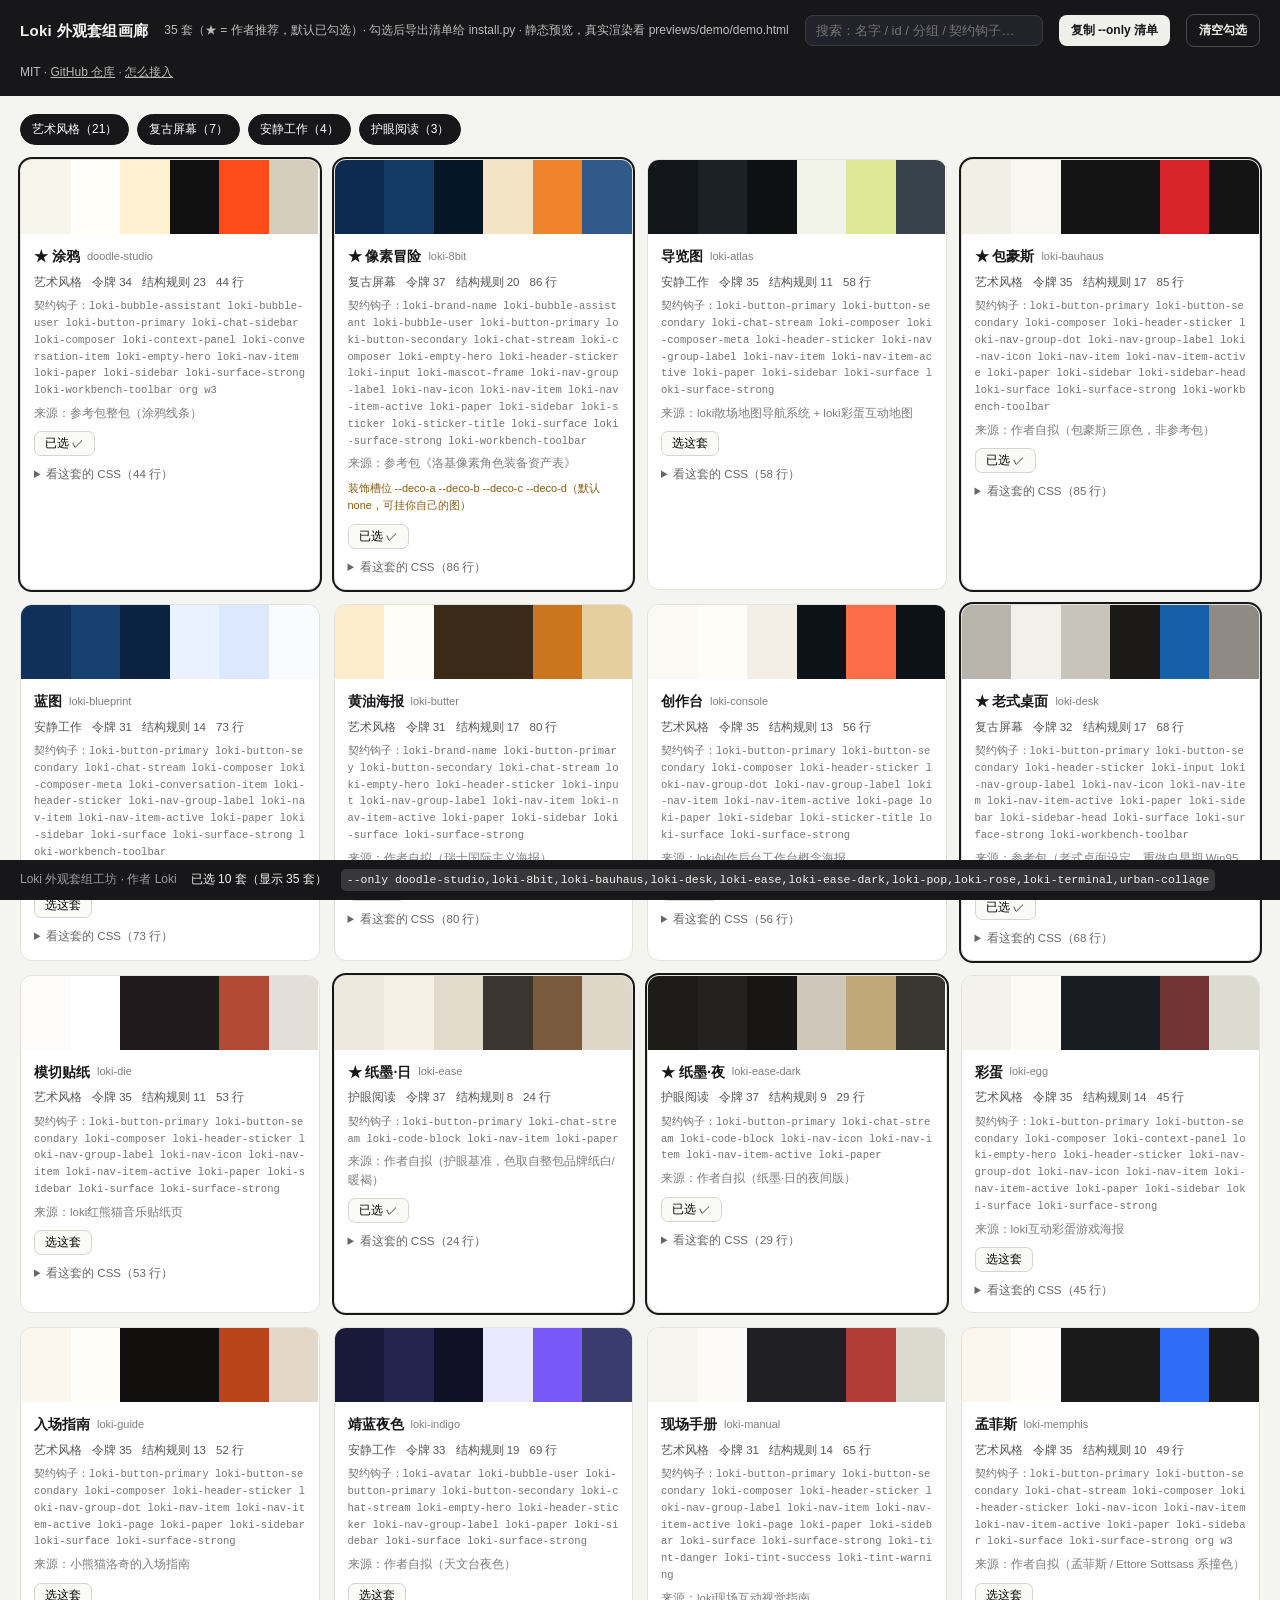
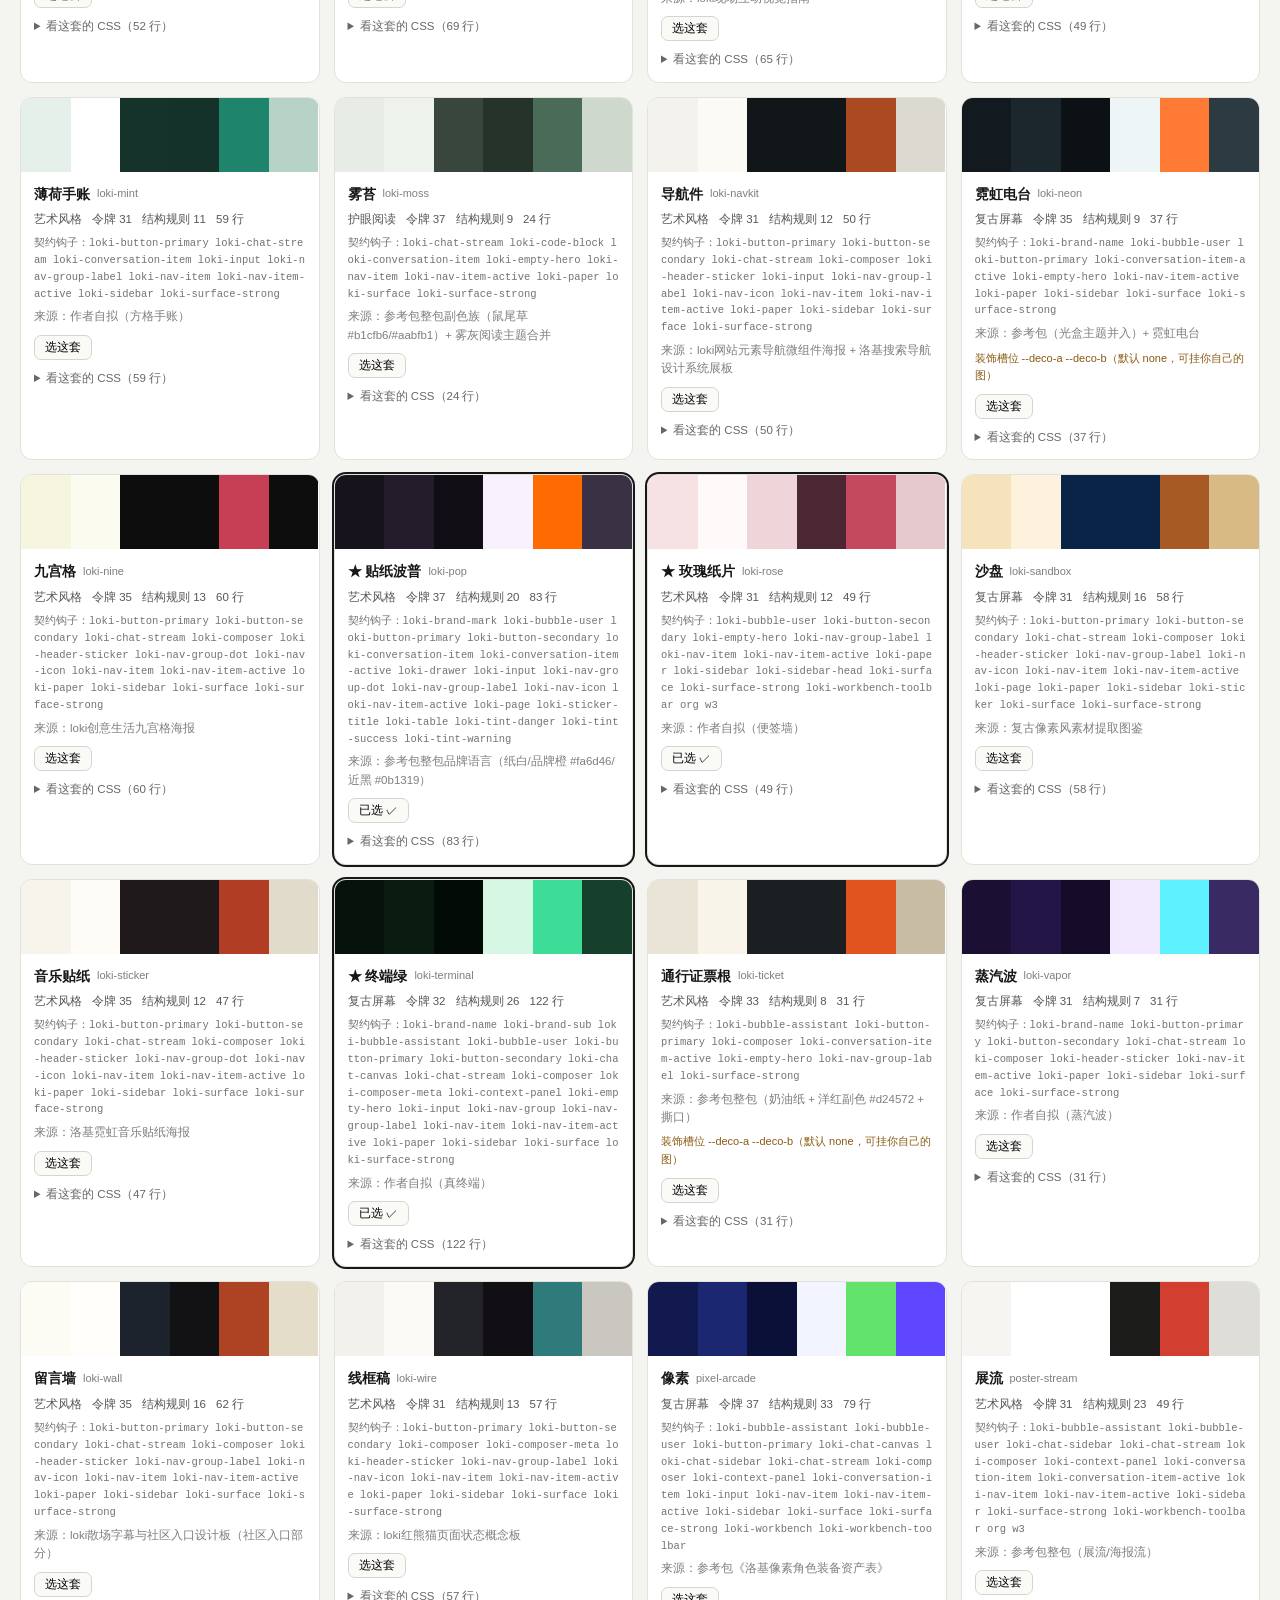
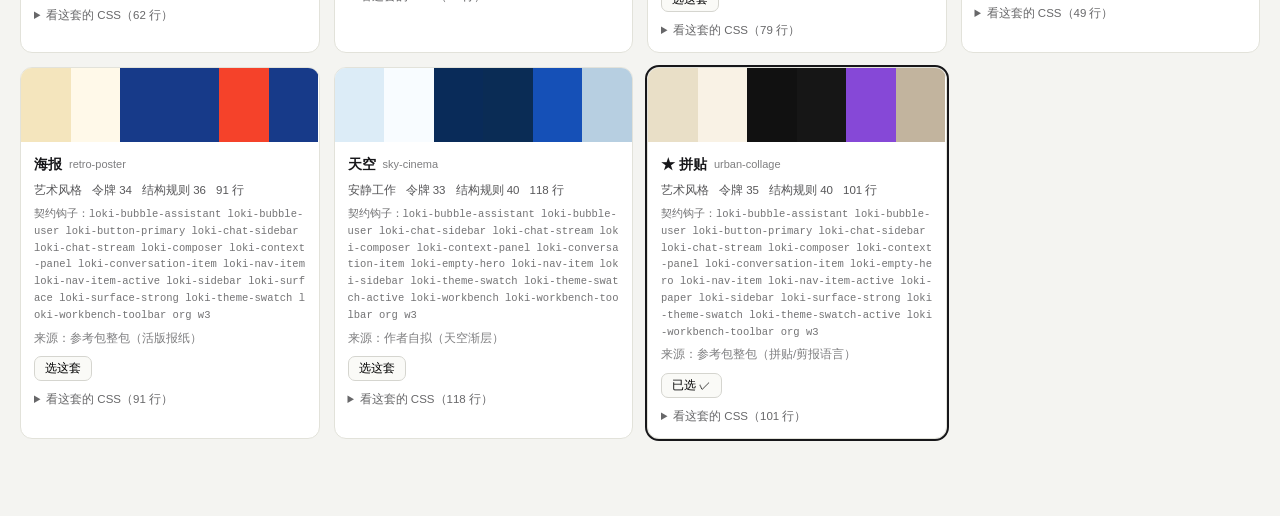
==== commit bc9bdd25: "docs: 「只给颜色 vs 带上结构件」对照图 + 修三处会随时间漂的地方 对照图 previews/cola/07–09：同一个主题、同一个界面，一次只搬颜色变量， 一次连结构件一起挂上。逐像素量" ====
--- a/docs/index.html
+++ b/docs/index.html
@@ -34,12 +34,12 @@
  code { background:rgba(255,255,255,.14); padding:2px 6px; border-radius:5px; font-size:11.5px; }
 </style></head><body>
 <header>
- <span class="meta">MIT · <a href="https://github.com/loki2046-mao/loki-theme-kit" style="color:#f0f0ea">GitHub 仓库</a> · <a href="https://github.com/loki2046-mao/loki-theme-kit#readme" style="color:#f0f0ea">怎么接入</a></span>
   <h1>Loki 外观套组画廊</h1>
   <span class="meta">35 套（★ = 作者推荐，默认已勾选）· 勾选后导出清单给 install.py · 静态预览，真实渲染看 previews/demo/demo.html</span>
   <input id="q" placeholder="搜索：名字 / id / 分组 / 契约钩子…">
   <button id="copy">复制 --only 清单</button>
   <button class="ghost" id="clear">清空勾选</button>
+  <span class="meta">MIT · <a href="https://github.com/loki2046-mao/loki-theme-kit" style="color:#f0f0ea">GitHub 仓库</a> · <a href="https://github.com/loki2046-mao/loki-theme-kit#readme" style="color:#f0f0ea">怎么接入</a></span>
 </header>
 <main>
   <div class="filters" id="filters"></div>
